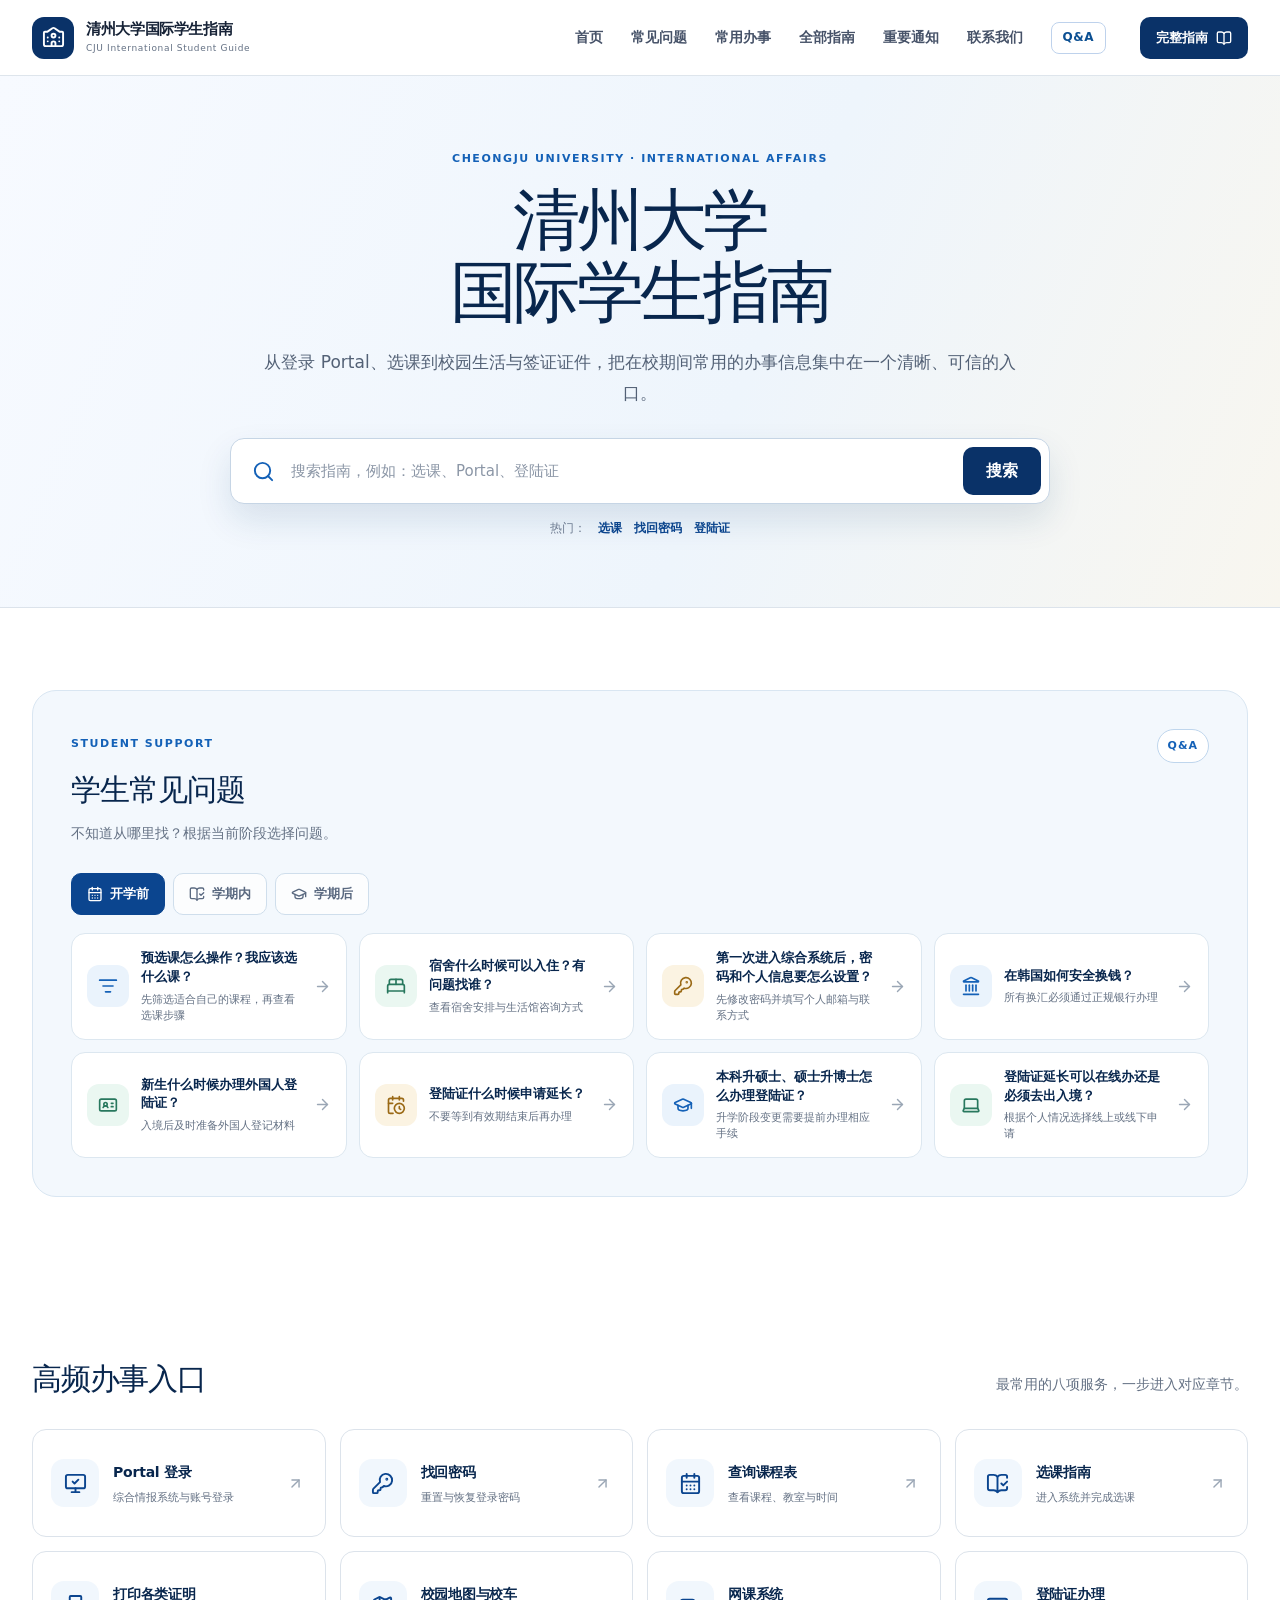
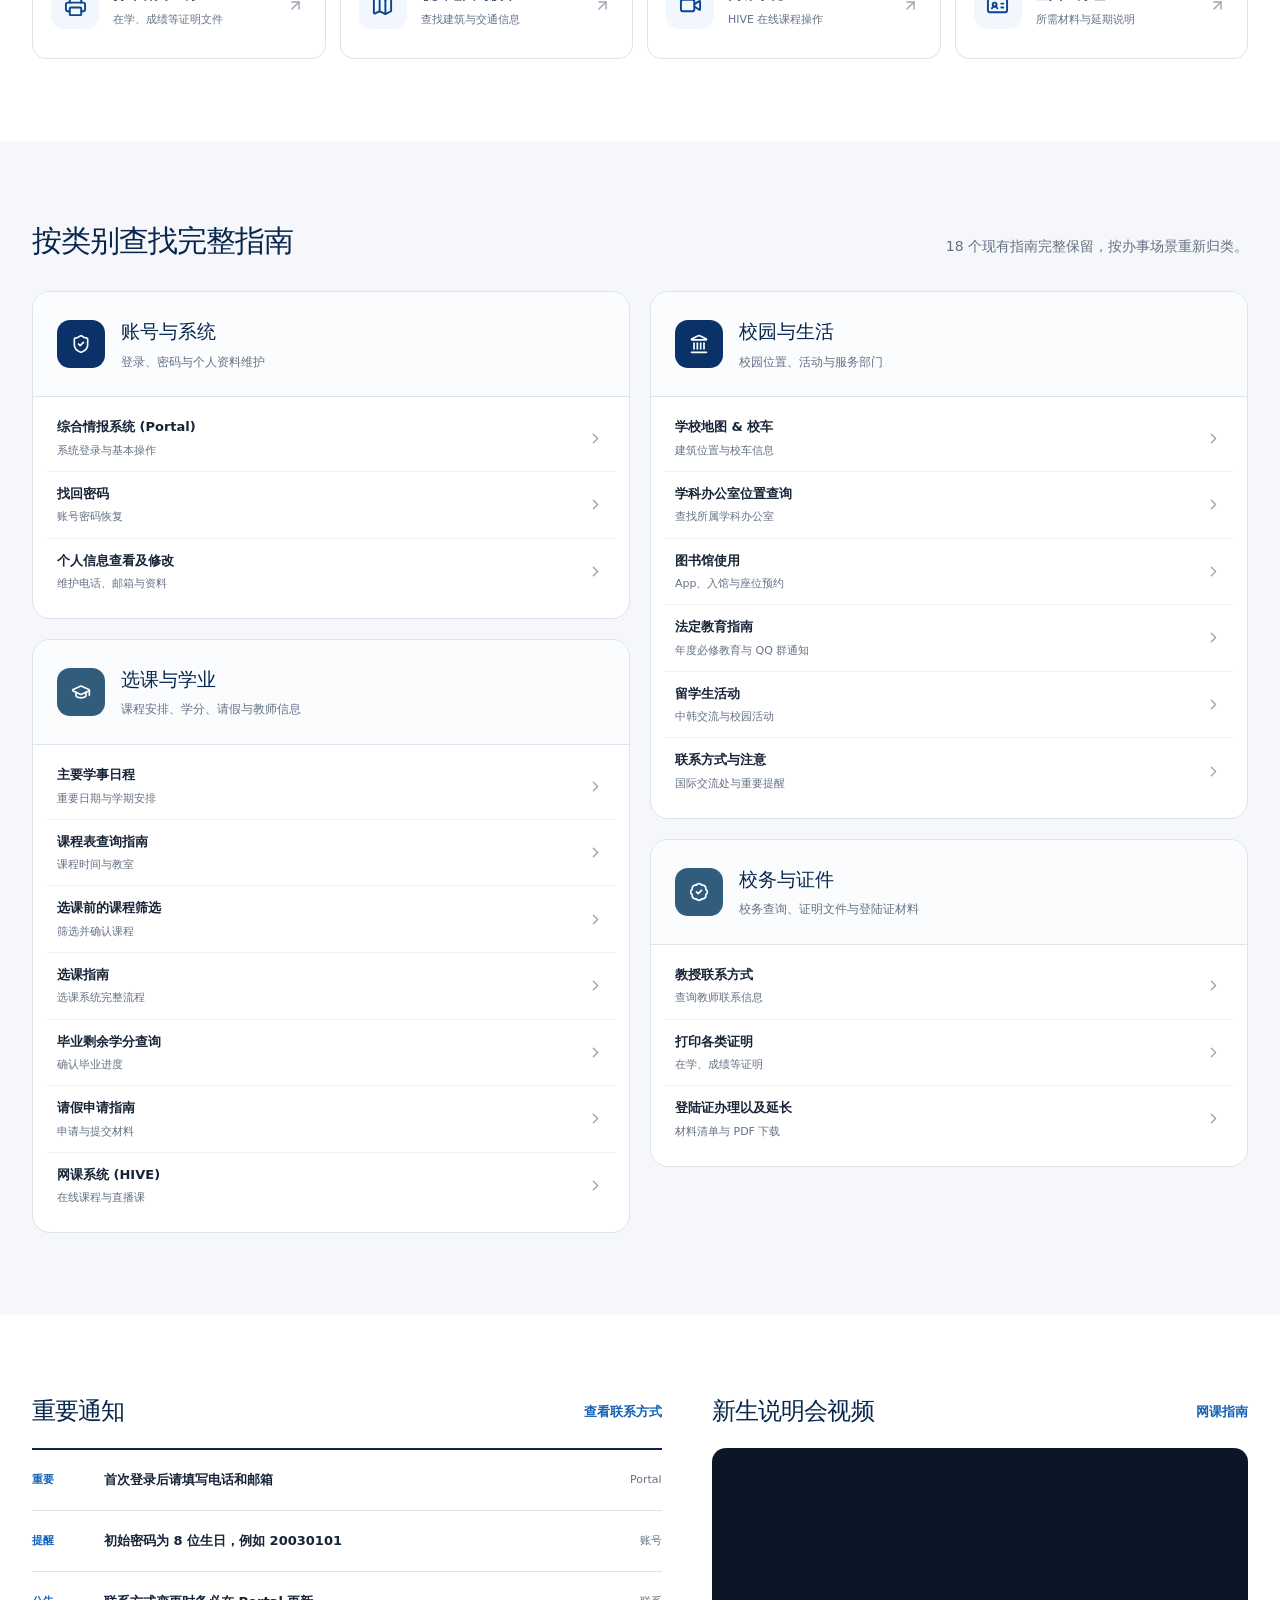
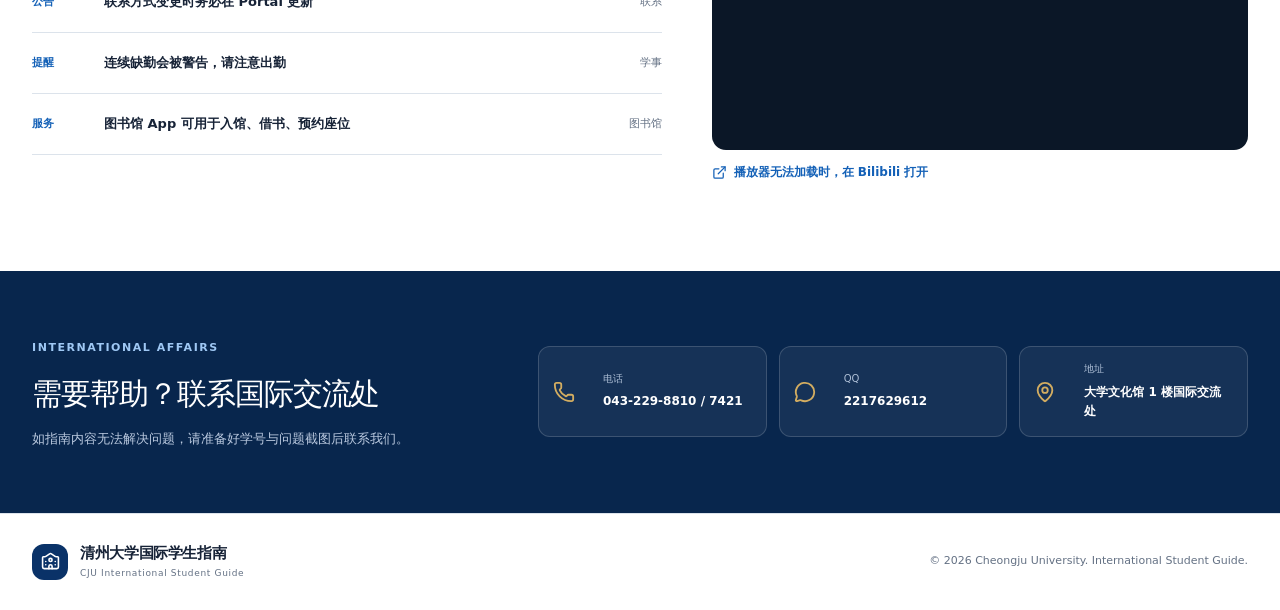
==== index.html @ e7b649b0 "Add Q&A shortcut to the navigation (#19) Co-authored-by: cheongju-university-intl <209574855+cheongj" ====
<!doctype html>
<html lang="zh-CN">
  <head>
    <meta charset="UTF-8" />
    <meta name="viewport" content="width=device-width, initial-scale=1.0" />
    <meta name="theme-color" content="#073b7a" />
    <title>清州大学国际学生指南</title>
    <meta
      name="description"
      content="清州大学国际学生常用系统、选课学业、校园生活及签证证件办事指南。"
    />
    <link href="assets/css/site.css?v=20260805-3" rel="stylesheet" />
    <link href="assets/css/portal-fixes.css?v=20260805-2" rel="stylesheet" />
  </head>
  <body class="portal-page">
    <header class="portal-header">
      <div class="portal-container portal-nav">
        <a
          class="portal-brand"
          href="index.html"
          aria-label="清州大学国际学生指南首页"
        >
          <span class="portal-brand-mark" aria-hidden="true">
            <svg><use href="assets/icons/lucide.svg#university"></use></svg>
          </span>
          <span
            ><strong>清州大学国际学生指南</strong
            ><small>CJU International Student Guide</small></span
          >
        </a>
        <nav class="portal-nav-links" aria-label="主导航">
          <a href="index.html" aria-current="page">首页</a>
          <a href="faq.html">常见问题</a>
          <a href="#popular">常用办事</a>
          <a href="#all-guides">全部指南</a>
          <a href="#notices">重要通知</a>
          <a href="guide.html#contact">联系我们</a>
          <a class="portal-nav-qa" href="faq.html">Q&amp;A</a>
        </nav>
        <a class="portal-nav-action" href="guide.html">
          完整指南
          <svg aria-hidden="true">
            <use href="assets/icons/lucide.svg#book-open"></use>
          </svg>
        </a>
        <button
          class="portal-menu-button"
          type="button"
          aria-label="打开导航菜单"
          aria-expanded="false"
          aria-controls="portal-mobile-nav"
        >
          <svg aria-hidden="true">
            <use href="assets/icons/lucide.svg#menu"></use>
          </svg>
        </button>
      </div>
      <nav
        id="portal-mobile-nav"
        class="portal-mobile-nav"
        aria-label="手机端主导航"
        hidden
      >
        <a href="index.html">首页</a><a href="faq.html">常见问题</a
        ><a href="#popular">高频办事</a><a href="#all-guides">全部指南</a
        ><a href="#notices">重要通知</a><a href="guide.html#contact">联系我们</a
        ><a href="faq.html">Q&amp;A</a><a href="guide.html">完整指南</a>
      </nav>
    </header>

    <main>
      <section class="portal-hero" aria-labelledby="home-title">
        <div class="portal-container portal-hero-layout">
          <div class="portal-hero-copy">
            <span class="portal-eyebrow"
              >CHEONGJU UNIVERSITY · INTERNATIONAL AFFAIRS</span
            >
            <h1 id="home-title">清州大学<br />国际学生指南</h1>
            <p>
              从登录
              Portal、选课到校园生活与签证证件，把在校期间常用的办事信息集中在一个清晰、可信的入口。
            </p>
            <form
              class="portal-search"
              action="guide.html"
              role="search"
              aria-controls="home-search-results"
            >
              <svg aria-hidden="true">
                <use href="assets/icons/lucide.svg#search"></use>
              </svg>
              <label class="sr-only" for="home-search">搜索指南</label>
              <input
                id="home-search"
                name="q"
                type="search"
                placeholder="搜索指南，例如：选课、Portal、登陆证"
                autocomplete="off"
              />
              <button type="submit">搜索</button>
              <section
                id="home-search-results"
                class="portal-search-results"
                aria-label="指南搜索结果"
                aria-live="polite"
              ></section>
            </form>
            <nav class="portal-search-suggestions" aria-label="热门搜索">
              <span>热门：</span>
              <a href="guide.html#sugang">选课</a>
              <a href="guide.html#password-recovery">找回密码</a>
              <a href="guide.html#arc">登陆证</a>
            </nav>
          </div>
        </div>
      </section>

      <section
        class="portal-section portal-faq-section"
        id="faq"
        aria-labelledby="faq-title"
      >
        <div class="portal-container portal-faq-shell">
          <div class="portal-faq-heading">
            <div>
              <span class="portal-eyebrow">STUDENT SUPPORT</span>
              <h2 id="faq-title">学生常见问题</h2>
              <p>不知道从哪里找？根据当前阶段选择问题。</p>
            </div>
            <span class="portal-faq-badge" aria-hidden="true">Q&amp;A</span>
          </div>
          <div class="portal-faq-tabs" role="tablist" aria-label="学生所处阶段">
            <button
              type="button"
              id="faq-tab-before"
              role="tab"
              aria-selected="true"
              aria-controls="faq-panel-before"
              data-faq-phase="before"
            >
              <svg aria-hidden="true">
                <use href="assets/icons/lucide.svg#calendar-days"></use></svg
              >开学前
            </button>
            <button
              type="button"
              id="faq-tab-during"
              role="tab"
              aria-selected="false"
              aria-controls="faq-panel-during"
              data-faq-phase="during"
              tabindex="-1"
            >
              <svg aria-hidden="true">
                <use href="assets/icons/lucide.svg#book-open-check"></use></svg
              >学期内
            </button>
            <button
              type="button"
              id="faq-tab-after"
              role="tab"
              aria-selected="false"
              aria-controls="faq-panel-after"
              data-faq-phase="after"
              tabindex="-1"
            >
              <svg aria-hidden="true">
                <use href="assets/icons/lucide.svg#graduation-cap"></use></svg
              >学期后
            </button>
          </div>
          <div
            id="faq-panel-before"
            class="portal-faq-panel"
            role="tabpanel"
            aria-labelledby="faq-tab-before"
            data-faq-panel="before"
          ></div>
          <div
            id="faq-panel-during"
            class="portal-faq-panel"
            role="tabpanel"
            aria-labelledby="faq-tab-during"
            data-faq-panel="during"
            hidden
          ></div>
          <div
            id="faq-panel-after"
            class="portal-faq-panel"
            role="tabpanel"
            aria-labelledby="faq-tab-after"
            data-faq-panel="after"
            hidden
          ></div>
          <noscript
            ><p class="portal-faq-fallback">
              请在 <a href="faq.html">学生常见问题页面</a> 查看全部问题与说明。
            </p></noscript
          >
        </div>
      </section>

      <section
        class="portal-section portal-popular"
        id="popular"
        aria-labelledby="popular-title"
      >
        <div class="portal-container">
          <div class="portal-section-heading">
            <div><h2 id="popular-title">高频办事入口</h2></div>
            <p>最常用的八项服务，一步进入对应章节。</p>
          </div>
          <div class="portal-task-grid">
            <a href="guide.html#portal">
              <span class="portal-task-icon"
                ><svg>
                  <use href="assets/icons/lucide.svg#monitor-check"></use></svg
              ></span>
              <span
                ><strong>Portal 登录</strong
                ><small>综合情报系统与账号登录</small></span
              >
              <svg class="portal-arrow">
                <use href="assets/icons/lucide.svg#arrow-up-right"></use>
              </svg>
            </a>
            <a href="guide.html#password-recovery">
              <span class="portal-task-icon"
                ><svg><use href="assets/icons/lucide.svg#key-round"></use></svg
              ></span>
              <span
                ><strong>找回密码</strong
                ><small>重置与恢复登录密码</small></span
              >
              <svg class="portal-arrow">
                <use href="assets/icons/lucide.svg#arrow-up-right"></use>
              </svg>
            </a>
            <a href="guide.html#course-schedule">
              <span class="portal-task-icon"
                ><svg>
                  <use href="assets/icons/lucide.svg#calendar-days"></use></svg
              ></span>
              <span
                ><strong>查询课程表</strong
                ><small>查看课程、教室与时间</small></span
              >
              <svg class="portal-arrow">
                <use href="assets/icons/lucide.svg#arrow-up-right"></use>
              </svg>
            </a>
            <a href="guide.html#sugang">
              <span class="portal-task-icon"
                ><svg>
                  <use
                    href="assets/icons/lucide.svg#book-open-check"
                  ></use></svg
              ></span>
              <span
                ><strong>选课指南</strong
                ><small>进入系统并完成选课</small></span
              >
              <svg class="portal-arrow">
                <use href="assets/icons/lucide.svg#arrow-up-right"></use>
              </svg>
            </a>
            <a href="guide.html#cert-print">
              <span class="portal-task-icon"
                ><svg><use href="assets/icons/lucide.svg#printer"></use></svg
              ></span>
              <span
                ><strong>打印各类证明</strong
                ><small>在学、成绩等证明文件</small></span
              >
              <svg class="portal-arrow">
                <use href="assets/icons/lucide.svg#arrow-up-right"></use>
              </svg>
            </a>
            <a href="guide.html#campus-map">
              <span class="portal-task-icon"
                ><svg><use href="assets/icons/lucide.svg#map"></use></svg
              ></span>
              <span
                ><strong>校园地图与校车</strong
                ><small>查找建筑与交通信息</small></span
              >
              <svg class="portal-arrow">
                <use href="assets/icons/lucide.svg#arrow-up-right"></use>
              </svg>
            </a>
            <a href="guide.html#online-class">
              <span class="portal-task-icon"
                ><svg><use href="assets/icons/lucide.svg#video"></use></svg
              ></span>
              <span
                ><strong>网课系统</strong><small>HIVE 在线课程操作</small></span
              >
              <svg class="portal-arrow">
                <use href="assets/icons/lucide.svg#arrow-up-right"></use>
              </svg>
            </a>
            <a href="guide.html#arc">
              <span class="portal-task-icon"
                ><svg><use href="assets/icons/lucide.svg#id-card"></use></svg
              ></span>
              <span
                ><strong>登陆证办理</strong
                ><small>所需材料与延期说明</small></span
              >
              <svg class="portal-arrow">
                <use href="assets/icons/lucide.svg#arrow-up-right"></use>
              </svg>
            </a>
          </div>
        </div>
      </section>

      <section
        class="portal-section portal-guide-section"
        id="all-guides"
        aria-labelledby="guides-title"
      >
        <div class="portal-container">
          <div class="portal-section-heading">
            <div><h2 id="guides-title">按类别查找完整指南</h2></div>
            <p>18 个现有指南完整保留，按办事场景重新归类。</p>
          </div>
          <div class="portal-category-grid">
            <div class="portal-category-column">
              <article class="portal-category-card">
                <header>
                  <span
                    ><svg>
                      <use
                        href="assets/icons/lucide.svg#shield-check"
                      ></use></svg
                  ></span>
                  <div>
                    <h3>账号与系统</h3>
                    <p>登录、密码与个人资料维护</p>
                  </div>
                </header>
                <nav aria-label="账号与系统指南">
                  <a href="guide.html#portal"
                    ><span
                      ><strong>综合情报系统 (Portal)</strong
                      ><small>系统登录与基本操作</small></span
                    ><svg>
                      <use
                        href="assets/icons/lucide.svg#chevron-right"
                      ></use></svg
                  ></a>
                  <a href="guide.html#password-recovery"
                    ><span
                      ><strong>找回密码</strong
                      ><small>账号密码恢复</small></span
                    ><svg>
                      <use
                        href="assets/icons/lucide.svg#chevron-right"
                      ></use></svg
                  ></a>
                  <a href="guide.html#personal-info"
                    ><span
                      ><strong>个人信息查看及修改</strong
                      ><small>维护电话、邮箱与资料</small></span
                    ><svg>
                      <use
                        href="assets/icons/lucide.svg#chevron-right"
                      ></use></svg
                  ></a>
                </nav>
              </article>
              <article class="portal-category-card">
                <header>
                  <span
                    ><svg>
                      <use
                        href="assets/icons/lucide.svg#graduation-cap"
                      ></use></svg
                  ></span>
                  <div>
                    <h3>选课与学业</h3>
                    <p>课程安排、学分、请假与教师信息</p>
                  </div>
                </header>
                <nav aria-label="选课与学业指南">
                  <a href="guide.html#schedule"
                    ><span
                      ><strong>主要学事日程</strong
                      ><small>重要日期与学期安排</small></span
                    ><svg>
                      <use
                        href="assets/icons/lucide.svg#chevron-right"
                      ></use></svg
                  ></a>
                  <a href="guide.html#course-schedule"
                    ><span
                      ><strong>课程表查询指南</strong
                      ><small>课程时间与教室</small></span
                    ><svg>
                      <use
                        href="assets/icons/lucide.svg#chevron-right"
                      ></use></svg
                  ></a>
                  <a href="guide.html#course-screening"
                    ><span
                      ><strong>选课前的课程筛选</strong
                      ><small>筛选并确认课程</small></span
                    ><svg>
                      <use
                        href="assets/icons/lucide.svg#chevron-right"
                      ></use></svg
                  ></a>
                  <a href="guide.html#sugang"
                    ><span
                      ><strong>选课指南</strong
                      ><small>选课系统完整流程</small></span
                    ><svg>
                      <use
                        href="assets/icons/lucide.svg#chevron-right"
                      ></use></svg
                  ></a>
                  <a href="guide.html#grad-credit"
                    ><span
                      ><strong>毕业剩余学分查询</strong
                      ><small>确认毕业进度</small></span
                    ><svg>
                      <use
                        href="assets/icons/lucide.svg#chevron-right"
                      ></use></svg
                  ></a>
                  <a href="guide.html#leave-request"
                    ><span
                      ><strong>请假申请指南</strong
                      ><small>申请与提交材料</small></span
                    ><svg>
                      <use
                        href="assets/icons/lucide.svg#chevron-right"
                      ></use></svg
                  ></a>
                  <a href="guide.html#online-class"
                    ><span
                      ><strong>网课系统 (HIVE)</strong
                      ><small>在线课程与直播课</small></span
                    ><svg>
                      <use
                        href="assets/icons/lucide.svg#chevron-right"
                      ></use></svg
                  ></a>
                </nav>
              </article>
            </div>
            <div class="portal-category-column">
              <article class="portal-category-card">
                <header>
                  <span
                    ><svg>
                      <use href="assets/icons/lucide.svg#landmark"></use></svg
                  ></span>
                  <div>
                    <h3>校园与生活</h3>
                    <p>校园位置、活动与服务部门</p>
                  </div>
                </header>
                <nav aria-label="校园与生活指南">
                  <a href="guide.html#campus-map"
                    ><span
                      ><strong>学校地图 &amp; 校车</strong
                      ><small>建筑位置与校车信息</small></span
                    ><svg>
                      <use
                        href="assets/icons/lucide.svg#chevron-right"
                      ></use></svg
                  ></a>
                  <a href="guide.html#department-office"
                    ><span
                      ><strong>学科办公室位置查询</strong
                      ><small>查找所属学科办公室</small></span
                    ><svg>
                      <use
                        href="assets/icons/lucide.svg#chevron-right"
                      ></use></svg
                  ></a>
                  <a href="guide.html#library"
                    ><span
                      ><strong>图书馆使用</strong
                      ><small>App、入馆与座位预约</small></span
                    ><svg>
                      <use
                        href="assets/icons/lucide.svg#chevron-right"
                      ></use></svg
                  ></a>
                  <a href="guide.html#legal-education"
                    ><span
                      ><strong>法定教育指南</strong
                      ><small>年度必修教育与 QQ 群通知</small></span
                    ><svg>
                      <use
                        href="assets/icons/lucide.svg#chevron-right"
                      ></use></svg
                  ></a>
                  <a href="guide.html#activity"
                    ><span
                      ><strong>留学生活动</strong
                      ><small>中韩交流与校园活动</small></span
                    ><svg>
                      <use
                        href="assets/icons/lucide.svg#chevron-right"
                      ></use></svg
                  ></a>
                  <a href="guide.html#contact"
                    ><span
                      ><strong>联系方式与注意</strong
                      ><small>国际交流处与重要提醒</small></span
                    ><svg>
                      <use
                        href="assets/icons/lucide.svg#chevron-right"
                      ></use></svg
                  ></a>
                </nav>
              </article>
              <article class="portal-category-card">
                <header>
                  <span
                    ><svg>
                      <use
                        href="assets/icons/lucide.svg#badge-check"
                      ></use></svg
                  ></span>
                  <div>
                    <h3>校务与证件</h3>
                    <p>校务查询、证明文件与登陆证材料</p>
                  </div>
                </header>
                <nav aria-label="校务与证件指南">
                  <a href="guide.html#professor"
                    ><span
                      ><strong>教授联系方式</strong
                      ><small>查询教师联系信息</small></span
                    ><svg>
                      <use
                        href="assets/icons/lucide.svg#chevron-right"
                      ></use></svg
                  ></a>
                  <a href="guide.html#cert-print"
                    ><span
                      ><strong>打印各类证明</strong
                      ><small>在学、成绩等证明</small></span
                    ><svg>
                      <use
                        href="assets/icons/lucide.svg#chevron-right"
                      ></use></svg
                  ></a>
                  <a href="guide.html#arc"
                    ><span
                      ><strong>登陆证办理以及延长</strong
                      ><small>材料清单与 PDF 下载</small></span
                    ><svg>
                      <use
                        href="assets/icons/lucide.svg#chevron-right"
                      ></use></svg
                  ></a>
                </nav>
              </article>
            </div>
          </div>
        </div>
      </section>

      <section
        class="portal-section portal-information"
        id="notices"
        aria-labelledby="notices-title"
      >
        <div class="portal-container portal-information-grid">
          <article class="portal-notices">
            <div class="portal-section-heading compact">
              <div><h2 id="notices-title">重要通知</h2></div>
              <a href="guide.html#contact">查看联系方式</a>
            </div>
            <div class="portal-notice-list">
              <a href="guide.html#portal"
                ><time>重要</time><strong>首次登录后请填写电话和邮箱</strong
                ><span>Portal</span></a
              >
              <a href="guide.html#portal"
                ><time>提醒</time
                ><strong>初始密码为 8 位生日，例如 20030101</strong
                ><span>账号</span></a
              >
              <a href="guide.html#contact"
                ><time>公告</time
                ><strong>联系方式变更时务必在 Portal 更新</strong
                ><span>联系</span></a
              >
              <a href="guide.html#contact"
                ><time>提醒</time><strong>连续缺勤会被警告，请注意出勤</strong
                ><span>学事</span></a
              >
              <a href="guide.html#library"
                ><time>服务</time
                ><strong>图书馆 App 可用于入馆、借书、预约座位</strong
                ><span>图书馆</span></a
              >
            </div>
          </article>
          <article class="portal-video" id="orientation-video">
            <div class="portal-section-heading compact">
              <div><h2>新生说明会视频</h2></div>
              <a href="guide.html#online-class">网课指南</a>
            </div>
            <div class="portal-video-frame">
              <iframe
                src="https://player.bilibili.com/player.html?bvid=BV1eVcwzLEtt&page=1&high_quality=1&danmaku=0&as_wide=1"
                title="清州大学新生说明会视频"
                allowfullscreen
              ></iframe>
            </div>
            <a
              class="portal-video-link"
              href="https://www.bilibili.com/video/BV1eVcwzLEtt/"
              target="_blank"
              rel="noopener noreferrer"
              ><svg>
                <use href="assets/icons/lucide.svg#external-link"></use></svg
              >播放器无法加载时，在 Bilibili 打开</a
            >
          </article>
        </div>
      </section>

      <section class="portal-contact" aria-labelledby="contact-title">
        <div class="portal-container portal-contact-layout">
          <div>
            <span class="portal-eyebrow">INTERNATIONAL AFFAIRS</span>
            <h2 id="contact-title">需要帮助？联系国际交流处</h2>
            <p>如指南内容无法解决问题，请准备好学号与问题截图后联系我们。</p>
          </div>
          <div class="portal-contact-items">
            <a href="tel:+82432298810"
              ><svg><use href="assets/icons/lucide.svg#phone"></use></svg
              ><span
                ><small>电话</small
                ><strong
                  >043&#8209;229&#8209;8810&nbsp;/&nbsp;7421</strong
                ></span
              ></a
            >
            <div>
              <svg>
                <use href="assets/icons/lucide.svg#message-circle"></use></svg
              ><span><small>QQ</small><strong>2217629612</strong></span>
            </div>
            <a href="guide.html#contact"
              ><svg><use href="assets/icons/lucide.svg#map-pin"></use></svg
              ><span
                ><small>地址</small
                ><strong>大学文化馆 1 楼国际交流处</strong></span
              ></a
            >
          </div>
        </div>
      </section>
    </main>

    <footer class="portal-footer">
      <div class="portal-container">
        <a class="portal-brand footer-brand" href="index.html"
          ><span class="portal-brand-mark"
            ><svg>
              <use href="assets/icons/lucide.svg#university"></use></svg></span
          ><span
            ><strong>清州大学国际学生指南</strong
            ><small>CJU International Student Guide</small></span
          ></a
        >
        <p>
          © <span id="current-year">2026</span> Cheongju University.
          International Student Guide.
        </p>
      </div>
    </footer>
    <script src="assets/js/faq-data.js?v=20260805-1" defer></script>
    <script src="assets/js/home.js?v=20260805-1" defer></script>
  </body>
</html>
---- assets/css/site.css ----
*,:after,:before{--tw-border-spacing-x:0;--tw-border-spacing-y:0;--tw-translate-x:0;--tw-translate-y:0;--tw-rotate:0;--tw-skew-x:0;--tw-skew-y:0;--tw-scale-x:1;--tw-scale-y:1;--tw-pan-x: ;--tw-pan-y: ;--tw-pinch-zoom: ;--tw-scroll-snap-strictness:proximity;--tw-gradient-from-position: ;--tw-gradient-via-position: ;--tw-gradient-to-position: ;--tw-ordinal: ;--tw-slashed-zero: ;--tw-numeric-figure: ;--tw-numeric-spacing: ;--tw-numeric-fraction: ;--tw-ring-inset: ;--tw-ring-offset-width:0px;--tw-ring-offset-color:#fff;--tw-ring-color:rgba(59,130,246,.5);--tw-ring-offset-shadow:0 0 #0000;--tw-ring-shadow:0 0 #0000;--tw-shadow:0 0 #0000;--tw-shadow-colored:0 0 #0000;--tw-blur: ;--tw-brightness: ;--tw-contrast: ;--tw-grayscale: ;--tw-hue-rotate: ;--tw-invert: ;--tw-saturate: ;--tw-sepia: ;--tw-drop-shadow: ;--tw-backdrop-blur: ;--tw-backdrop-brightness: ;--tw-backdrop-contrast: ;--tw-backdrop-grayscale: ;--tw-backdrop-hue-rotate: ;--tw-backdrop-invert: ;--tw-backdrop-opacity: ;--tw-backdrop-saturate: ;--tw-backdrop-sepia: ;--tw-contain-size: ;--tw-contain-layout: ;--tw-contain-paint: ;--tw-contain-style: }::backdrop{--tw-border-spacing-x:0;--tw-border-spacing-y:0;--tw-translate-x:0;--tw-translate-y:0;--tw-rotate:0;--tw-skew-x:0;--tw-skew-y:0;--tw-scale-x:1;--tw-scale-y:1;--tw-pan-x: ;--tw-pan-y: ;--tw-pinch-zoom: ;--tw-scroll-snap-strictness:proximity;--tw-gradient-from-position: ;--tw-gradient-via-position: ;--tw-gradient-to-position: ;--tw-ordinal: ;--tw-slashed-zero: ;--tw-numeric-figure: ;--tw-numeric-spacing: ;--tw-numeric-fraction: ;--tw-ring-inset: ;--tw-ring-offset-width:0px;--tw-ring-offset-color:#fff;--tw-ring-color:rgba(59,130,246,.5);--tw-ring-offset-shadow:0 0 #0000;--tw-ring-shadow:0 0 #0000;--tw-shadow:0 0 #0000;--tw-shadow-colored:0 0 #0000;--tw-blur: ;--tw-brightness: ;--tw-contrast: ;--tw-grayscale: ;--tw-hue-rotate: ;--tw-invert: ;--tw-saturate: ;--tw-sepia: ;--tw-drop-shadow: ;--tw-backdrop-blur: ;--tw-backdrop-brightness: ;--tw-backdrop-contrast: ;--tw-backdrop-grayscale: ;--tw-backdrop-hue-rotate: ;--tw-backdrop-invert: ;--tw-backdrop-opacity: ;--tw-backdrop-saturate: ;--tw-backdrop-sepia: ;--tw-contain-size: ;--tw-contain-layout: ;--tw-contain-paint: ;--tw-contain-style: }/*! tailwindcss v3.4.17 | MIT License | https://tailwindcss.com*/*,:after,:before{box-sizing:border-box;border:0 solid #e5e7eb}:after,:before{--tw-content:""}:host,html{line-height:1.5;-webkit-text-size-adjust:100%;-moz-tab-size:4;-o-tab-size:4;tab-size:4;font-family:ui-sans-serif,system-ui,sans-serif,Apple Color Emoji,Segoe UI Emoji,Segoe UI Symbol,Noto Color Emoji;font-feature-settings:normal;font-variation-settings:normal;-webkit-tap-highlight-color:transparent}body{line-height:inherit}hr{height:0;color:inherit;border-top-width:1px}abbr:where([title]){-webkit-text-decoration:underline dotted;text-decoration:underline dotted}h1,h2,h3,h4,h5,h6{font-size:inherit;font-weight:inherit}a{text-decoration:inherit}b,strong{font-weight:bolder}code,kbd,pre,samp{font-family:ui-monospace,SFMono-Regular,Menlo,Monaco,Consolas,Liberation Mono,Courier New,monospace;font-feature-settings:normal;font-variation-settings:normal;font-size:1em}small{font-size:80%}sub,sup{font-size:75%;line-height:0;position:relative;vertical-align:baseline}sub{bottom:-.25em}sup{top:-.5em}table{text-indent:0;border-color:inherit;border-collapse:collapse}button,input,optgroup,select,textarea{font-family:inherit;font-feature-settings:inherit;font-variation-settings:inherit;font-size:100%;font-weight:inherit;line-height:inherit;letter-spacing:inherit;color:inherit;margin:0;padding:0}button,select{text-transform:none}button,input:where([type=button]),input:where([type=reset]),input:where([type=submit]){-webkit-appearance:button;background-color:transparent;background-image:none}:-moz-focusring{outline:auto}:-moz-ui-invalid{box-shadow:none}progress{vertical-align:baseline}::-webkit-inner-spin-button,::-webkit-outer-spin-button{height:auto}[type=search]{-webkit-appearance:textfield;outline-offset:-2px}::-webkit-search-decoration{-webkit-appearance:none}::-webkit-file-upload-button{-webkit-appearance:button;font:inherit}summary{display:list-item}blockquote,dd,dl,figure,h1,h2,h3,h4,h5,h6,hr,p,pre{margin:0}fieldset{margin:0}fieldset,legend{padding:0}menu,ol,ul{list-style:none;margin:0;padding:0}dialog{padding:0}textarea{resize:vertical}input::-moz-placeholder,textarea::-moz-placeholder{opacity:1;color:#9ca3af}input::placeholder,textarea::placeholder{opacity:1;color:#9ca3af}[role=button],button{cursor:pointer}:disabled{cursor:default}audio,canvas,embed,iframe,img,object,svg,video{display:block;vertical-align:middle}img,video{max-width:100%;height:auto}[hidden]:where(:not([hidden=until-found])){display:none}:root{--brand-950:#071a33;--brand-900:#0a274b;--brand-800:#0d3a6c;--brand-700:#0f4f8a;--accent-600:#087ea4;--accent-500:#0b9bc2;--gold-500:#c89b3c;--gold-200:#ead9aa;--surface-page:#f3f6f9;--surface-card:#fff;--surface-soft:#edf3f8;--text-strong:#10243e;--text-body:#334b63;--text-muted:#66798d;--border:#d8e2eb;--success:#13795b;--warning:#9a6700;--danger:#b42318;--notice:#0f6c8d;--radius-sm:8px;--radius-md:14px;--radius-lg:22px;--shadow-sm:0 1px 2px rgba(7,26,51,.05),0 6px 18px rgba(7,26,51,.05);--shadow-md:0 14px 40px rgba(7,26,51,.11);--page-max:1540px;--content-max:900px;--nav-height:72px;--ease:180ms ease}*{box-sizing:border-box}html{scroll-behavior:smooth;scroll-padding-top:calc(var(--nav-height) + 18px)}html.guide-scroll-controlled{scroll-behavior:auto}body{margin:0;color:var(--text-body);background:var(--surface-page);font-family:Inter,Pretendard,Noto Sans SC,Microsoft YaHei,system-ui,-apple-system,sans-serif;line-height:1.65;text-rendering:optimizeLegibility}a{color:inherit;text-decoration:none}button,input{font:inherit}button{cursor:pointer}iframe,img,video{max-width:100%}:focus-visible{outline:3px solid rgba(11,155,194,.45);outline-offset:3px}[hidden]{display:none}.sr-only{position:absolute;width:1px;height:1px;padding:0;margin:-1px;overflow:hidden;clip:rect(0,0,0,0);white-space:nowrap;border-width:0}.fixed{position:fixed}.sticky{position:sticky}.inset-0{inset:0}.bottom-8{bottom:2rem}.right-0{right:0}.right-8{right:2rem}.top-0{top:0}.z-10{z-index:10}.z-30{z-index:30}.z-40{z-index:40}.z-50{z-index:50}.mx-auto{margin-left:auto;margin-right:auto}.my-3{margin-top:.75rem;margin-bottom:.75rem}.my-6{margin-top:1.5rem;margin-bottom:1.5rem}.mb-1{margin-bottom:.25rem}.mb-10{margin-bottom:2.5rem}.mb-16{margin-bottom:4rem}.mb-2{margin-bottom:.5rem}.mb-20{margin-bottom:5rem}.mb-3{margin-bottom:.75rem}.mb-4{margin-bottom:1rem}.mb-6{margin-bottom:1.5rem}.mb-8{margin-bottom:2rem}.ml-2{margin-left:.5rem}.ml-3{margin-left:.75rem}.ml-6{margin-left:1.5rem}.mr-1{margin-right:.25rem}.mr-2{margin-right:.5rem}.mr-3{margin-right:.75rem}.mr-4{margin-right:1rem}.mt-1{margin-top:.25rem}.mt-10{margin-top:2.5rem}.mt-12{margin-top:3rem}.mt-2{margin-top:.5rem}.mt-3{margin-top:.75rem}.mt-4{margin-top:1rem}.mt-6{margin-top:1.5rem}.mt-8{margin-top:2rem}.mt-auto{margin-top:auto}.block{display:block}.inline-block{display:inline-block}.flex{display:flex}.inline-flex{display:inline-flex}.table{display:table}.grid{display:grid}.hidden{display:none}.aspect-video{aspect-ratio:16/9}.h-10{height:2.5rem}.h-2{height:.5rem}.h-6{height:1.5rem}.h-full{height:100%}.min-h-screen{min-height:100vh}.w-1\/2{width:50%}.w-10{width:2.5rem}.w-2{width:.5rem}.w-5{width:1.25rem}.w-6{width:1.5rem}.w-64{width:16rem}.w-72{width:18rem}.w-full{width:100%}.min-w-0{min-width:0}.min-w-full{min-width:100%}.max-w-2xl{max-width:42rem}.max-w-6xl{max-width:72rem}.max-w-md{max-width:28rem}.max-w-xl{max-width:36rem}.flex-1{flex:1 1 0%}.flex-shrink-0{flex-shrink:0}.flex-grow{flex-grow:1}.translate-x-full{--tw-translate-x:100%}.transform,.translate-x-full{transform:translate(var(--tw-translate-x),var(--tw-translate-y)) rotate(var(--tw-rotate)) skewX(var(--tw-skew-x)) skewY(var(--tw-skew-y)) scaleX(var(--tw-scale-x)) scaleY(var(--tw-scale-y))}.cursor-zoom-in{cursor:zoom-in}.scroll-mt-24{scroll-margin-top:6rem}.list-inside{list-style-position:inside}.list-decimal{list-style-type:decimal}.list-disc{list-style-type:disc}.grid-cols-1{grid-template-columns:repeat(1,minmax(0,1fr))}.grid-cols-2{grid-template-columns:repeat(2,minmax(0,1fr))}.flex-col{flex-direction:column}.items-start{align-items:flex-start}.items-center{align-items:center}.justify-center{justify-content:center}.justify-between{justify-content:space-between}.gap-10{gap:2.5rem}.gap-2{gap:.5rem}.gap-3{gap:.75rem}.gap-4{gap:1rem}.gap-6{gap:1.5rem}.gap-8{gap:2rem}.space-y-1>:not([hidden])~:not([hidden]){--tw-space-y-reverse:0;margin-top:calc(.25rem*(1 - var(--tw-space-y-reverse)));margin-bottom:calc(.25rem*var(--tw-space-y-reverse))}.space-y-10>:not([hidden])~:not([hidden]){--tw-space-y-reverse:0;margin-top:calc(2.5rem*(1 - var(--tw-space-y-reverse)));margin-bottom:calc(2.5rem*var(--tw-space-y-reverse))}.space-y-12>:not([hidden])~:not([hidden]){--tw-space-y-reverse:0;margin-top:calc(3rem*(1 - var(--tw-space-y-reverse)));margin-bottom:calc(3rem*var(--tw-space-y-reverse))}.space-y-2>:not([hidden])~:not([hidden]){--tw-space-y-reverse:0;margin-top:calc(.5rem*(1 - var(--tw-space-y-reverse)));margin-bottom:calc(.5rem*var(--tw-space-y-reverse))}.space-y-3>:not([hidden])~:not([hidden]){--tw-space-y-reverse:0;margin-top:calc(.75rem*(1 - var(--tw-space-y-reverse)));margin-bottom:calc(.75rem*var(--tw-space-y-reverse))}.space-y-4>:not([hidden])~:not([hidden]){--tw-space-y-reverse:0;margin-top:calc(1rem*(1 - var(--tw-space-y-reverse)));margin-bottom:calc(1rem*var(--tw-space-y-reverse))}.divide-y>:not([hidden])~:not([hidden]){--tw-divide-y-reverse:0;border-top-width:calc(1px*(1 - var(--tw-divide-y-reverse)));border-bottom-width:calc(1px*var(--tw-divide-y-reverse))}.divide-gray-100>:not([hidden])~:not([hidden]){--tw-divide-opacity:1;border-color:rgb(243 244 246/var(--tw-divide-opacity,1))}.overflow-hidden{overflow:hidden}.overflow-x-auto{overflow-x:auto}.overflow-y-auto{overflow-y:auto}.rounded{border-radius:.25rem}.rounded-full{border-radius:9999px}.rounded-lg{border-radius:.5rem}.rounded-md{border-radius:.375rem}.rounded-xl{border-radius:.75rem}.rounded-b-lg{border-bottom-left-radius:.5rem}.rounded-b-lg,.rounded-r-lg{border-bottom-right-radius:.5rem}.rounded-r-lg{border-top-right-radius:.5rem}.border{border-width:1px}.border-2{border-width:2px}.border-b{border-bottom-width:1px}.border-l-4{border-left-width:4px}.border-t{border-top-width:1px}.border-t-2{border-top-width:2px}.border-t-4{border-top-width:4px}.border-dashed{border-style:dashed}.border-blue-100{--tw-border-opacity:1;border-color:rgb(219 234 254/var(--tw-border-opacity,1))}.border-blue-200{--tw-border-opacity:1;border-color:rgb(191 219 254/var(--tw-border-opacity,1))}.border-blue-400{--tw-border-opacity:1;border-color:rgb(96 165 250/var(--tw-border-opacity,1))}.border-blue-500{--tw-border-opacity:1;border-color:rgb(59 130 246/var(--tw-border-opacity,1))}.border-blue-800{--tw-border-opacity:1;border-color:rgb(30 64 175/var(--tw-border-opacity,1))}.border-gray-100{--tw-border-opacity:1;border-color:rgb(243 244 246/var(--tw-border-opacity,1))}.border-gray-200{--tw-border-opacity:1;border-color:rgb(229 231 235/var(--tw-border-opacity,1))}.border-gray-300{--tw-border-opacity:1;border-color:rgb(209 213 219/var(--tw-border-opacity,1))}.border-green-100{--tw-border-opacity:1;border-color:rgb(220 252 231/var(--tw-border-opacity,1))}.border-green-200{--tw-border-opacity:1;border-color:rgb(187 247 208/var(--tw-border-opacity,1))}.border-green-500{--tw-border-opacity:1;border-color:rgb(34 197 94/var(--tw-border-opacity,1))}.border-indigo-400{--tw-border-opacity:1;border-color:rgb(129 140 248/var(--tw-border-opacity,1))}.border-red-100{--tw-border-opacity:1;border-color:rgb(254 226 226/var(--tw-border-opacity,1))}.border-red-200{--tw-border-opacity:1;border-color:rgb(254 202 202/var(--tw-border-opacity,1))}.border-red-300{--tw-border-opacity:1;border-color:rgb(252 165 165/var(--tw-border-opacity,1))}.border-red-500{--tw-border-opacity:1;border-color:rgb(239 68 68/var(--tw-border-opacity,1))}.border-transparent{border-color:transparent}.border-yellow-100{--tw-border-opacity:1;border-color:rgb(254 249 195/var(--tw-border-opacity,1))}.border-yellow-200{--tw-border-opacity:1;border-color:rgb(254 240 138/var(--tw-border-opacity,1))}.border-yellow-400{--tw-border-opacity:1;border-color:rgb(250 204 21/var(--tw-border-opacity,1))}.bg-black{--tw-bg-opacity:1;background-color:rgb(0 0 0/var(--tw-bg-opacity,1))}.bg-blue-100{--tw-bg-opacity:1;background-color:rgb(219 234 254/var(--tw-bg-opacity,1))}.bg-blue-50{--tw-bg-opacity:1;background-color:rgb(239 246 255/var(--tw-bg-opacity,1))}.bg-blue-600{--tw-bg-opacity:1;background-color:rgb(37 99 235/var(--tw-bg-opacity,1))}.bg-blue-900{--tw-bg-opacity:1;background-color:rgb(30 58 138/var(--tw-bg-opacity,1))}.bg-blue-950{--tw-bg-opacity:1;background-color:rgb(23 37 84/var(--tw-bg-opacity,1))}.bg-gray-100{--tw-bg-opacity:1;background-color:rgb(243 244 246/var(--tw-bg-opacity,1))}.bg-gray-50{--tw-bg-opacity:1;background-color:rgb(249 250 251/var(--tw-bg-opacity,1))}.bg-green-100{--tw-bg-opacity:1;background-color:rgb(220 252 231/var(--tw-bg-opacity,1))}.bg-green-50{--tw-bg-opacity:1;background-color:rgb(240 253 244/var(--tw-bg-opacity,1))}.bg-green-600{--tw-bg-opacity:1;background-color:rgb(22 163 74/var(--tw-bg-opacity,1))}.bg-indigo-50{--tw-bg-opacity:1;background-color:rgb(238 242 255/var(--tw-bg-opacity,1))}.bg-red-100{--tw-bg-opacity:1;background-color:rgb(254 226 226/var(--tw-bg-opacity,1))}.bg-red-50{--tw-bg-opacity:1;background-color:rgb(254 242 242/var(--tw-bg-opacity,1))}.bg-red-500{--tw-bg-opacity:1;background-color:rgb(239 68 68/var(--tw-bg-opacity,1))}.bg-red-600{--tw-bg-opacity:1;background-color:rgb(220 38 38/var(--tw-bg-opacity,1))}.bg-white{--tw-bg-opacity:1;background-color:rgb(255 255 255/var(--tw-bg-opacity,1))}.bg-yellow-200{--tw-bg-opacity:1;background-color:rgb(254 240 138/var(--tw-bg-opacity,1))}.bg-yellow-50{--tw-bg-opacity:1;background-color:rgb(254 252 232/var(--tw-bg-opacity,1))}.bg-opacity-20{--tw-bg-opacity:0.2}.bg-opacity-50{--tw-bg-opacity:0.5}.object-contain{-o-object-fit:contain;object-fit:contain}.object-top{-o-object-position:top;object-position:top}.p-1{padding:.25rem}.p-2{padding:.5rem}.p-3{padding:.75rem}.p-4{padding:1rem}.p-5{padding:1.25rem}.p-6{padding:1.5rem}.px-1{padding-left:.25rem;padding-right:.25rem}.px-2{padding-left:.5rem;padding-right:.5rem}.px-2\.5{padding-left:.625rem;padding-right:.625rem}.px-3{padding-left:.75rem;padding-right:.75rem}.px-4{padding-left:1rem;padding-right:1rem}.px-6{padding-left:1.5rem;padding-right:1.5rem}.px-8{padding-left:2rem;padding-right:2rem}.py-0\.5{padding-top:.125rem;padding-bottom:.125rem}.py-1{padding-top:.25rem;padding-bottom:.25rem}.py-2{padding-top:.5rem;padding-bottom:.5rem}.py-3{padding-top:.75rem;padding-bottom:.75rem}.py-4{padding-top:1rem;padding-bottom:1rem}.py-8{padding-top:2rem;padding-bottom:2rem}.pb-2{padding-bottom:.5rem}.pb-20{padding-bottom:5rem}.pb-4{padding-bottom:1rem}.pb-8{padding-bottom:2rem}.pl-3{padding-left:.75rem}.pt-16{padding-top:4rem}.pt-2{padding-top:.5rem}.pt-3{padding-top:.75rem}.text-left{text-align:left}.text-center{text-align:center}.text-2xl{font-size:1.5rem;line-height:2rem}.text-3xl{font-size:1.875rem;line-height:2.25rem}.text-base{font-size:1rem;line-height:1.5rem}.text-lg{font-size:1.125rem;line-height:1.75rem}.text-sm{font-size:.875rem;line-height:1.25rem}.text-xl{font-size:1.25rem;line-height:1.75rem}.text-xs{font-size:.75rem;line-height:1rem}.font-bold{font-weight:700}.font-extrabold{font-weight:800}.font-medium{font-weight:500}.font-semibold{font-weight:600}.leading-relaxed{line-height:1.625}.leading-tight{line-height:1.25}.tracking-wide{letter-spacing:.025em}.text-blue-500{--tw-text-opacity:1;color:rgb(59 130 246/var(--tw-text-opacity,1))}.text-blue-600{--tw-text-opacity:1;color:rgb(37 99 235/var(--tw-text-opacity,1))}.text-blue-700{--tw-text-opacity:1;color:rgb(29 78 216/var(--tw-text-opacity,1))}.text-blue-800{--tw-text-opacity:1;color:rgb(30 64 175/var(--tw-text-opacity,1))}.text-blue-900{--tw-text-opacity:1;color:rgb(30 58 138/var(--tw-text-opacity,1))}.text-gray-100{--tw-text-opacity:1;color:rgb(243 244 246/var(--tw-text-opacity,1))}.text-gray-400{--tw-text-opacity:1;color:rgb(156 163 175/var(--tw-text-opacity,1))}.text-gray-500{--tw-text-opacity:1;color:rgb(107 114 128/var(--tw-text-opacity,1))}.text-gray-600{--tw-text-opacity:1;color:rgb(75 85 99/var(--tw-text-opacity,1))}.text-gray-700{--tw-text-opacity:1;color:rgb(55 65 81/var(--tw-text-opacity,1))}.text-gray-800{--tw-text-opacity:1;color:rgb(31 41 55/var(--tw-text-opacity,1))}.text-gray-900{--tw-text-opacity:1;color:rgb(17 24 39/var(--tw-text-opacity,1))}.text-green-600{--tw-text-opacity:1;color:rgb(22 163 74/var(--tw-text-opacity,1))}.text-green-700{--tw-text-opacity:1;color:rgb(21 128 61/var(--tw-text-opacity,1))}.text-green-800{--tw-text-opacity:1;color:rgb(22 101 52/var(--tw-text-opacity,1))}.text-green-900{--tw-text-opacity:1;color:rgb(20 83 45/var(--tw-text-opacity,1))}.text-indigo-700{--tw-text-opacity:1;color:rgb(67 56 202/var(--tw-text-opacity,1))}.text-indigo-800{--tw-text-opacity:1;color:rgb(55 48 163/var(--tw-text-opacity,1))}.text-indigo-900{--tw-text-opacity:1;color:rgb(49 46 129/var(--tw-text-opacity,1))}.text-orange-500{--tw-text-opacity:1;color:rgb(249 115 22/var(--tw-text-opacity,1))}.text-red-400{--tw-text-opacity:1;color:rgb(248 113 113/var(--tw-text-opacity,1))}.text-red-500{--tw-text-opacity:1;color:rgb(239 68 68/var(--tw-text-opacity,1))}.text-red-600{--tw-text-opacity:1;color:rgb(220 38 38/var(--tw-text-opacity,1))}.text-red-700{--tw-text-opacity:1;color:rgb(185 28 28/var(--tw-text-opacity,1))}.text-red-800{--tw-text-opacity:1;color:rgb(153 27 27/var(--tw-text-opacity,1))}.text-red-900{--tw-text-opacity:1;color:rgb(127 29 29/var(--tw-text-opacity,1))}.text-white{--tw-text-opacity:1;color:rgb(255 255 255/var(--tw-text-opacity,1))}.text-yellow-400{--tw-text-opacity:1;color:rgb(250 204 21/var(--tw-text-opacity,1))}.text-yellow-500{--tw-text-opacity:1;color:rgb(234 179 8/var(--tw-text-opacity,1))}.text-yellow-700{--tw-text-opacity:1;color:rgb(161 98 7/var(--tw-text-opacity,1))}.text-yellow-800{--tw-text-opacity:1;color:rgb(133 77 14/var(--tw-text-opacity,1))}.text-yellow-900{--tw-text-opacity:1;color:rgb(113 63 18/var(--tw-text-opacity,1))}.underline{text-decoration-line:underline}.opacity-90{opacity:.9}.shadow-2xl{--tw-shadow:0 25px 50px -12px rgba(0,0,0,.25);--tw-shadow-colored:0 25px 50px -12px var(--tw-shadow-color)}.shadow-2xl,.shadow-lg{box-shadow:var(--tw-ring-offset-shadow,0 0 #0000),var(--tw-ring-shadow,0 0 #0000),var(--tw-shadow)}.shadow-lg{--tw-shadow:0 10px 15px -3px rgba(0,0,0,.1),0 4px 6px -4px rgba(0,0,0,.1);--tw-shadow-colored:0 10px 15px -3px var(--tw-shadow-color),0 4px 6px -4px var(--tw-shadow-color)}.shadow-md{--tw-shadow:0 4px 6px -1px rgba(0,0,0,.1),0 2px 4px -2px rgba(0,0,0,.1);--tw-shadow-colored:0 4px 6px -1px var(--tw-shadow-color),0 2px 4px -2px var(--tw-shadow-color)}.shadow-md,.shadow-sm{box-shadow:var(--tw-ring-offset-shadow,0 0 #0000),var(--tw-ring-shadow,0 0 #0000),var(--tw-shadow)}.shadow-sm{--tw-shadow:0 1px 2px 0 rgba(0,0,0,.05);--tw-shadow-colored:0 1px 2px 0 var(--tw-shadow-color)}.backdrop-blur-sm{--tw-backdrop-blur:blur(4px);-webkit-backdrop-filter:var(--tw-backdrop-blur) var(--tw-backdrop-brightness) var(--tw-backdrop-contrast) var(--tw-backdrop-grayscale) var(--tw-backdrop-hue-rotate) var(--tw-backdrop-invert) var(--tw-backdrop-opacity) var(--tw-backdrop-saturate) var(--tw-backdrop-sepia);backdrop-filter:var(--tw-backdrop-blur) var(--tw-backdrop-brightness) var(--tw-backdrop-contrast) var(--tw-backdrop-grayscale) var(--tw-backdrop-hue-rotate) var(--tw-backdrop-invert) var(--tw-backdrop-opacity) var(--tw-backdrop-saturate) var(--tw-backdrop-sepia)}.transition{transition-property:color,background-color,border-color,text-decoration-color,fill,stroke,opacity,box-shadow,transform,filter,-webkit-backdrop-filter;transition-property:color,background-color,border-color,text-decoration-color,fill,stroke,opacity,box-shadow,transform,filter,backdrop-filter;transition-property:color,background-color,border-color,text-decoration-color,fill,stroke,opacity,box-shadow,transform,filter,backdrop-filter,-webkit-backdrop-filter;transition-timing-function:cubic-bezier(.4,0,.2,1);transition-duration:.15s}.transition-all{transition-property:all;transition-timing-function:cubic-bezier(.4,0,.2,1);transition-duration:.15s}.transition-colors{transition-property:color,background-color,border-color,text-decoration-color,fill,stroke;transition-timing-function:cubic-bezier(.4,0,.2,1);transition-duration:.15s}.transition-transform{transition-property:transform;transition-timing-function:cubic-bezier(.4,0,.2,1);transition-duration:.15s}.duration-300{transition-duration:.3s}.ease-in-out{transition-timing-function:cubic-bezier(.4,0,.2,1)}.guide-rail-logo,.service-brand-mark{display:grid;place-items:center;width:42px;height:42px;border-radius:12px;color:#fff;background:linear-gradient(145deg,var(--brand-700),var(--brand-950));box-shadow:inset 0 0 0 1px hsla(0,0%,100%,.12)}.service-home-page{min-width:320px}.service-topbar{position:sticky;top:0;z-index:50;min-height:var(--nav-height);display:grid;grid-template-columns:minmax(240px,auto) auto minmax(280px,520px) auto auto;align-items:center;gap:24px;padding:12px clamp(20px,3vw,48px);color:#fff;background:rgba(7,26,51,.97);border-bottom:1px solid hsla(0,0%,100%,.1);box-shadow:0 8px 30px rgba(7,26,51,.14);-webkit-backdrop-filter:blur(14px);backdrop-filter:blur(14px)}.service-brand{display:flex;align-items:center;gap:12px;min-width:0}.service-brand strong{display:block;font-size:1rem;letter-spacing:.01em}.service-brand small{display:block;margin-top:1px;font-size:.66rem;letter-spacing:.12em;color:#b9c9d8}.service-app-title{margin:0;font-size:.92rem;font-weight:650;color:#dce7f1;white-space:nowrap}.service-global-search{min-height:44px;display:flex;align-items:center;gap:10px;padding:0 15px;color:#9fb3c7;background:hsla(0,0%,100%,.08);border:1px solid hsla(0,0%,100%,.15);border-radius:12px}.service-global-search:focus-within{border-color:var(--accent-500);background:hsla(0,0%,100%,.12)}.service-global-search input{width:100%;border:0;outline:0;color:#fff;background:transparent}.service-global-search input::-moz-placeholder{color:#a9bbcb}.service-global-search input::placeholder{color:#a9bbcb}.service-chip,.service-help{min-height:42px;display:inline-flex;align-items:center;justify-content:center;gap:8px;padding:0 14px;border:1px solid hsla(0,0%,100%,.16);border-radius:10px;color:#eaf2f8;background:hsla(0,0%,100%,.06);white-space:nowrap}.service-chip:hover,.service-help:hover{background:hsla(0,0%,100%,.12)}.service-shell{width:min(100%,var(--page-max));margin:0 auto;display:grid;grid-template-columns:246px minmax(0,1fr) 330px;gap:28px;padding:30px clamp(20px,3vw,46px) 64px}.service-right-panel,.service-sidebar{min-width:0}.service-sidebar{position:sticky;top:calc(var(--nav-height) + 24px);align-self:start;max-height:calc(100vh - var(--nav-height) - 48px);overflow:auto;padding:18px;background:var(--surface-card);border:1px solid var(--border);border-radius:var(--radius-lg);box-shadow:var(--shadow-sm)}.service-sidebar-title{display:flex;justify-content:space-between;padding:0 7px 12px;color:var(--text-muted);font-size:.76rem;font-weight:750;letter-spacing:.08em;text-transform:uppercase}.service-side-nav{display:grid;gap:3px}.service-side-nav a{min-height:40px;display:flex;align-items:center;gap:10px;padding:8px 10px;color:#496076;border-radius:10px;font-size:.84rem;font-weight:580;transition:color var(--ease),background var(--ease),transform var(--ease)}.service-side-nav a i{width:18px;color:#7890a5;text-align:center}.service-side-nav a:hover{color:var(--brand-800);background:var(--surface-soft);transform:translateX(2px)}.service-side-nav a.active{color:#fff;background:var(--brand-900)}.service-side-nav a.active i{color:#a9e4f3}.service-favorite{display:flex;align-items:center;justify-content:center;gap:8px;min-height:42px;margin-top:14px;color:var(--brand-700);background:#f7fafc;border:1px dashed #b9cbd9;border-radius:10px;font-size:.84rem;font-weight:650}.service-main{min-width:0}.service-hero{position:relative;isolation:isolate;overflow:hidden;min-height:288px;padding:clamp(34px,5vw,64px);color:#fff;background:linear-gradient(115deg,rgba(7,26,51,.98),rgba(13,58,108,.93)),radial-gradient(circle at 78% 20%,rgba(11,155,194,.45),transparent 35%);border-radius:28px;box-shadow:var(--shadow-md)}.service-hero:after,.service-hero:before{content:"CJU";position:absolute;z-index:-1;right:clamp(18px,5vw,70px);top:10px;color:hsla(0,0%,100%,.045);font-size:clamp(7rem,13vw,12rem);font-weight:900;line-height:1;letter-spacing:-.08em}.service-hero:after{content:"";inset:0;opacity:.25;background-image:linear-gradient(hsla(0,0%,100%,.1) 1px,transparent 0),linear-gradient(90deg,hsla(0,0%,100%,.1) 1px,transparent 0);background-size:38px 38px;-webkit-mask-image:linear-gradient(90deg,transparent 20%,#000);mask-image:linear-gradient(90deg,transparent 20%,#000)}.service-hero h2{max-width:740px;margin:0;font-size:clamp(2rem,4vw,3.4rem);line-height:1.15;letter-spacing:-.035em}.service-hero p{max-width:720px;margin:18px 0 28px;color:#ccdae7;font-size:1rem}.service-search{position:relative;z-index:2;max-width:720px;display:grid;grid-template-columns:auto 1fr auto;align-items:center;gap:12px;padding:8px 8px 8px 18px;color:var(--brand-700);background:#fff;border:1px solid hsla(0,0%,100%,.7);border-radius:16px;box-shadow:0 18px 40px rgba(0,0,0,.2)}.service-search input{min-width:0;min-height:48px;border:0;outline:0;color:var(--text-strong);background:transparent}.service-search button{min-height:48px;padding:0 24px;color:#fff;background:var(--accent-600);border:0;border-radius:11px;font-weight:720;transition:background var(--ease),transform var(--ease)}.service-search button:hover{background:#056b8d;transform:translateY(-1px)}.service-index{margin-top:34px}.service-section-heading{display:flex;justify-content:space-between;align-items:end;margin-bottom:16px}.service-section-heading h3{margin:0;color:var(--text-strong);font-size:1.35rem}.service-section-heading span{color:var(--text-muted);font-size:.82rem;font-weight:650}.service-card-grid{display:grid;grid-template-columns:repeat(2,minmax(0,1fr));gap:14px}.service-guide-card{position:relative;min-height:148px;display:grid;grid-template-columns:38px 48px minmax(0,1fr) 92px;align-items:center;gap:10px;overflow:hidden;padding:14px;background:var(--surface-card);border:1px solid var(--border);border-radius:var(--radius-md);box-shadow:var(--shadow-sm);transition:transform var(--ease),border-color var(--ease),box-shadow var(--ease)}.service-guide-card:hover{transform:translateY(-3px);border-color:#9fc4d6;box-shadow:var(--shadow-md)}.service-rank{align-self:start;color:#8b9cac;font:700 .72rem/1 monospace}.service-card-icon{display:grid;place-items:center;width:44px;height:44px;color:var(--brand-700);background:#e8f3f7;border-radius:12px}.service-card-body{align-self:stretch;min-width:0;display:flex;flex-direction:column;justify-content:center}.service-card-body strong{color:var(--text-strong);font-size:.98rem;line-height:1.35}.service-card-body small{display:-webkit-box;overflow:hidden;margin-top:5px;color:var(--text-muted);font-size:.76rem;line-height:1.5;-webkit-line-clamp:2;-webkit-box-orient:vertical}.service-card-body em{align-self:flex-start;margin-top:8px;padding:2px 7px;color:var(--danger);background:#fff1f0;border-radius:999px;font-size:.65rem;font-style:normal;font-weight:720}.service-guide-card>img{width:92px;height:92px;-o-object-fit:cover;object-fit:cover;-o-object-position:top;object-position:top;border:1px solid #dbe4ec;border-radius:10px;filter:saturate(.78)}.service-guide-card.priority{border-top:3px solid var(--accent-500)}.service-guide-card.extra{display:none}.searching-guides .service-guide-card.extra,.show-all-guides .service-guide-card.extra{display:grid}.service-show-all{width:100%;min-height:48px;margin-top:16px;color:var(--brand-700);background:#eaf1f6;border:1px solid #cbd9e4;border-radius:12px;font-weight:700}.service-show-all:hover{background:#dee9f1}.home-empty{padding:34px;text-align:center;color:var(--text-muted);background:#fff;border:1px dashed var(--border);border-radius:var(--radius-md)}.service-right-panel{display:grid;align-content:start;gap:16px}.service-side-card{padding:20px;background:#fff;border:1px solid var(--border);border-radius:var(--radius-lg);box-shadow:var(--shadow-sm)}.service-side-card h3{margin:0 0 14px;color:var(--text-strong);font-size:1rem}.service-side-card-head{display:flex;align-items:center;justify-content:space-between;gap:10px}.service-side-card-head>a{color:var(--brand-700);font-size:.74rem;font-weight:680}.service-task-list{display:grid}.service-task-list a{min-height:44px;display:grid;grid-template-columns:22px 1fr auto;align-items:center;gap:8px;color:#415a70;border-bottom:1px solid #edf1f5;font-size:.84rem}.service-task-list a:last-child{border-bottom:0}.service-task-list a i:first-child{color:var(--accent-600)}.service-task-list a i:last-child{color:#a6b4c0;font-size:.65rem}.service-task-list a:hover span{color:var(--brand-700)}.service-video-frame{position:relative;overflow:hidden;aspect-ratio:16/9;background:var(--brand-950);border-radius:12px}.service-video-frame iframe{width:100%;height:100%;border:0}.service-video-guard{pointer-events:none;position:absolute;inset:0;border:1px solid hsla(0,0%,100%,.1);border-radius:inherit}.service-video-fallback{display:inline-flex;gap:7px;margin-top:10px;color:var(--brand-700);font-size:.76rem;font-weight:620}.service-notice-list{display:grid;gap:5px}.service-notice-list a{display:grid;grid-template-columns:auto 1fr;gap:4px 8px;padding:9px 0;border-bottom:1px solid #edf1f5}.service-notice-list a:last-child{border-bottom:0}.service-notice-list span{grid-row:span 2;align-self:start;padding:2px 6px;border-radius:5px;font-size:.65rem;font-weight:760}.service-notice-list strong{color:var(--text-body);font-size:.78rem;line-height:1.45}.service-notice-list small{color:#8796a4;font-size:.67rem}.service-notice-list .danger{color:var(--danger);background:#fff0ef}.service-notice-list .warn{color:var(--warning);background:#fff8df}.service-notice-list .info{color:var(--notice);background:#eaf7fb}.service-notice-list .success{color:var(--success);background:#eaf8f2}.service-help-card{color:#fff;background:linear-gradient(145deg,var(--brand-900),var(--brand-950));border-color:transparent}.service-help-card h3,.service-help-card strong{color:#fff}.service-help-card p{margin:8px 0;color:#cbd9e5;font-size:.78rem}.service-help-card p i{width:18px;color:#8fd5e8}.service-help-card>a{min-height:42px;display:flex;align-items:center;justify-content:center;gap:8px;margin-top:14px;color:var(--brand-950);background:#fff;border-radius:10px;font-size:.82rem;font-weight:720}.guide-page{color:var(--text-body);background:var(--surface-page)}.guide-page>nav{background:rgba(7,26,51,.98);-webkit-backdrop-filter:blur(12px);backdrop-filter:blur(12px)}.guide-doc-sidebar{grid-template-columns:62px minmax(0,1fr);width:322px;color:#e7eff6;background:var(--brand-950);box-shadow:12px 0 34px rgba(7,26,51,.12)}.guide-doc-sidebar,.guide-rail{border-right:1px solid hsla(0,0%,100%,.08)}.guide-rail{display:flex;flex-direction:column;align-items:center;gap:18px;padding:18px 8px;background:#061426}.guide-rail-logo{flex:0 0 auto;color:#fff}.guide-rail-stack{display:grid;gap:4px;margin:8px 0 auto;color:#7f9ab3;font-size:.57rem;font-weight:800;letter-spacing:.16em;writing-mode:vertical-rl}.guide-rail-metric{text-align:center;color:#8ca4bb}.guide-rail-metric strong{display:block;color:#fff;font-size:.83rem}.guide-rail-metric span{font-size:.56rem}.guide-nav-pane{min-width:0;overflow-y:auto}.guide-nav-head{background:var(--brand-950);border-bottom:1px solid hsla(0,0%,100%,.08);box-shadow:none}.guide-nav-label{color:#7bd3e8;font-size:.63rem;font-weight:760;letter-spacing:.14em;text-transform:uppercase}.guide-nav-head h1{margin:8px 0 6px;color:#fff;font-size:1.04rem}.guide-nav-head p{margin:0;color:#95a9bc;font-size:.68rem;line-height:1.55}#desktop-nav{padding:10px 9px 36px}#desktop-nav .nav-link{min-height:42px;margin:2px 0;padding:8px 10px;color:#aebfd0;border:0;border-radius:9px;font-size:.76rem}#desktop-nav .nav-link:hover{color:#fff;background:hsla(0,0%,100%,.07)}#desktop-nav .nav-link.active{color:#fff;background:var(--brand-700);box-shadow:inset 3px 0 0 var(--gold-500)}#desktop-nav .nav-link i{color:#6ea6c4}#desktop-nav .nav-link.active i{color:#a8e6f3}.guide-content-grid{width:100%;min-width:0;display:grid;grid-template-columns:minmax(0,1fr) 238px;gap:30px;padding:34px max(26px,calc(50vw - 751px));margin-left:322px}.guide-content-grid>main{width:min(100%,var(--content-max));max-width:none;margin:0 auto;padding:0}.guide-intro{position:relative;overflow:visible;display:grid;grid-template-columns:minmax(0,1fr) auto;gap:22px;margin-bottom:18px;padding:clamp(26px,4vw,46px);color:#fff;background:linear-gradient(125deg,var(--brand-950),var(--brand-800));border-radius:var(--radius-lg);box-shadow:var(--shadow-md)}.guide-intro:after{content:"18";position:absolute;right:26px;top:-20px;color:hsla(0,0%,100%,.045);font-size:9rem;font-weight:900;line-height:1}.guide-breadcrumb{position:relative;z-index:1;display:inline-flex;gap:7px;align-items:center;color:#a9ddea;font-size:.75rem}.guide-eyebrow{position:relative;z-index:1;margin:18px 0 7px;color:var(--gold-200);font-size:.67rem;font-weight:760;letter-spacing:.12em;text-transform:uppercase}.guide-intro h2{position:relative;z-index:1;margin:0;color:#fff;font-size:clamp(1.8rem,3vw,2.7rem);line-height:1.2;letter-spacing:-.03em}.guide-intro-copy{position:relative;z-index:1;max-width:680px;margin:14px 0 0;color:#c5d5e3;font-size:.9rem}.guide-search-card{position:relative;z-index:3;max-width:650px;display:flex;align-items:center;gap:10px;margin-top:24px;padding:0 16px;color:var(--brand-700);background:#fff;border-radius:12px}.guide-search-card input{width:100%;min-height:50px;color:var(--text-strong);background:transparent;border:0;outline:0}.guide-search-results{position:absolute;top:calc(100% + 8px);left:0;right:0;display:none;overflow:hidden;padding:6px;color:var(--text-body);background:#fff;border:1px solid var(--border);border-radius:12px;box-shadow:var(--shadow-md)}.guide-search-results.show{display:grid}.guide-search-results a{display:flex;align-items:center;gap:10px;padding:10px 12px;border-radius:8px;font-size:.82rem;font-weight:650}.guide-search-results a:hover{color:var(--brand-700);background:var(--surface-soft)}.guide-search-results p{margin:0;padding:10px;color:var(--text-muted);font-size:.8rem}.guide-shortcuts{position:relative;z-index:1;align-self:center;display:grid;gap:8px;min-width:134px}.guide-shortcuts a{min-height:38px;display:flex;align-items:center;gap:8px;padding:0 11px;color:#d5e4ef;background:hsla(0,0%,100%,.08);border:1px solid hsla(0,0%,100%,.12);border-radius:9px;font-size:.72rem}.guide-shortcuts a:hover{color:#fff;background:hsla(0,0%,100%,.14)}.guide-command-strip{display:grid;grid-template-columns:repeat(3,1fr);gap:10px;margin-bottom:26px}.guide-command-strip>div{padding:14px 16px;background:#fff;border:1px solid var(--border);border-radius:12px;box-shadow:var(--shadow-sm)}.guide-command-strip span{color:var(--text-muted);font-size:.65rem;font-weight:680}.guide-command-strip strong{display:block;margin:2px 0;color:var(--brand-800);font-size:1.15rem}.guide-command-strip p{margin:0;color:#7b8b99;font-size:.65rem;line-height:1.45}.guide-page main>section[id]{margin-bottom:34px;scroll-margin-top:26px}.guide-page .section-card{padding:clamp(22px,4vw,38px);background:#fff;border:1px solid var(--border);border-radius:var(--radius-lg);box-shadow:var(--shadow-sm);transition:border-color var(--ease),box-shadow var(--ease)}.guide-page .section-card:hover{transform:none;border-color:#c3d4e1;box-shadow:var(--shadow-md)}.guide-page .section-card>div:first-child{position:relative;margin-bottom:24px;padding-bottom:18px;border-bottom:1px solid var(--border)}.guide-page .section-card h3{color:var(--text-strong);font-size:clamp(1.28rem,2.4vw,1.75rem)}.guide-page .section-card h4{color:var(--text-strong)}.guide-page .section-card a[download],.guide-page .section-card a[target=_blank]{text-decoration-thickness:1px;text-underline-offset:3px}.guide-page .content-img{display:block;width:auto;max-width:100%;height:auto;margin:0 auto;cursor:zoom-in;background:#eef2f5;border:1px solid var(--border);border-radius:10px;transition:opacity var(--ease),transform var(--ease)}.guide-page .content-img:hover{opacity:.96;transform:scale(1.006)}.guide-page table{width:100%;border-collapse:collapse}.guide-page td,.guide-page th{padding:10px 12px;border:1px solid var(--border);overflow-wrap:anywhere}.guide-page a,.guide-page code,.guide-page pre{overflow-wrap:anywhere}.section-tools{display:flex;justify-content:flex-end;margin:-4px 0 14px}.copy-section-link{min-height:36px;display:inline-flex;align-items:center;gap:7px;padding:0 11px;color:var(--brand-700);background:var(--surface-soft);border:1px solid var(--border);border-radius:9px;font-size:.72rem;font-weight:680}.copy-section-link:hover{background:#e1edf4}.guide-pager{display:grid;grid-template-columns:1fr auto 1fr;gap:10px;margin-top:-8px;margin-bottom:54px}.guide-pager a{min-height:48px;display:flex;align-items:center;gap:9px;padding:0 14px;color:var(--brand-700);background:#fff;border:1px solid var(--border);border-radius:11px;font-size:.78rem;font-weight:700}.guide-pager a:last-child{justify-content:flex-end;text-align:right}.guide-pager .guide-home-link{justify-content:center;color:#fff;background:var(--brand-900);border-color:var(--brand-900)}.guide-context-panel{position:sticky;top:26px;align-self:start;display:grid;gap:14px}.guide-context-card{padding:18px;background:#fff;border:1px solid var(--border);border-radius:var(--radius-md);box-shadow:var(--shadow-sm)}.guide-context-card h3{margin:0 0 10px;color:var(--text-strong);font-size:.84rem}.guide-context-card p{margin:0;color:var(--text-muted);font-size:.72rem;line-height:1.6}.guide-context-tags{display:flex;flex-wrap:wrap;gap:6px}.guide-context-tags span{padding:4px 8px;color:var(--brand-700);background:var(--surface-soft);border-radius:999px;font-size:.62rem;font-weight:650}#back-to-top{width:48px;height:48px;display:grid;place-items:center;padding:0;color:#fff;background:var(--brand-800);border:0;border-radius:14px;box-shadow:var(--shadow-md);opacity:0;visibility:hidden;transform:translateY(8px);transition:opacity var(--ease),transform var(--ease),visibility var(--ease)}#back-to-top.show{opacity:1;visibility:visible;transform:translateY(0)}#image-modal{display:none;position:fixed;z-index:2000;inset:0;align-items:center;justify-content:center;flex-direction:column;padding:26px;color:#fff;background:rgba(3,12,24,.94);-webkit-backdrop-filter:blur(8px);backdrop-filter:blur(8px)}#image-modal.is-open{display:flex}#modal-img{display:block;width:auto;max-width:94vw;height:auto;max-height:82vh;-o-object-fit:contain;object-fit:contain;border-radius:10px;box-shadow:0 24px 70px rgba(0,0,0,.45)}#modal-caption{max-width:860px;margin-top:14px;color:#d7e2eb;text-align:center;font-size:.86rem}.close-modal{position:absolute;top:18px;right:22px;width:48px;height:48px;display:grid;place-items:center;color:#fff;background:hsla(0,0%,100%,.1);border:1px solid hsla(0,0%,100%,.18);border-radius:50%;font-size:1.8rem;line-height:1}.close-modal:hover{background:hsla(0,0%,100%,.18)}.site-toast{position:fixed;z-index:2200;left:50%;bottom:28px;max-width:calc(100vw - 32px);padding:10px 15px;color:#fff;background:var(--brand-950);border:1px solid hsla(0,0%,100%,.14);border-radius:10px;box-shadow:var(--shadow-md);font-size:.8rem;font-weight:650;opacity:0;transform:translate(-50%,12px);pointer-events:none;transition:opacity var(--ease),transform var(--ease)}.site-toast.show{opacity:1;transform:translate(-50%)}@media (max-width:1280px){.service-shell{grid-template-columns:220px minmax(0,1fr)}.service-right-panel{grid-column:2;grid-template-columns:repeat(2,minmax(0,1fr))}.service-video-card{grid-column:span 2}.guide-content-grid{grid-template-columns:minmax(0,1fr);padding-right:30px}.guide-context-panel{display:none}}@media (max-width:1023px){:root{--nav-height:64px}.service-topbar{grid-template-columns:1fr auto;gap:10px;padding:9px 18px}.service-app-title,.service-chip,.service-global-search{display:none}.service-help{padding:0 12px}.service-shell{display:block;padding:20px 18px 52px}.service-sidebar{display:none}.service-right-panel{grid-template-columns:repeat(2,minmax(0,1fr));margin-top:24px}.guide-doc-sidebar{display:none}.guide-content-grid{display:block;margin-left:0;padding:22px 18px 54px}.guide-content-grid>main{width:min(100%,860px)}.guide-page main>section[id]{scroll-margin-top:82px}#mobile-menu{width:min(86vw,340px);background:var(--brand-950)}#mobile-menu-overlay{background:rgba(3,12,24,.58);-webkit-backdrop-filter:blur(3px);backdrop-filter:blur(3px)}}@media (max-width:767px){.service-brand-mark{width:38px;height:38px}.service-brand strong{font-size:.9rem}.service-brand small{font-size:.56rem}.service-help{min-height:40px;font-size:.78rem}.service-hero{min-height:0;padding:30px 20px 24px;border-radius:20px}.service-hero h2{font-size:1.75rem}.service-hero p{margin:12px 0 20px;font-size:.86rem}.service-search{grid-template-columns:auto 1fr;padding:5px 12px;border-radius:12px}.service-search input{min-height:46px;font-size:.84rem}.service-search button{grid-column:span 2;min-height:44px;margin:0 -7px 1px}.service-index{margin-top:26px}.service-card-grid{grid-template-columns:repeat(2,minmax(0,1fr));gap:10px}.searching-guides .service-guide-card.extra,.service-guide-card,.show-all-guides .service-guide-card.extra{min-height:132px;grid-template-columns:1fr;gap:7px;align-content:start;padding:12px}.service-guide-card>img{display:none}.service-rank{position:absolute;right:10px;top:10px}.service-card-icon{width:38px;height:38px}.service-card-body strong{padding-right:14px;font-size:.85rem}.service-card-body small{font-size:.7rem;-webkit-line-clamp:2}.service-card-body em{display:none}.service-right-panel{grid-template-columns:1fr}.service-video-card{grid-column:auto}.guide-intro{grid-template-columns:1fr;padding:26px 20px}.guide-intro h2{font-size:1.65rem}.guide-intro-copy{font-size:.8rem}.guide-shortcuts{grid-template-columns:repeat(2,minmax(0,1fr))}.guide-command-strip{grid-template-columns:1fr}.guide-command-strip>div{display:grid;grid-template-columns:1fr auto;gap:2px 10px}.guide-command-strip p{grid-column:1/-1}.guide-page .section-card{padding:20px 16px;border-radius:16px}.guide-page .section-card h3{font-size:1.25rem}.guide-pager{grid-template-columns:1fr 1fr}.guide-pager .guide-home-link{grid-column:1/-1;grid-row:2}#back-to-top{right:16px;bottom:16px}#image-modal{padding:18px 10px}.close-modal{top:10px;right:10px}}@media (max-width:390px){.service-shell,.service-topbar{padding-inline:12px}.service-card-grid{gap:8px}.searching-guides .service-guide-card.extra,.service-guide-card,.show-all-guides .service-guide-card.extra{min-height:126px;padding:10px}.guide-content-grid{padding-inline:12px}}@media (prefers-reduced-motion:reduce){*,:after,:before,html{scroll-behavior:auto}*,:after,:before{transition-duration:.01ms;animation-duration:.01ms;animation-iteration-count:1}}:root{--portal-blue-950:#08264d;--portal-blue-900:#0a3268;--portal-blue-800:#0b458f;--portal-blue-700:#1461b7;--portal-blue-100:#e5f0fb;--portal-blue-50:#f1f7fd;--portal-gold:#c89c43;--portal-ink:#172337;--portal-muted:#647184;--portal-line:#dce3eb;--portal-soft:#f5f7fa;--portal-white:#fff;--portal-radius:18px;--portal-shadow:0 14px 38px rgba(12,45,83,.09)}.sr-only{position:absolute;width:1px;height:1px;padding:0;margin:-1px;overflow:hidden;clip:rect(0,0,0,0);white-space:nowrap;border:0}.portal-page{margin:0;color:var(--portal-ink);background:var(--portal-white);font-family:Inter,Noto Sans SC,Microsoft YaHei,system-ui,sans-serif;-webkit-font-smoothing:antialiased}.portal-page *,.portal-page :after,.portal-page :before{box-sizing:border-box}.portal-page a{color:inherit;text-decoration:none}.portal-page svg{width:1.25rem;height:1.25rem;fill:none;stroke:currentColor;stroke-width:2;stroke-linecap:round;stroke-linejoin:round}.portal-container{width:min(1280px,calc(100% - 64px));margin-inline:auto}.portal-header{position:sticky;top:0;z-index:60;height:76px;border-bottom:1px solid rgba(220,227,235,.92);background:hsla(0,0%,100%,.94);-webkit-backdrop-filter:blur(14px);backdrop-filter:blur(14px)}.portal-nav{height:100%;display:flex;align-items:center;gap:34px}.portal-brand{display:inline-flex;align-items:center;gap:12px;flex:0 0 auto}.portal-brand-mark{display:grid;width:42px;height:42px;place-items:center;color:#fff;border-radius:12px;background:var(--portal-blue-900)}.portal-brand-mark svg{width:23px;height:23px}.portal-brand>span:last-child{display:grid;line-height:1.15}.portal-brand strong{font-size:15px;letter-spacing:-.025em}.portal-brand small{margin-top:5px;color:var(--portal-muted);font-size:9px;letter-spacing:.075em}.portal-nav-links{display:flex;align-items:center;gap:28px;margin-left:auto}.portal-nav-links a{color:#465268;font-size:14px;font-weight:650}.portal-nav-links a:hover{color:var(--portal-blue-700)}.portal-nav-action{display:inline-flex;min-height:42px;align-items:center;gap:8px;padding:0 16px;color:#fff!important;border-radius:10px;background:var(--portal-blue-900);font-size:13px;font-weight:750}.portal-nav-action svg{width:16px;height:16px}.portal-hero{position:relative;z-index:10;overflow:visible;border-bottom:1px solid var(--portal-line);background:linear-gradient(112deg,#f7faff,#eef5fc 58%,#f8f6ef)}.portal-hero-layout{min-height:470px;display:grid;grid-template-columns:minmax(0,900px);align-items:center;justify-content:center;padding-block:68px}.portal-hero-copy{width:100%;text-align:center}.portal-eyebrow,.portal-section-heading>div>span{color:var(--portal-blue-700);font-size:11px;font-weight:800;letter-spacing:.14em}.portal-hero h1{max-width:760px;margin:15px auto 18px;color:var(--portal-blue-950);font-size:clamp(46px,5.2vw,70px);line-height:1.08;letter-spacing:-.055em}.portal-hero-copy>p{max-width:760px;margin:0 auto;color:#536176;font-size:17px;line-height:1.8}.portal-search{position:relative;z-index:20;display:grid;grid-template-columns:26px 1fr auto;align-items:center;gap:13px;max-width:820px;min-height:66px;margin:30px auto 0;padding:8px 8px 8px 21px;border:1px solid #c6d5e5;border-radius:14px;background:#fff;box-shadow:0 16px 34px rgba(19,63,111,.12)}.portal-search>svg{width:23px;height:23px;color:var(--portal-blue-700)}.portal-search input{min-width:0;border:0;outline:0;background:transparent;color:var(--portal-ink);font:inherit;font-size:15px}.portal-search input::-moz-placeholder{color:#8b96a6}.portal-search input::placeholder{color:#8b96a6}.portal-search button{min-height:48px;padding:0 23px;border:0;border-radius:10px;background:var(--portal-blue-900);color:#fff;font-weight:800;cursor:pointer}.portal-search button:hover{background:var(--portal-blue-800)}.portal-search-results{position:absolute;top:calc(100% + 9px);left:0;right:0;display:none;overflow:hidden;max-height:440px;overflow-y:auto;border:1px solid #cbd8e6;border-radius:13px;background:#fff;box-shadow:0 20px 44px rgba(12,45,83,.16);text-align:left}.portal-search-results.show{display:block}.portal-search-results a{display:grid;grid-template-columns:38px minmax(0,1fr) 18px;align-items:center;gap:12px;min-height:62px;padding:10px 15px;border-bottom:1px solid #edf1f5}.portal-search-results a:last-child{border-bottom:0}.portal-search-results a.active,.portal-search-results a:hover{background:var(--portal-blue-50)}.portal-search-results a>svg:first-child{width:19px;height:19px;color:var(--portal-blue-700)}.portal-search-results a>span{display:grid;min-width:0}.portal-search-results strong{color:var(--portal-blue-950);font-size:13px}.portal-search-results small{margin-top:4px;color:var(--portal-muted);font-size:11px}.portal-search-results .result-arrow{width:15px;height:15px;color:#96a3b2}.portal-search-empty{margin:0;padding:18px;color:var(--portal-muted);font-size:12px;text-align:center}.portal-search-suggestions{display:flex;justify-content:center;flex-wrap:wrap;gap:12px;margin-top:15px;color:#748095;font-size:12px}.portal-search-suggestions a{color:var(--portal-blue-800);font-weight:700}.portal-section{padding-block:82px}.portal-section-heading{display:flex;align-items:end;justify-content:space-between;gap:36px;margin-bottom:32px}.portal-section-heading h2{margin:0;color:var(--portal-blue-950);font-size:30px;line-height:1.2;letter-spacing:-.035em}.portal-section-heading>p{max-width:440px;margin:0;color:var(--portal-muted);font-size:14px;line-height:1.7;text-align:right}.portal-section-heading.compact{align-items:center;margin-bottom:22px}.portal-section-heading.compact h2{font-size:24px}.portal-section-heading.compact>a{color:var(--portal-blue-700);font-size:13px;font-weight:750}.portal-task-grid{display:grid;grid-template-columns:repeat(4,minmax(0,1fr));gap:14px}.portal-task-grid>a{position:relative;display:grid;grid-template-columns:48px 1fr 20px;align-items:center;gap:14px;min-width:0;min-height:108px;padding:18px;border:1px solid var(--portal-line);border-radius:14px;background:#fff;transition:border-color .18s,transform .18s,box-shadow .18s}.portal-task-grid>a.is-search-match,.portal-task-grid>a:hover{border-color:#91b4da;box-shadow:0 12px 26px rgba(18,65,116,.09);transform:translateY(-2px)}.portal-task-icon{display:grid;width:48px;height:48px;place-items:center;color:var(--portal-blue-800);border-radius:13px;background:var(--portal-blue-50)}.portal-task-icon svg{width:23px;height:23px}.portal-task-grid a>span:nth-child(2){display:grid;min-width:0}.portal-task-grid strong{color:var(--portal-blue-950);font-size:14px;letter-spacing:-.015em}.portal-task-grid small{margin-top:6px;overflow:hidden;color:var(--portal-muted);font-size:11px;line-height:1.45;text-overflow:ellipsis;white-space:nowrap}.portal-menu-button,.portal-mobile-nav{display:none}.portal-faq-section{background:#fff}.portal-faq-shell{padding:38px;border:1px solid #d9e6f2;border-radius:24px;background:#f3f8fd}.portal-faq-heading{display:flex;align-items:start;justify-content:space-between;gap:24px}.portal-faq-heading h2{margin:9px 0 8px;color:var(--portal-blue-950);font-size:30px;letter-spacing:-.035em}.portal-faq-heading p{margin:0;color:var(--portal-muted);font-size:14px}.portal-faq-badge{padding:7px 10px;color:var(--portal-blue-700);border:1px solid #bfd6ed;border-radius:999px;background:#fff;font-size:11px;font-weight:850;letter-spacing:.09em}.portal-faq-tabs{display:flex;flex-wrap:wrap;gap:8px;margin:28px 0 18px}.portal-faq-tabs button{display:inline-flex;min-height:42px;align-items:center;gap:7px;padding:0 15px;color:#5a6980;border:1px solid #cfdeec;border-radius:10px;background:hsla(0,0%,100%,.75);font:inherit;font-size:13px;font-weight:750;cursor:pointer}.portal-faq-tabs button svg{width:16px;height:16px}.portal-faq-tabs button[aria-selected=true]{color:#fff;border-color:var(--portal-blue-800);background:var(--portal-blue-800)}.portal-faq-panel{display:grid;grid-template-columns:repeat(2,minmax(0,1fr));gap:12px}.portal-faq-panel[hidden]{display:none!important}.portal-faq-card{display:grid;grid-template-columns:42px minmax(0,1fr) 17px;align-items:center;gap:12px;min-width:0;min-height:103px;padding:15px;border:1px solid #dce7f0;border-radius:14px;background:#fff;transition:transform .18s,box-shadow .18s,border-color .18s}.portal-faq-card:focus-visible,.portal-faq-card:hover{border-color:#96b9dc;box-shadow:0 12px 24px rgba(18,65,116,.11);transform:translateY(-2px);outline:0}.portal-faq-icon{display:grid;width:42px;height:42px;place-items:center;color:var(--portal-blue-700);border-radius:12px;background:#eaf3fc}.portal-faq-card:nth-child(3n+2) .portal-faq-icon{color:#28785e;background:#eaf7f1}.portal-faq-card:nth-child(3n) .portal-faq-icon{color:#9a6915;background:#fbf3e2}.portal-faq-card>span:nth-child(2){display:grid;min-width:0}.portal-faq-card strong{color:var(--portal-blue-950);font-size:13px;line-height:1.45}.portal-faq-card small{margin-top:5px;color:var(--portal-muted);font-size:11px;line-height:1.45}.portal-faq-fallback{margin:14px 0 0;font-size:13px}.portal-faq-fallback a{color:var(--portal-blue-700);font-weight:750;text-decoration:underline}.portal-result-type{width:-moz-max-content;width:max-content;margin-top:5px;padding:2px 5px;color:var(--portal-blue-700);border-radius:4px;background:#eaf3fc;font-size:9px;font-style:normal;font-weight:800}.portal-result-type.faq{color:#2d735c;background:#eaf7f1}.faq-page{background:var(--portal-soft)}.faq-page .portal-header{background:hsla(0,0%,100%,.98)}.faq-hero{padding:68px 0 34px;background:#fff;border-bottom:1px solid var(--portal-line)}.faq-hero h1{margin:12px 0 10px;color:var(--portal-blue-950);font-size:clamp(34px,5vw,54px);letter-spacing:-.045em}.faq-hero p{margin:0;color:var(--portal-muted);font-size:15px}.faq-quick-nav{display:flex;flex-wrap:wrap;gap:9px;margin-top:27px}.faq-quick-nav a{padding:8px 12px;color:var(--portal-blue-800);border:1px solid #cbdcec;border-radius:8px;background:#fff;font-size:12px;font-weight:750}.faq-layout{display:grid;grid-template-columns:250px minmax(0,1fr);gap:34px;padding-block:42px 76px}.faq-directory{position:sticky;top:100px;align-self:start;padding:18px;border:1px solid var(--portal-line);border-radius:14px;background:#fff}.faq-directory strong{color:var(--portal-blue-950);font-size:13px}.faq-directory a{display:block;margin-top:11px;color:var(--portal-muted);font-size:12px;line-height:1.4}.faq-directory nav{margin-top:17px}.faq-directory nav:first-of-type{margin-top:14px}.faq-directory nav span{display:block;color:var(--portal-blue-950);font-size:12px;font-weight:800}.faq-directory nav a{margin-top:8px}.faq-directory a:hover{color:var(--portal-blue-700)}@media (min-width:1280px){.portal-faq-panel{grid-template-columns:repeat(4,minmax(0,1fr))}}.faq-phase{scroll-margin-top:108px;margin-bottom:50px}.faq-phase-title{display:flex;align-items:center;gap:10px;margin:0 0 17px;color:var(--portal-blue-950);font-size:24px}.faq-phase-title svg{color:var(--portal-blue-700)}.faq-article{scroll-margin-top:104px;margin-bottom:16px;padding:27px;border:1px solid var(--portal-line);border-radius:16px;background:#fff}.faq-article h3{margin:0;color:var(--portal-blue-950);font-size:20px;line-height:1.45}.faq-article li,.faq-article p{color:#43546a;font-size:14px;line-height:1.8}.faq-article ul{margin:14px 0;padding-left:20px}.faq-article li+li{margin-top:6px}.faq-callout{display:grid;grid-template-columns:21px minmax(0,1fr);gap:11px;margin:18px 0;padding:14px 15px;border:1px solid #f0d7d8;border-left:4px solid #c35c62;border-radius:9px;background:#fff7f7}.faq-callout.info{border-color:#d5e3ef;border-left-color:var(--portal-blue-700);background:#f4f8fc}.faq-callout svg{color:#b94c52;margin-top:3px}.faq-callout.info svg{color:var(--portal-blue-700)}.faq-callout strong{color:var(--portal-blue-950);font-size:13px}.faq-callout p{margin:3px 0 0;font-size:13px}.faq-actions{display:flex;flex-wrap:wrap;gap:9px;margin-top:20px}.faq-actions a{display:inline-flex;align-items:center;gap:6px;padding:9px 11px;color:var(--portal-blue-800);border:1px solid #c9d9e8;border-radius:8px;background:#f8fbfe;font-size:12px;font-weight:750}.faq-actions a:hover{color:#fff;border-color:var(--portal-blue-800);background:var(--portal-blue-800)}.faq-actions svg{width:15px;height:15px}.faq-email{color:var(--portal-blue-700);font-weight:750;text-decoration:underline}.portal-arrow{width:17px!important;height:17px!important;color:#9aa6b5}.home-empty{margin-top:20px;color:#8b3a45;font-size:14px}.portal-guide-section{background:var(--portal-soft)}.portal-category-grid{display:grid;grid-template-columns:repeat(2,minmax(0,1fr));gap:20px;align-items:start}.portal-category-column{display:grid;gap:20px}.portal-category-card{display:block;width:100%;overflow:hidden;margin:0;border:1px solid var(--portal-line);border-radius:var(--portal-radius);background:#fff}.portal-category-card header{display:flex;align-items:center;gap:16px;padding:24px;border-bottom:1px solid var(--portal-line);background:#fbfcfe}.portal-category-card header>span{display:grid;width:48px;height:48px;flex:0 0 auto;place-items:center;color:#fff;border-radius:13px;background:var(--portal-blue-900)}.portal-category-card:nth-child(2) header>span{background:#315c7c}.portal-category-card:nth-child(3) header>span{background:#567064}.portal-category-card:nth-child(4) header>span{background:#806c43}.portal-category-card h3{margin:0;color:var(--portal-blue-950);font-size:19px}.portal-category-card header p{margin:5px 0 0;color:var(--portal-muted);font-size:12px}.portal-category-card nav{padding:8px 14px 14px}.portal-category-card nav a{display:grid;grid-template-columns:1fr 18px;align-items:center;gap:16px;min-height:64px;padding:11px 10px;border-bottom:1px solid #edf1f5}.portal-category-card nav a:last-child{border-bottom:0}.portal-category-card nav a:hover{color:var(--portal-blue-700)}.portal-category-card nav span{display:grid;min-width:0}.portal-category-card nav strong{font-size:13px}.portal-category-card nav small{margin-top:4px;color:var(--portal-muted);font-size:11px}.portal-category-card nav svg{width:17px;height:17px;color:#9ba7b6}.portal-information{background:#fff}.portal-information-grid{display:grid;grid-template-columns:minmax(0,1.08fr) minmax(420px,.92fr);gap:50px;align-items:start}.portal-notice-list{border-top:2px solid var(--portal-blue-950)}.portal-notice-list a{display:grid;grid-template-columns:54px 1fr auto;align-items:center;gap:18px;min-height:61px;border-bottom:1px solid var(--portal-line);font-size:13px}.portal-notice-list time{color:var(--portal-blue-700);font-size:11px;font-weight:800}.portal-notice-list strong{font-weight:650}.portal-notice-list span{color:var(--portal-muted);font-size:11px}.portal-video-frame{position:relative;overflow:hidden;aspect-ratio:16/9;border-radius:14px;background:#0b1727}.portal-video-frame iframe{width:100%;height:100%;border:0}.portal-video-link{display:inline-flex;align-items:center;gap:7px;margin-top:13px;color:var(--portal-blue-700)!important;font-size:12px;font-weight:700}.portal-video-link svg{width:15px;height:15px}.portal-contact{padding-block:62px;color:#fff;background:var(--portal-blue-950)}.portal-contact .portal-eyebrow{color:#9fc8f4}.portal-contact-layout{display:grid;grid-template-columns:.75fr 1.25fr;gap:80px;align-items:center}.portal-contact h2{margin:10px 0;font-size:30px;letter-spacing:-.035em}.portal-contact p{margin:0;color:#bbcae0;font-size:13px;line-height:1.7}.portal-contact-items{display:grid;grid-template-columns:repeat(3,minmax(0,1fr));gap:12px}.portal-contact-items>*{display:grid;grid-template-columns:38px 1fr;align-items:center;gap:12px;min-width:0;min-height:76px;padding:14px;border:1px solid hsla(0,0%,100%,.16);border-radius:12px;background:hsla(0,0%,100%,.06)}.portal-contact-items>*>svg{width:22px;height:22px;color:#d3ad61}.portal-contact-items span{display:grid;min-width:0}.portal-contact-items small{color:#aebfd6;font-size:10px}.portal-contact-items strong{margin-top:5px;overflow-wrap:anywhere;font-size:12px}.portal-footer{padding-block:30px;border-top:1px solid var(--portal-line);background:#fff}.portal-footer .portal-container{display:flex;align-items:center;justify-content:space-between;gap:30px}.portal-footer p{color:var(--portal-muted);font-size:11px}.footer-brand .portal-brand-mark{width:36px;height:36px}.footer-brand .portal-brand-mark svg{width:19px;height:19px}@media (max-width:1080px){.portal-container{width:min(100% - 40px,1280px)}.portal-nav-links{display:none}.portal-nav-action{margin-left:auto}.portal-menu-button{display:grid;width:42px;height:42px;place-items:center;color:var(--portal-blue-900);border:1px solid var(--portal-line);border-radius:9px;background:#fff}.portal-mobile-nav:not([hidden]){position:absolute;top:calc(100% + 1px);left:0;right:0;display:grid;grid-template-columns:repeat(2,minmax(0,1fr));gap:1px;padding:12px 20px 18px;border-bottom:1px solid var(--portal-line);background:#fff;box-shadow:0 14px 25px rgba(12,45,83,.1)}.portal-mobile-nav a{padding:11px 8px;color:#4a5a71;font-size:13px;font-weight:700}.portal-faq-panel{grid-template-columns:repeat(2,minmax(0,1fr))}.faq-layout{grid-template-columns:1fr}.faq-directory{position:static;display:grid;grid-template-columns:repeat(3,minmax(0,1fr));gap:8px 14px}.faq-directory strong{grid-column:1/-1}.faq-directory a{margin:0}.portal-hero-layout{grid-template-columns:minmax(0,820px)}.portal-task-grid{grid-template-columns:repeat(2,minmax(0,1fr))}.portal-information-grid{grid-template-columns:1fr 1fr;gap:32px}.portal-contact-layout{grid-template-columns:1fr;gap:30px}}@media (max-width:760px){.portal-container{width:min(100% - 32px,1280px)}.portal-header{height:68px}.portal-brand-mark{width:38px;height:38px}.portal-brand strong{font-size:13px}.portal-brand small{font-size:7px}.portal-nav-action{min-height:38px;padding:0 12px;font-size:12px}.portal-nav-action svg{width:15px;height:15px}.portal-menu-button{width:38px;height:38px}.portal-mobile-nav:not([hidden]){grid-template-columns:1fr 1fr;padding-inline:16px}.portal-hero-layout{min-height:auto;grid-template-columns:1fr;padding-block:54px}.portal-hero h1{font-size:clamp(40px,12vw,56px)}.portal-hero-copy>p{font-size:15px}.portal-search{min-height:58px;grid-template-columns:22px 1fr auto;margin-top:24px;padding-left:16px}.portal-search button{min-height:42px;padding-inline:16px}.portal-section{padding-block:60px}.portal-section-heading{display:block;margin-bottom:24px}.portal-section-heading h2{font-size:26px}.portal-section-heading>p{margin-top:11px;text-align:left}.portal-task-grid{gap:10px}.portal-faq-shell{padding:24px 18px;border-radius:18px}.portal-faq-heading h2{font-size:26px}.portal-faq-heading p{font-size:13px;line-height:1.6}.portal-faq-badge{margin-top:4px}.portal-faq-tabs{gap:7px;margin-top:22px}.portal-faq-tabs button{flex:1 1 0;justify-content:center;padding-inline:9px;font-size:12px}.portal-faq-panel{grid-template-columns:1fr}.portal-faq-card{min-height:88px}.faq-hero{padding:45px 0 28px}.faq-hero h1{font-size:34px}.faq-layout{padding-block:28px 52px;gap:22px}.faq-directory{grid-template-columns:1fr 1fr;padding:15px}.faq-article{padding:20px 17px;border-radius:13px}.faq-article h3{font-size:18px}.faq-phase-title{font-size:22px}.portal-task-grid>a{grid-template-columns:42px 1fr;min-height:112px;padding:14px}.portal-task-icon{width:42px;height:42px}.portal-task-grid .portal-arrow{display:none}.portal-task-grid small{white-space:normal}.portal-category-grid{grid-template-columns:1fr;gap:14px}.portal-category-column{gap:14px}.portal-category-card header{padding:20px}.portal-information-grid{gap:52px}.portal-contact-items,.portal-information-grid{grid-template-columns:1fr}.portal-footer .portal-container{align-items:flex-start;flex-direction:column}}@media (max-width:400px){.portal-container{width:calc(100% - 24px)}.portal-brand>span:last-child{max-width:210px}.portal-brand small{display:none}.portal-hero h1{font-size:42px}.portal-search{gap:8px}.portal-search input{font-size:13px}.portal-search button{padding-inline:13px;font-size:12px}.portal-task-grid>a{grid-template-columns:38px 1fr;min-height:118px;gap:10px;padding:12px}.portal-task-icon{width:38px;height:38px}.portal-task-grid strong{font-size:13px}.portal-notice-list a{grid-template-columns:44px 1fr;gap:10px;padding-block:12px}.portal-notice-list span{display:none}}.guide-page{min-width:320px;color:var(--portal-ink);background:var(--portal-soft);font-family:Inter,Noto Sans SC,Microsoft YaHei,system-ui,sans-serif;-webkit-font-smoothing:antialiased}.guide-page svg{width:1.15rem;height:1.15rem;flex:0 0 auto;fill:none;stroke:currentColor;stroke-width:2;stroke-linecap:round;stroke-linejoin:round}.guide-page .guide-doc-sidebar{display:block!important;width:270px!important;color:var(--portal-ink)!important;border-right:1px solid var(--portal-line);background:#fff!important;box-shadow:none!important}.guide-page .guide-nav-pane{width:100%;min-width:0;background:#fff}.guide-page .guide-nav-head{padding:28px 24px 20px!important;color:var(--portal-blue-950);border-bottom:1px solid var(--portal-line);background:#fff!important;box-shadow:none!important}.guide-page .guide-nav-label{color:var(--portal-blue-700);font-size:9px;letter-spacing:.12em}.guide-page .guide-nav-head h1{margin-top:8px;color:var(--portal-blue-950)!important;font-size:18px;line-height:1.35}.guide-page .guide-nav-head h1 svg{display:none}.guide-page .guide-nav-head p{margin-top:9px;color:var(--portal-muted);font-size:11px;line-height:1.55}.guide-page #desktop-nav{margin-top:0!important;padding:12px 12px 42px}.guide-page #desktop-nav .nav-link{display:flex;min-height:42px;align-items:center;gap:10px;padding:9px 12px!important;color:#526074;border:0!important;border-radius:8px;font-size:12px;font-weight:620}.guide-page #desktop-nav .nav-link:hover{color:var(--portal-blue-800);background:var(--portal-blue-50)!important}.guide-page #desktop-nav .nav-link.active{color:var(--portal-blue-900);background:var(--portal-blue-100)!important;font-weight:800}.guide-page #desktop-nav .nav-link svg{width:16px;height:16px}.guide-page #desktop-nav .nav-link span{margin-left:0!important;min-width:0}.guide-page .guide-content-grid{display:block!important;flex:1 1 auto;width:calc(100% - 270px)!important;min-width:0;max-width:none!important;margin-left:270px;padding:0!important}.guide-page .guide-content-grid>main{width:100%;max-width:1440px!important;margin:0 auto!important;padding:48px clamp(28px,3vw,52px) 76px!important}.guide-page .guide-intro{display:block;min-height:0;margin-bottom:24px;padding:0 0 30px;color:var(--portal-ink);border:0;border-bottom:1px solid var(--portal-line);border-radius:0;background:transparent;box-shadow:none}.guide-page .guide-breadcrumb{display:inline-flex;align-items:center;gap:7px;color:var(--portal-blue-700);font-size:12px;font-weight:750}.guide-page .guide-eyebrow{margin-top:30px;color:var(--portal-blue-700);font-size:10px;letter-spacing:.13em}.guide-page .guide-intro h2{margin:8px 0 13px;color:var(--portal-blue-950);font-size:clamp(30px,4vw,44px);line-height:1.15;letter-spacing:-.045em}.guide-page .guide-intro-copy{max-width:720px;margin:0;color:var(--portal-muted);font-size:14px;line-height:1.8}.guide-page .guide-search-card{position:relative;display:grid;grid-template-columns:22px minmax(0,1fr);align-items:center;gap:10px;max-width:720px;min-height:54px;margin-top:25px;padding:0 16px;border:1px solid #cad6e3;border-radius:12px;background:#fff;box-shadow:0 8px 22px rgba(13,53,95,.06)}.guide-page .guide-search-card label{display:grid;place-items:center;color:var(--portal-blue-700)}.guide-page .guide-search-card input{width:100%;min-width:0;border:0;outline:0;background:transparent;font:inherit;font-size:13px}.guide-page .guide-search-results{left:0;right:0;top:calc(100% + 8px);z-index:40;overflow:hidden;border:1px solid var(--portal-line);border-radius:12px;background:#fff;box-shadow:var(--portal-shadow)}.guide-page .guide-search-results a{display:flex;align-items:center;gap:9px;padding:12px 15px;color:var(--portal-ink);border-bottom:1px solid #eef1f5;font-size:12px}.guide-page .guide-search-results a:hover{background:var(--portal-blue-50);color:var(--portal-blue-800)}.guide-chapter-nav{position:sticky;top:12px;z-index:24;display:grid;grid-template-columns:minmax(0,1fr) auto minmax(0,1fr);align-items:center;gap:16px;min-height:66px;margin-bottom:28px;padding:10px 13px;border:1px solid rgba(205,216,228,.95);border-radius:13px;background:#fff;box-shadow:0 10px 28px rgba(15,47,84,.08);grid-template-areas:"previous position next"}.guide-chapter-nav .chapter-prev{grid-area:previous}.guide-chapter-nav .chapter-position{grid-area:position}.guide-chapter-nav .chapter-next{grid-area:next}.guide-chapter-nav>a[hidden]{display:grid!important;visibility:hidden;pointer-events:none}.guide-chapter-nav a{display:grid;min-width:0;padding:5px 8px;border-radius:8px}.guide-chapter-nav a:hover{background:var(--portal-blue-50)}.guide-chapter-nav a:last-child{text-align:right}.guide-chapter-nav span{color:var(--portal-muted);font-size:9px;font-weight:750;letter-spacing:.04em}.guide-chapter-nav strong{margin-top:3px;overflow:hidden;color:var(--portal-blue-900);font-size:11px;text-overflow:ellipsis;white-space:nowrap}.guide-chapter-nav .chapter-position{padding-inline:8px;color:#8591a2;font-size:10px}.guide-page main>section[id]{margin-bottom:30px!important;scroll-margin-top:90px!important}.guide-page .section-card{overflow:hidden;padding:30px!important;color:var(--portal-ink)!important;border:1px solid var(--portal-line)!important;border-radius:16px!important;background:#fff!important;box-shadow:0 8px 24px rgba(13,48,88,.055)!important}.guide-page .section-card>div:first-child:not(.section-tools),.guide-page .section-card>h3:first-child{margin-bottom:22px!important;padding-bottom:18px!important;color:var(--portal-blue-900)!important;border-bottom:1px solid var(--portal-line)!important;background:transparent!important}.guide-page .section-card h3{color:var(--portal-blue-900)!important;letter-spacing:-.02em}.guide-page .section-card h4{color:var(--portal-ink)!important}.guide-page .section-card li,.guide-page .section-card p{color:#4f5f73;line-height:1.75}.guide-page .section-card strong{color:#1f3550}.guide-page .section-tools{display:flex;justify-content:flex-end;margin:-6px 0 15px}.guide-page .copy-section-link{display:inline-flex;align-items:center;gap:6px;padding:7px 10px;color:var(--portal-blue-700);border:1px solid #d5e0eb;border-radius:8px;background:#fff;font-size:10px;font-weight:750}.guide-page .copy-section-link:hover{border-color:#a8bfd9;background:var(--portal-blue-50)}.guide-page .copy-section-link svg{width:13px;height:13px}.guide-page .danger-callout,.guide-page .information-callout,.guide-page .warning-callout{position:relative;margin-block:16px;padding:15px 16px 15px 18px!important;color:#405269!important;border:1px solid #d9e4ef!important;border-left-width:4px!important;border-radius:9px!important;background:#f7fafc!important;box-shadow:none!important}.guide-page .information-callout{border-left-color:#3979b7!important;background:#f3f8fd!important}.guide-page .warning-callout{border-color:#eadfbf #eadfbf #eadfbf #b58a2d!important;background:#fcfaf3!important}.guide-page .danger-callout{border-color:#ead6da #ead6da #ead6da #a74f5e!important;background:#fcf7f8!important}.guide-page .danger-callout .space-y-2>li.flex{display:grid!important;grid-template-columns:8px minmax(0,1fr);-moz-column-gap:10px;column-gap:10px}.guide-page .danger-callout .space-y-2>li.flex>span:first-child{grid-column:1;grid-row:1/span 2}.guide-page .danger-callout .space-y-2>li.flex>span:not(:first-child){grid-column:2}.guide-page .step-list{counter-reset:guide-step;margin:18px 0;padding:0;list-style:none}.guide-page .step-list>li{position:relative;min-height:34px;padding:4px 0 15px 44px;counter-increment:guide-step}.guide-page .step-list>li:before{position:absolute;left:0;top:0;display:grid;width:30px;height:30px;place-items:center;content:counter(guide-step);color:#fff;border-radius:50%;background:var(--portal-blue-800);font-size:11px;font-weight:800}.guide-page .download-card,.guide-page .external-link-button{display:inline-flex!important;align-items:center;gap:8px;min-height:42px;margin-block:8px;padding:10px 14px!important;color:var(--portal-blue-800)!important;border:1px solid #b9cde1!important;border-radius:9px!important;background:#fff!important;box-shadow:none!important;font-size:12px!important;font-weight:750;transform:none!important}.guide-page .download-card:hover,.guide-page .external-link-button:hover{border-color:#7fa7ce!important;background:var(--portal-blue-50)!important}.guide-page .download-card{color:#5c4a23!important;border-color:#d9c799!important;background:#fdfbf5!important}.guide-page .screenshot-figure{overflow:hidden;padding:10px!important;border:1px solid var(--portal-line)!important;border-radius:11px!important;background:#f8fafc!important;box-shadow:none!important}.guide-page .screenshot-figure>p:first-child{margin:-2px -2px 9px!important;padding:7px 9px!important;color:var(--portal-muted)!important;border:0!important;background:transparent!important;font-size:10px!important;text-align:left!important}.guide-page img.content-img{width:100%;border:1px solid #d8e0e9;border-radius:7px!important;box-shadow:none!important;cursor:zoom-in}.guide-page img.content-img:focus{outline:3px solid rgba(20,97,183,.25);outline-offset:3px}.guide-page .screening-notice{display:grid;grid-template-columns:38px minmax(0,1fr);gap:14px;margin:6px 0 24px;padding:16px 18px;border:1px solid #eadfbf;border-left:4px solid #b58a2d;border-radius:10px;background:#fcfaf3}.guide-page .screening-notice-icon{display:grid;width:34px;height:34px;place-items:center;color:#8c691f;border-radius:8px;background:#f4ead0}.guide-page .screening-notice-icon svg{width:17px;height:17px}.guide-page .screening-block h4,.guide-page .screening-notice h4,.guide-page .screening-step h4{margin:0 0 4px;font-size:15px;font-weight:800;line-height:1.45}.guide-page .screening-block p,.guide-page .screening-notice p,.guide-page .screening-step p{margin:0;font-size:13px}.guide-page .screening-steps{display:grid;gap:18px;margin-top:24px}.guide-page .screening-block,.guide-page .screening-step{display:grid;grid-template-columns:42px minmax(0,1fr);-moz-column-gap:14px;column-gap:14px;padding:20px;border:1px solid var(--portal-line);border-radius:13px;background:#fbfcfe}.guide-page .screening-block-head,.guide-page .screening-step-head{display:contents}.guide-page .screening-block-head>span,.guide-page .screening-step-head>span{grid-column:1;grid-row:1/span 2;display:grid;width:34px;height:34px;place-items:center;color:#fff;border-radius:9px;background:var(--portal-blue-800);font-size:13px;font-weight:850}.guide-page .screening-block-head>div,.guide-page .screening-step-head>div{grid-column:2;min-width:0;padding:1px 0 14px}.guide-page .screening-block>:not(.screening-block-head),.guide-page .screening-step>.screenshot-figure{grid-column:2;min-width:0}.guide-page .screening-step>.screenshot-figure{width:100%;margin:0;padding:8px!important;background:#fff!important}.guide-page .screening-step-tall>.screenshot-figure{width:min(100%,360px)}.guide-page .screening-step>.screenshot-figure img.content-img{display:block;height:auto}.guide-page .screening-block{margin-top:20px}.guide-page .screening-block-head.success>span{background:#35725d}.guide-page .screening-block-head.success>span svg{width:16px;height:16px}.guide-page .screening-excel-grid,.guide-page .screening-result-grid{display:grid;grid-template-columns:repeat(2,minmax(0,1fr));gap:14px}.guide-page .screening-excel-grid>.screenshot-figure,.guide-page .screening-result-grid>.screenshot-figure{display:flex;min-width:0;margin:0;flex-direction:column}.guide-page .screening-excel-grid>.screenshot-figure:last-child{grid-column:1/-1;width:min(100%,420px)}.guide-page .screening-excel-grid figcaption,.guide-page .screening-result-grid figcaption{order:-1;margin:0 0 9px;color:#344b66;font-size:12px;font-weight:750;line-height:1.45}.guide-page .screening-result-grid .content-img{height:auto;max-height:520px;-o-object-fit:contain;object-fit:contain}.guide-page .screening-summary{display:grid;grid-template-columns:22px minmax(0,1fr);gap:10px;margin-top:20px;padding:14px 16px;color:#405269;border:1px solid #d9e4ef;border-left:4px solid #3979b7;border-radius:9px;background:#f3f8fd}.guide-page .screening-summary svg{width:17px;height:17px;margin-top:3px;color:#3979b7}.guide-page .screening-summary p{margin:0;font-size:13px}.guide-page .leave-types-grid{grid-template-columns:repeat(2,minmax(0,520px));align-items:start;justify-content:start}.guide-page .leave-method-heading{margin:34px 0 18px;padding-top:26px;border-top:1px solid var(--portal-line)}.guide-page .leave-method-heading>span{color:var(--portal-blue-700);font-size:10px;font-weight:800;letter-spacing:.12em}.guide-page .leave-method-heading h4{margin:5px 0 0;color:var(--portal-blue-950)!important;font-size:22px;font-weight:850;line-height:1.35}.guide-page .leave-application-steps{display:grid;gap:18px}.guide-page .leave-application-grid{display:grid;grid-template-columns:repeat(2,minmax(0,1fr));gap:18px}.guide-page .leave-application-step{min-width:0;padding:18px;border:1px solid var(--portal-line);border-radius:13px;background:#fbfcfe}.guide-page .leave-application-step>header{display:grid;grid-template-columns:34px minmax(0,1fr);align-items:start;gap:12px;margin-bottom:14px}.guide-page .leave-application-step>header>span{display:grid;width:32px;height:32px;place-items:center;color:#fff;border-radius:8px;background:var(--portal-blue-800);font-size:12px;font-weight:850}.guide-page .leave-application-step h5{margin:0;color:var(--portal-blue-950);font-size:15px;font-weight:800;line-height:1.4}.guide-page .leave-application-step header p{margin:3px 0 0;color:var(--portal-muted);font-size:12px;line-height:1.55}.guide-page .leave-application-step>.screenshot-figure{margin:0;background:#fff!important}.guide-page .leave-step-primary{display:grid;grid-template-columns:minmax(240px,.75fr) minmax(280px,390px);align-items:center;gap:24px}.guide-page .leave-step-primary>header{margin-bottom:0}.guide-page .leave-portrait-shot{width:min(100%,390px)}.guide-page .leave-submit-shot{width:min(100%,430px)}.guide-page .library-step-grid{display:grid;grid-template-columns:repeat(2,minmax(0,1fr));align-items:start;gap:18px;margin:18px 0 24px}.guide-page .library-step{min-width:0;padding:18px;border:1px solid var(--portal-line);border-radius:13px;background:#fbfcfe}.guide-page .library-step>header{display:grid;grid-template-columns:34px minmax(0,1fr);align-items:center;gap:12px;margin-bottom:16px}.guide-page .library-step>header>span{display:grid;width:32px;height:32px;place-items:center;color:#fff;border-radius:8px;background:var(--portal-blue-800);font-size:12px;font-weight:850}.guide-page .library-step h4{margin:0;color:var(--portal-blue-950);font-size:17px;font-weight:800;line-height:1.45}.guide-page .library-shot{display:flex;width:100%;min-height:0;margin:0;align-items:flex-start;justify-content:center;overflow:hidden;background:#fff!important}.guide-page .library-shot .content-img{width:auto;max-width:100%;height:auto;margin:0 auto;-o-object-fit:contain;object-fit:contain}.guide-page .library-shot-login .content-img{max-height:430px}.guide-page .library-shot-course .content-img{max-height:520px}.guide-page .library-shot-attendance .content-img{max-height:440px}.guide-page .library-shot-confirm .content-img{width:min(100%,760px)}.guide-page .contact-card{padding:18px!important;border:1px solid var(--portal-line)!important;border-radius:11px!important;background:#f8fafc!important}.guide-page .data-table{width:100%;overflow:hidden;border:1px solid var(--portal-line);border-collapse:separate;border-spacing:0;border-radius:10px;font-size:12px}.guide-page .data-table th{color:var(--portal-blue-950)!important;background:#edf3f8!important}.guide-page .data-table td,.guide-page .data-table th{padding:11px 12px!important;border-color:var(--portal-line)!important}.guide-page footer{margin-top:42px;padding:28px 0!important;color:var(--portal-muted)!important;border-top:1px solid var(--portal-line)!important;font-size:11px!important}.guide-page #back-to-top{display:grid;width:44px;height:44px;place-items:center;padding:0!important;color:#fff;border-radius:11px!important;background:var(--portal-blue-900)!important;box-shadow:0 10px 24px rgba(8,38,77,.2)!important}.guide-page #back-to-top svg{width:18px;height:18px}.guide-page .close-modal{display:grid;width:42px;height:42px;place-items:center;color:#fff;border:1px solid hsla(0,0%,100%,.35);border-radius:10px;background:rgba(7,26,51,.75);font-size:27px}@media (max-width:1023px){.guide-page .guide-doc-sidebar{display:none!important}.guide-page .guide-content-grid{width:100%!important;margin-left:0}.guide-page .guide-content-grid>main{width:min(100%,920px);padding:100px 24px 64px!important}.guide-page>nav:first-of-type{display:block!important;height:72px;color:#fff;border-bottom:1px solid hsla(0,0%,100%,.12);background:var(--portal-blue-950)!important;box-shadow:0 5px 18px rgba(7,26,51,.16)!important}.guide-page>nav:first-of-type>div:first-child{height:72px;padding:0 18px!important}.guide-page>nav:first-of-type h1{min-width:0;font-size:14px}.guide-page>nav:first-of-type h1 span{overflow:hidden;text-overflow:ellipsis;white-space:nowrap}.guide-page #mobile-menu{display:block;width:min(84vw,300px)!important;height:100dvh!important;color:var(--portal-ink);background:#fff!important}.guide-page #mobile-menu.hidden{display:none}.guide-page #mobile-menu>div:first-child{color:var(--portal-blue-950);border-color:var(--portal-line)!important}.guide-page #mobile-menu>div:first-child button{color:var(--portal-blue-900)!important}.guide-page #mobile-menu a{color:#4d5c70;border-color:#edf1f5!important;background:#fff;font-size:12px}.guide-page #mobile-menu a:hover{color:var(--portal-blue-800);background:var(--portal-blue-50)!important}.guide-page #mobile-menu-overlay{-webkit-backdrop-filter:none;backdrop-filter:none}.guide-chapter-nav{top:82px}}@media (max-width:520px){.guide-page .guide-content-grid>main{padding:92px 12px 56px!important}.guide-page .guide-intro{padding-bottom:24px}.guide-page .guide-eyebrow{margin-top:22px}.guide-page .guide-intro h2{font-size:31px}.guide-page .guide-intro-copy{font-size:13px}.guide-page .guide-search-card{min-height:50px;margin-top:20px}.guide-chapter-nav{top:78px;grid-template-columns:minmax(0,1fr) auto minmax(0,1fr);gap:6px;min-height:60px;padding:8px}.guide-chapter-nav a{padding:4px}.guide-chapter-nav strong{font-size:10px}.guide-page main>section[id]{margin-bottom:18px!important}.guide-page .section-card{padding:18px!important;border-radius:13px!important}.guide-page .section-card h3{font-size:20px!important;line-height:1.3}.guide-page .section-card .grid{grid-template-columns:minmax(0,1fr)!important}.guide-page .screenshot-figure{width:100%;min-width:0}.guide-page .screening-notice{grid-template-columns:30px minmax(0,1fr);gap:10px;padding:14px}.guide-page .screening-notice-icon{width:30px;height:30px}.guide-page .screening-block,.guide-page .screening-step{grid-template-columns:34px minmax(0,1fr);-moz-column-gap:10px;column-gap:10px;padding:14px}.guide-page .screening-block-head>span,.guide-page .screening-step-head>span{width:30px;height:30px}.guide-page .screening-excel-grid,.guide-page .screening-result-grid{grid-template-columns:minmax(0,1fr)}.guide-page .screening-excel-grid>.screenshot-figure:last-child{grid-column:auto;width:100%}.guide-page .leave-application-grid,.guide-page .leave-step-primary,.guide-page .leave-types-grid{grid-template-columns:minmax(0,1fr)}.guide-page .leave-step-primary{align-items:stretch;gap:14px}.guide-page .leave-portrait-shot,.guide-page .leave-submit-shot{width:100%}.guide-page .library-step-grid{grid-template-columns:minmax(0,1fr);gap:14px;margin:16px 0 20px}.guide-page .library-step{padding:14px}.guide-page .library-step>header{margin-bottom:12px}.guide-page .library-step h4{font-size:16px}.guide-page .library-shot-attendance .content-img,.guide-page .library-shot-course .content-img,.guide-page .library-shot-login .content-img{max-height:460px}.guide-page .download-card,.guide-page .external-link-button{width:100%;justify-content:center;text-align:center}.guide-page #back-to-top{right:14px!important;bottom:14px!important}}.hover\:-translate-y-0\.5:hover{--tw-translate-y:-0.125rem}.hover\:-translate-y-0\.5:hover,.hover\:-translate-y-1:hover{transform:translate(var(--tw-translate-x),var(--tw-translate-y)) rotate(var(--tw-rotate)) skewX(var(--tw-skew-x)) skewY(var(--tw-skew-y)) scaleX(var(--tw-scale-x)) scaleY(var(--tw-scale-y))}.hover\:-translate-y-1:hover{--tw-translate-y:-0.25rem}.hover\:scale-105:hover{--tw-scale-x:1.05;--tw-scale-y:1.05;transform:translate(var(--tw-translate-x),var(--tw-translate-y)) rotate(var(--tw-rotate)) skewX(var(--tw-skew-x)) skewY(var(--tw-skew-y)) scaleX(var(--tw-scale-x)) scaleY(var(--tw-scale-y))}.hover\:bg-blue-50:hover{--tw-bg-opacity:1;background-color:rgb(239 246 255/var(--tw-bg-opacity,1))}.hover\:bg-blue-700:hover{--tw-bg-opacity:1;background-color:rgb(29 78 216/var(--tw-bg-opacity,1))}.hover\:bg-blue-800:hover{--tw-bg-opacity:1;background-color:rgb(30 64 175/var(--tw-bg-opacity,1))}.hover\:bg-green-700:hover{--tw-bg-opacity:1;background-color:rgb(21 128 61/var(--tw-bg-opacity,1))}.hover\:bg-yellow-100:hover{--tw-bg-opacity:1;background-color:rgb(254 249 195/var(--tw-bg-opacity,1))}.hover\:text-indigo-900:hover{--tw-text-opacity:1;color:rgb(49 46 129/var(--tw-text-opacity,1))}.hover\:shadow-lg:hover{--tw-shadow:0 10px 15px -3px rgba(0,0,0,.1),0 4px 6px -4px rgba(0,0,0,.1);--tw-shadow-colored:0 10px 15px -3px var(--tw-shadow-color),0 4px 6px -4px var(--tw-shadow-color)}.hover\:shadow-lg:hover,.hover\:shadow-md:hover{box-shadow:var(--tw-ring-offset-shadow,0 0 #0000),var(--tw-ring-shadow,0 0 #0000),var(--tw-shadow)}.hover\:shadow-md:hover{--tw-shadow:0 4px 6px -1px rgba(0,0,0,.1),0 2px 4px -2px rgba(0,0,0,.1);--tw-shadow-colored:0 4px 6px -1px var(--tw-shadow-color),0 2px 4px -2px var(--tw-shadow-color)}.hover\:shadow-xl:hover{--tw-shadow:0 20px 25px -5px rgba(0,0,0,.1),0 8px 10px -6px rgba(0,0,0,.1);--tw-shadow-colored:0 20px 25px -5px var(--tw-shadow-color),0 8px 10px -6px var(--tw-shadow-color);box-shadow:var(--tw-ring-offset-shadow,0 0 #0000),var(--tw-ring-shadow,0 0 #0000),var(--tw-shadow)}.focus\:outline-none:focus{outline:2px solid transparent;outline-offset:2px}.group:hover .group-hover\:text-blue-500{--tw-text-opacity:1;color:rgb(59 130 246/var(--tw-text-opacity,1))}@media (min-width:640px){.sm\:flex-row{flex-direction:row}}@media (min-width:768px){.md\:w-1\/2{width:50%}.md\:w-1\/3{width:33.333333%}.md\:w-2\/3{width:66.666667%}.md\:grid-cols-2{grid-template-columns:repeat(2,minmax(0,1fr))}.md\:grid-cols-3{grid-template-columns:repeat(3,minmax(0,1fr))}.md\:grid-cols-4{grid-template-columns:repeat(4,minmax(0,1fr))}.md\:flex-row{flex-direction:row}.md\:p-8{padding:2rem}.md\:text-left{text-align:left}}@media (min-width:1024px){.lg\:col-span-2{grid-column:span 2/span 2}.lg\:ml-72{margin-left:18rem}.lg\:grid{display:grid}.lg\:hidden{display:none}.lg\:p-12{padding:3rem}.lg\:pt-0{padding-top:0}}
---- assets/css/portal-fixes.css ----
/* Small, isolated refinements. Kept outside the generated Tailwind bundle. */
.portal-nav-links .portal-nav-qa {
  display: inline-flex;
  align-items: center;
  justify-content: center;
  min-height: 32px;
  padding: 0 11px;
  border: 1px solid #bed2ec;
  border-radius: 8px;
  color: #0b4f92;
  font-size: 12px;
  font-weight: 800;
  letter-spacing: 0.04em;
}

.portal-nav-links .portal-nav-qa:hover {
  border-color: #0b4f92;
  background: #edf5ff;
  color: #073b7a;
}

.guide-page .activity-guide {
  border: 1px solid #dbe5f1;
  box-shadow: 0 12px 30px rgba(20, 56, 94, 0.07);
}

.guide-page .activity-guide-heading {
  display: flex;
  align-items: end;
  justify-content: space-between;
  gap: 24px;
  padding-bottom: 22px;
  border-bottom: 1px solid #dbe5f1;
}

.guide-page .activity-guide-heading .guide-eyebrow {
  margin-bottom: 6px;
}

.guide-page .activity-guide-heading h3 {
  margin: 0;
  color: #082f63;
}

.guide-page .activity-guide-heading > p {
  max-width: 290px;
  margin: 0;
  color: #63748b;
  font-size: 14px;
  line-height: 1.7;
}

.guide-page .activity-guide-grid {
  display: grid;
  grid-template-columns: repeat(2, minmax(0, 1fr));
  gap: 16px;
  margin-top: 22px;
}

.guide-page .activity-guide-card {
  display: grid;
  grid-template-columns: 46px minmax(0, 1fr);
  gap: 14px;
  min-height: 148px;
  padding: 20px;
  border: 1px solid #dbe5f1;
  border-radius: 14px;
  background: linear-gradient(135deg, #f8fbff 0%, #fff 100%);
}

.guide-page .activity-guide-icon {
  display: grid;
  width: 46px;
  height: 46px;
  place-items: center;
  border-radius: 12px;
  background: #e8f1ff;
  color: #1767b6;
}

.guide-page .activity-guide-icon svg {
  width: 22px;
  height: 22px;
}

.guide-page .activity-guide-label {
  display: block;
  margin-bottom: 7px;
  color: #69809f;
  font-size: 10px;
  font-weight: 800;
  letter-spacing: 0.11em;
}

.guide-page .activity-guide-card h4 {
  margin: 0;
  color: #082f63;
  font-size: 18px;
  line-height: 1.45;
}

.guide-page .activity-guide-card h4 small {
  color: #64748b;
  font-size: 13px;
  font-weight: 700;
}

.guide-page .activity-guide-card p {
  margin: 9px 0 0;
  color: #5d6c80;
  font-size: 14px;
  line-height: 1.7;
}

.guide-page .activity-guide-note {
  display: flex;
  align-items: flex-start;
  gap: 10px;
  margin-top: 16px;
  padding: 13px 15px;
  border: 1px solid #d9e7f8;
  border-radius: 10px;
  background: #f4f8fd;
  color: #3f5877;
}

.guide-page .activity-guide-note svg {
  flex: 0 0 auto;
  width: 18px;
  height: 18px;
  margin-top: 2px;
  color: #1767b6;
}

.guide-page .activity-guide-note p {
  margin: 0;
  font-size: 14px;
  line-height: 1.65;
}

@media (max-width: 760px) {
  .guide-page .activity-guide-heading {
    display: block;
  }

  .guide-page .activity-guide-heading > p {
    margin-top: 10px;
  }

  .guide-page .activity-guide-grid {
    grid-template-columns: minmax(0, 1fr);
  }

  .guide-page .activity-guide-card {
    min-height: 0;
  }
}
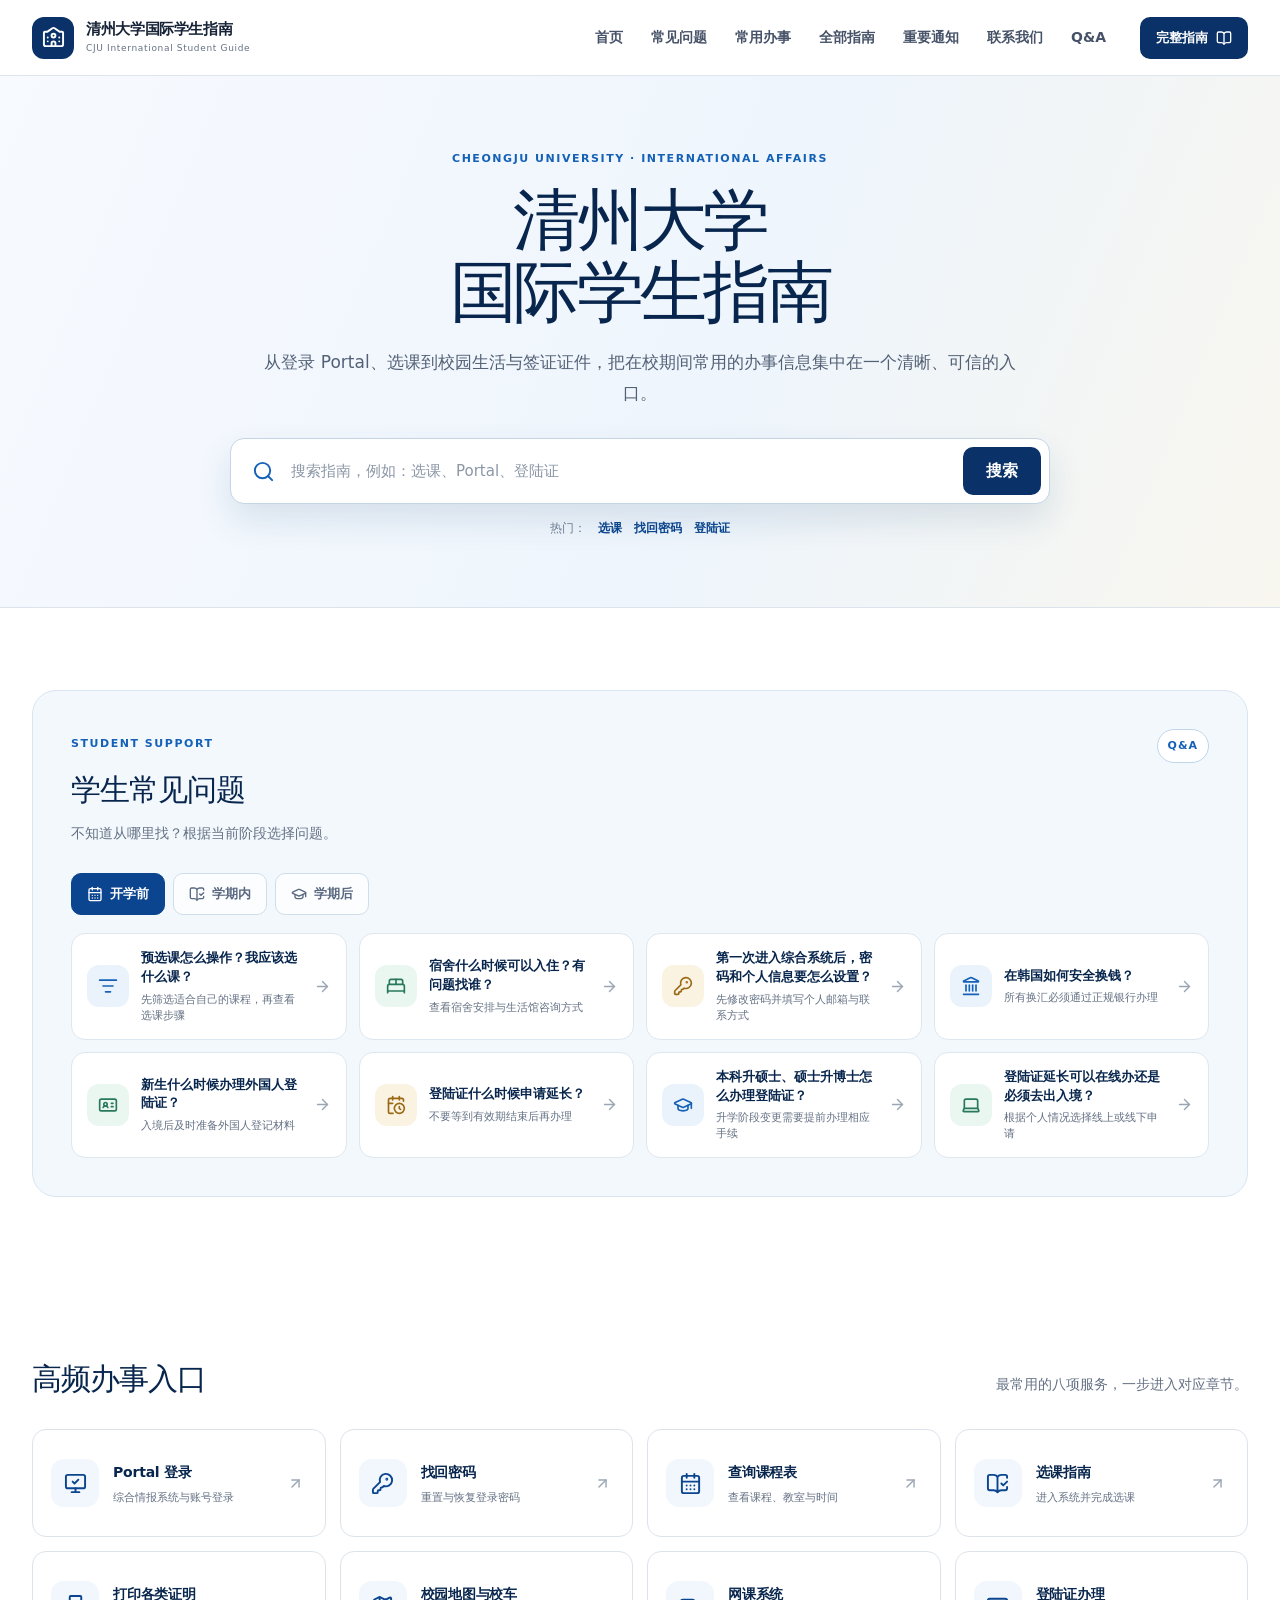
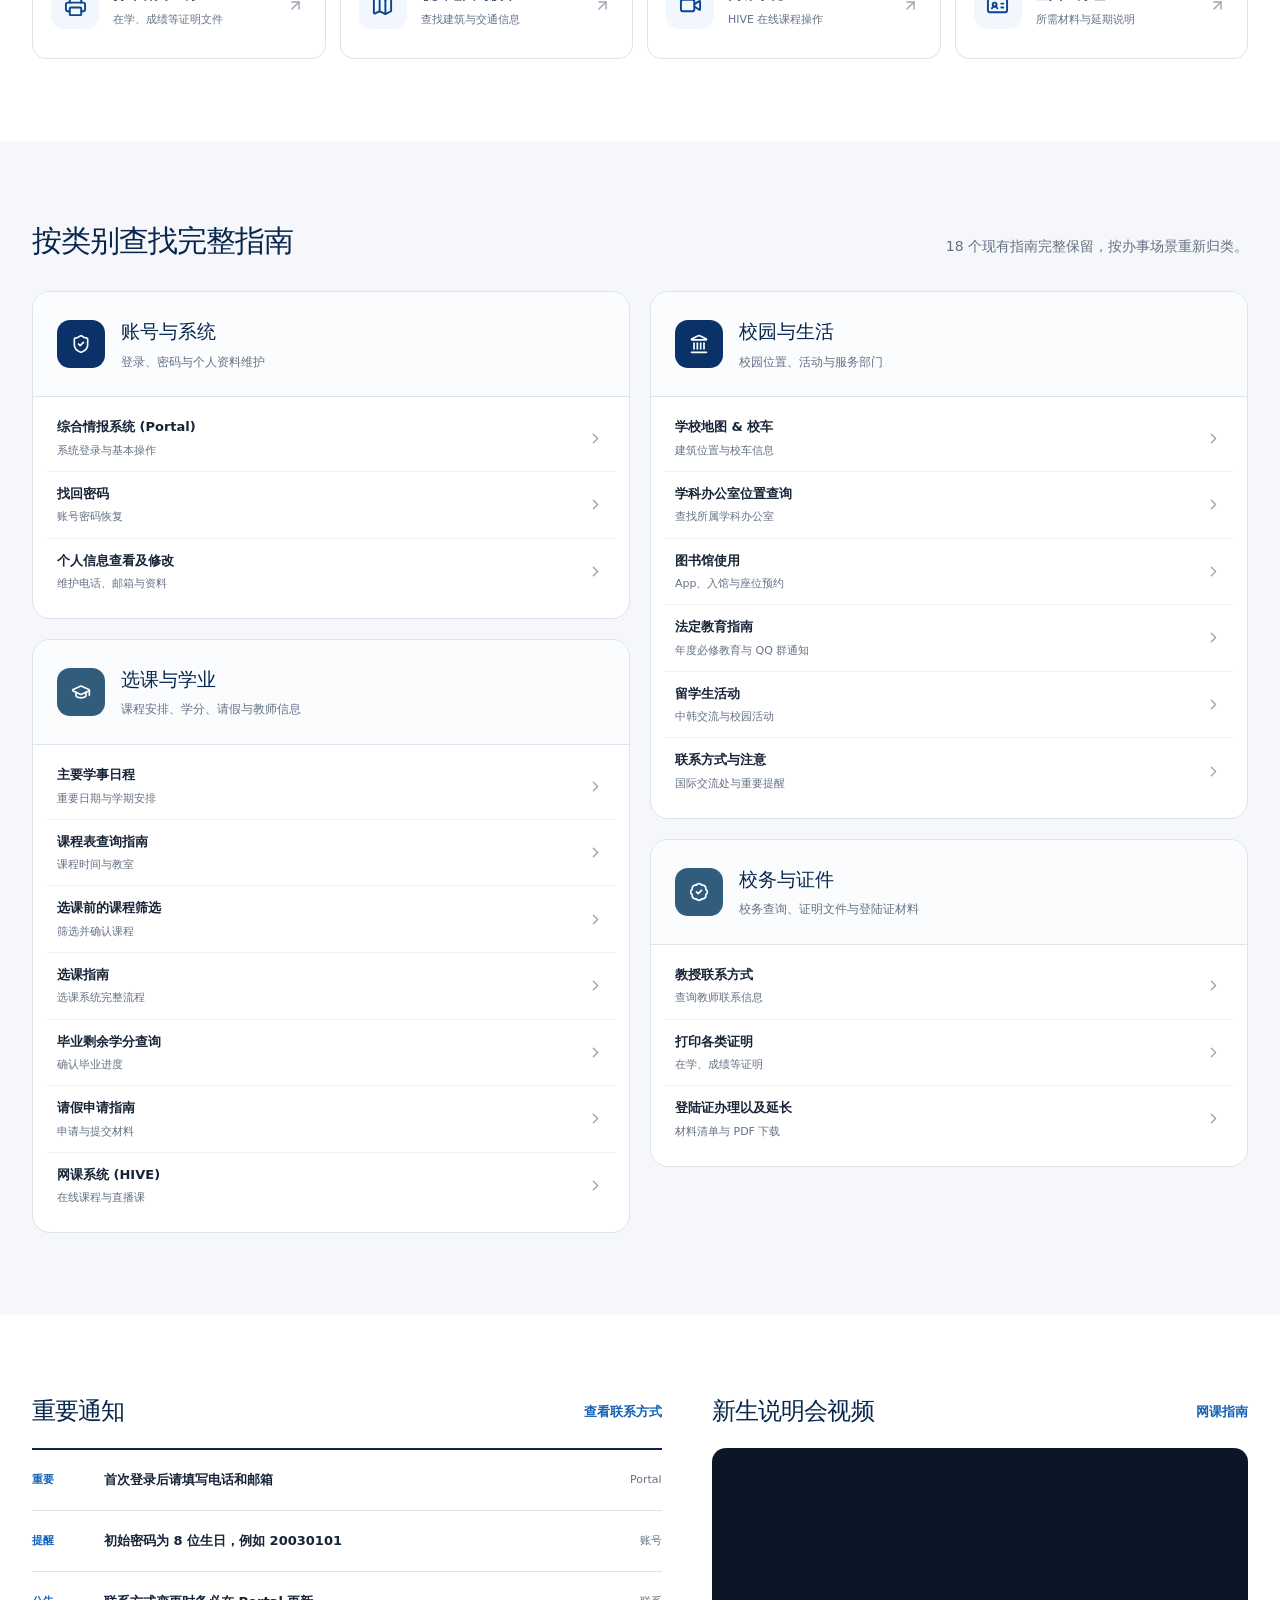
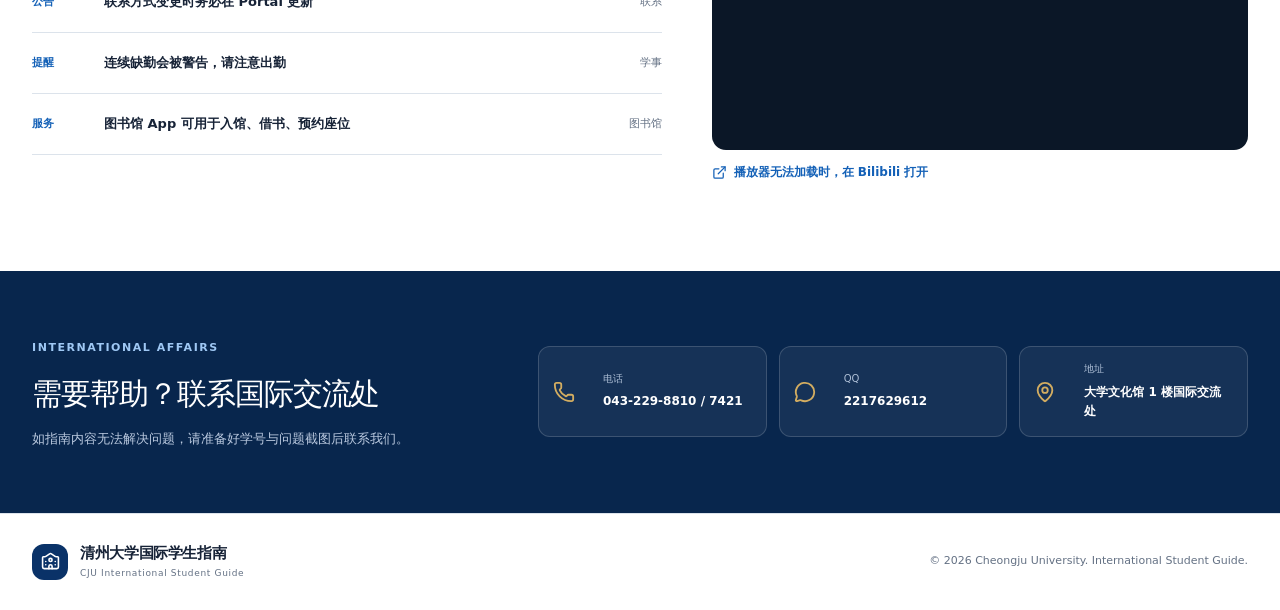
==== commit a194bbfc: "Normalize Q&A navigation links (#20) Co-authored-by: cheongju-university-intl <209574855+cheongju-un" ====
--- a/index.html
+++ b/index.html
@@ -35,7 +35,7 @@
           <a href="#all-guides">全部指南</a>
           <a href="#notices">重要通知</a>
           <a href="guide.html#contact">联系我们</a>
-          <a class="portal-nav-qa" href="faq.html">Q&amp;A</a>
+          <a href="faq.html">Q&amp;A</a>
         </nav>
         <a class="portal-nav-action" href="guide.html">
           完整指南
--- a/assets/css/portal-fixes.css
+++ b/assets/css/portal-fixes.css
@@ -1,23 +1,4 @@
 /* Small, isolated refinements. Kept outside the generated Tailwind bundle. */
-.portal-nav-links .portal-nav-qa {
-  display: inline-flex;
-  align-items: center;
-  justify-content: center;
-  min-height: 32px;
-  padding: 0 11px;
-  border: 1px solid #bed2ec;
-  border-radius: 8px;
-  color: #0b4f92;
-  font-size: 12px;
-  font-weight: 800;
-  letter-spacing: 0.04em;
-}
-
-.portal-nav-links .portal-nav-qa:hover {
-  border-color: #0b4f92;
-  background: #edf5ff;
-  color: #073b7a;
-}
 
 .guide-page .activity-guide {
   border: 1px solid #dbe5f1;
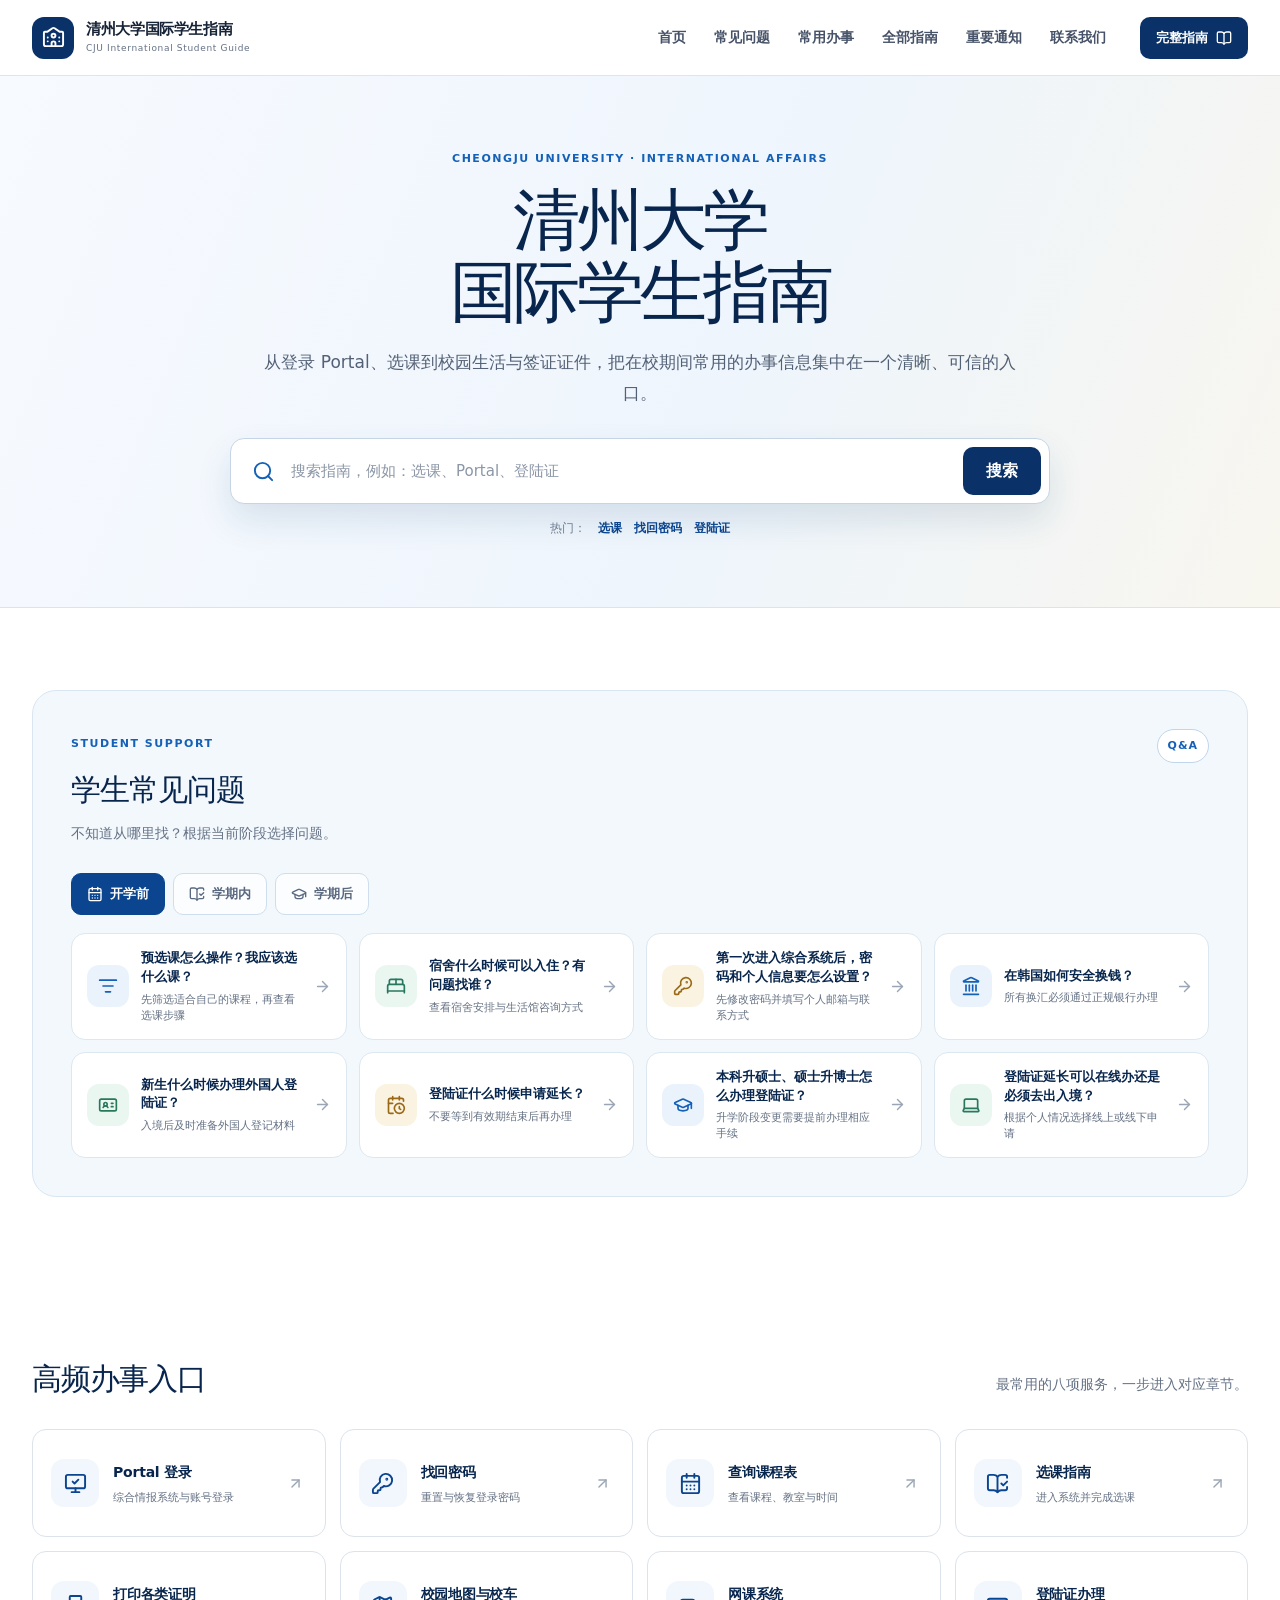
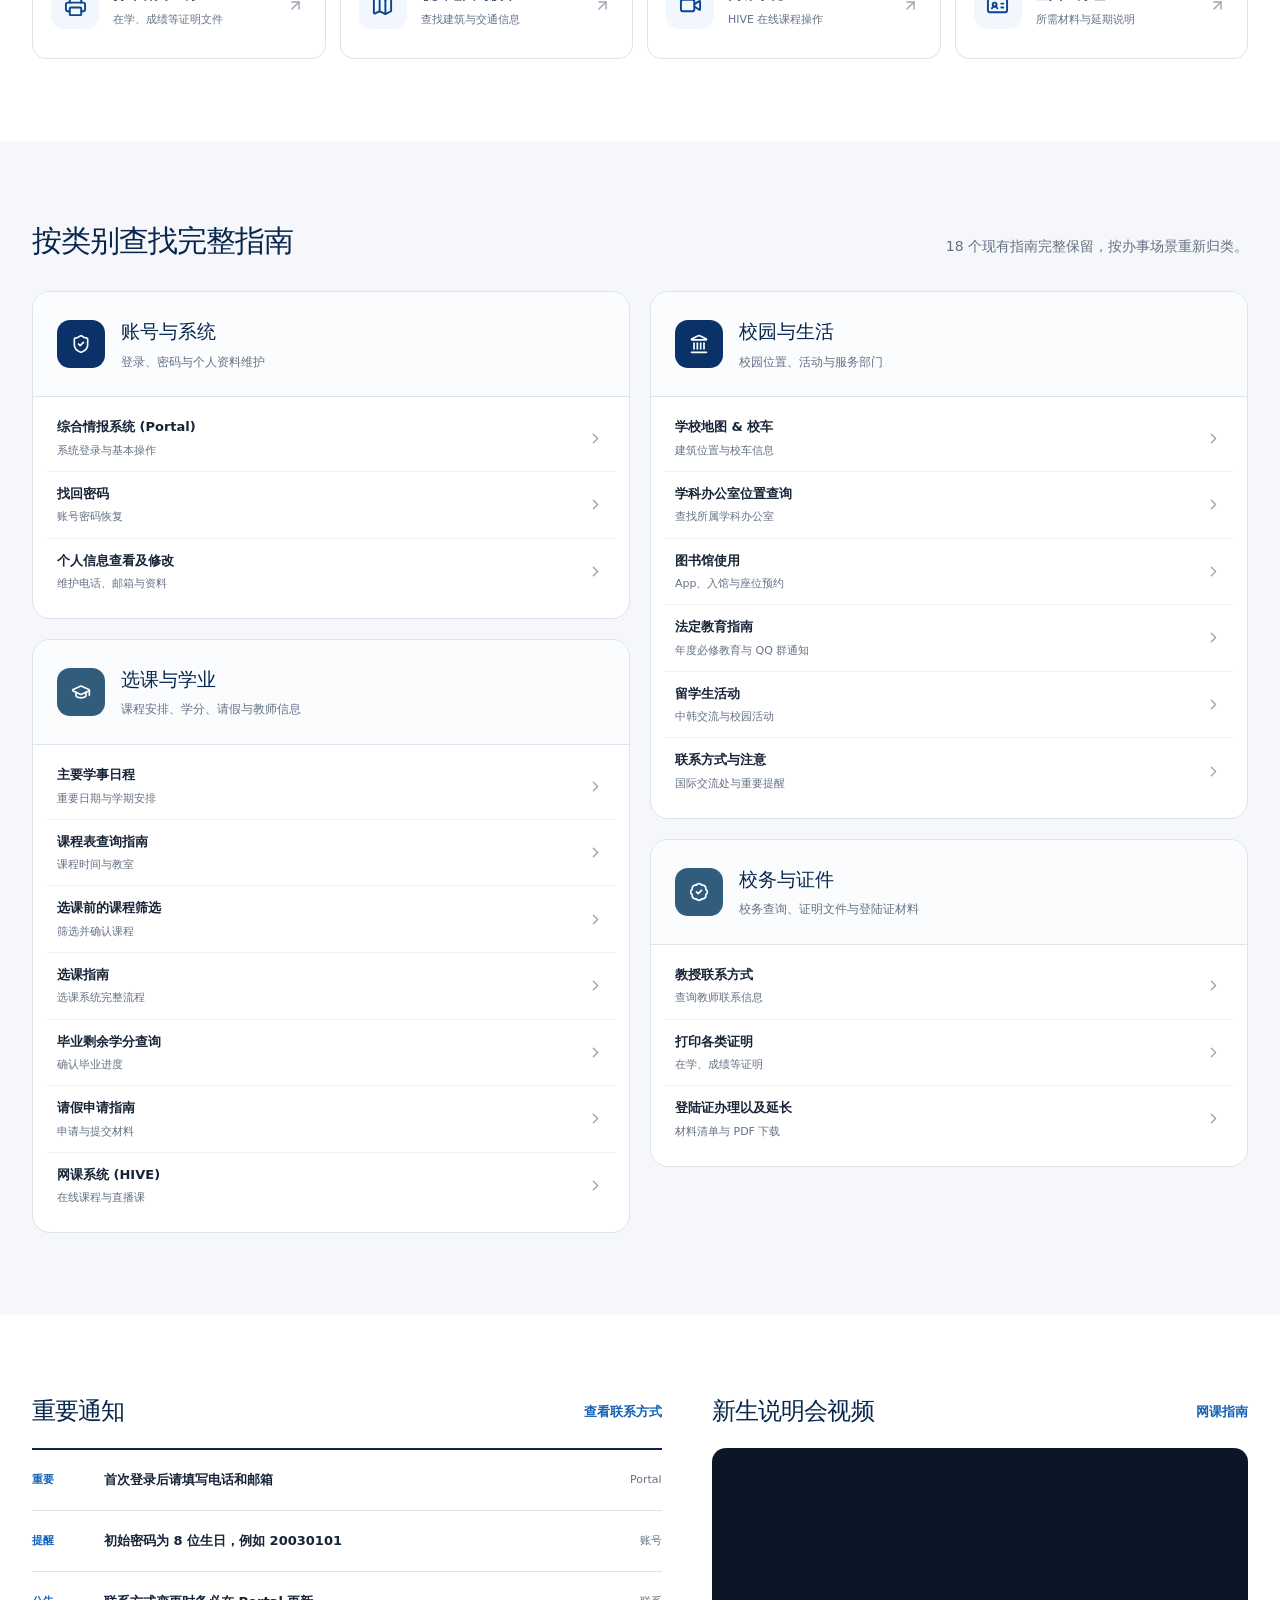
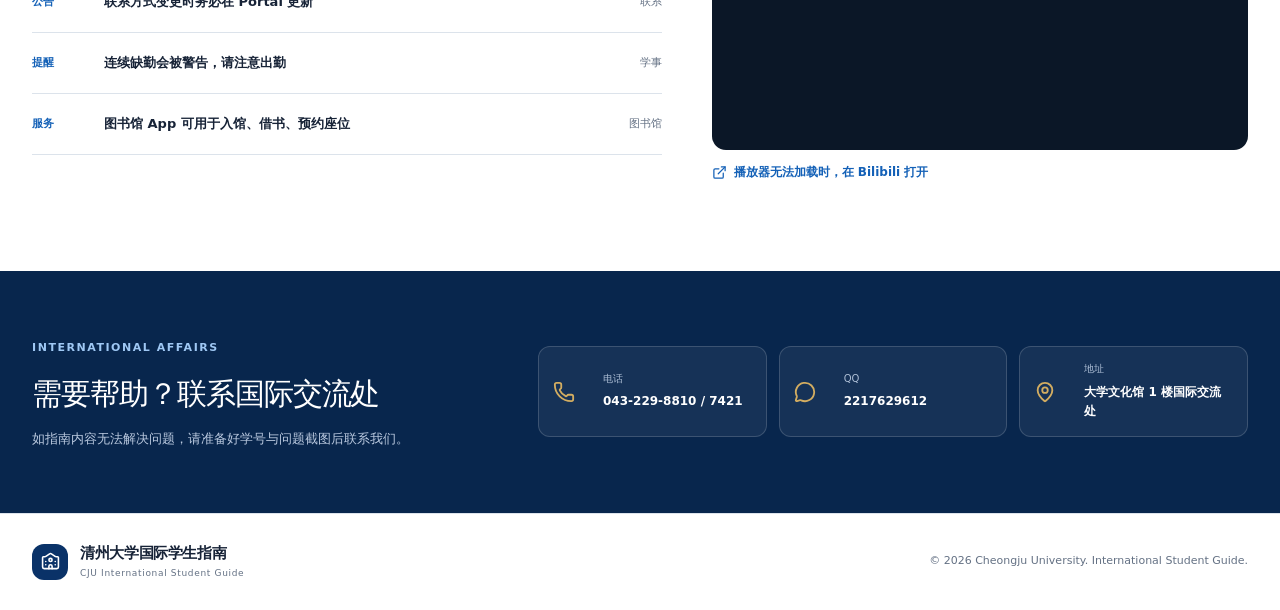
==== commit b3e37c2a: "Update FAQ and improve guide navigation" ====
--- a/index.html
+++ b/index.html
@@ -35,7 +35,6 @@
           <a href="#all-guides">全部指南</a>
           <a href="#notices">重要通知</a>
           <a href="guide.html#contact">联系我们</a>
-          <a href="faq.html">Q&amp;A</a>
         </nav>
         <a class="portal-nav-action" href="guide.html">
           完整指南
@@ -64,7 +63,7 @@
         <a href="index.html">首页</a><a href="faq.html">常见问题</a
         ><a href="#popular">高频办事</a><a href="#all-guides">全部指南</a
         ><a href="#notices">重要通知</a><a href="guide.html#contact">联系我们</a
-        ><a href="faq.html">Q&amp;A</a><a href="guide.html">完整指南</a>
+        ><a href="guide.html">完整指南</a>
       </nav>
     </header>
 
@@ -680,7 +679,7 @@
         </p>
       </div>
     </footer>
-    <script src="assets/js/faq-data.js?v=20260805-1" defer></script>
+    <script src="assets/js/faq-data.js?v=20260810-1" defer></script>
     <script src="assets/js/home.js?v=20260805-1" defer></script>
   </body>
 </html>
--- a/assets/css/portal-fixes.css
+++ b/assets/css/portal-fixes.css
@@ -1,4 +1,98 @@
 /* Small, isolated refinements. Kept outside the generated Tailwind bundle. */
+
+.guide-page .guide-sidebar-home {
+  display: flex;
+  align-items: center;
+  gap: 9px;
+  min-height: 44px;
+  margin-top: 17px;
+  padding: 10px 12px;
+  color: #082f63;
+  border: 1px solid rgba(255, 255, 255, 0.72);
+  border-radius: 10px;
+  background: #fff;
+  box-shadow: 0 8px 20px rgba(3, 22, 48, 0.18);
+  font-size: 13px;
+  font-weight: 850;
+  transition:
+    background 160ms ease,
+    transform 160ms ease;
+}
+
+.guide-page .guide-sidebar-home:hover {
+  background: #eef6ff;
+  transform: translateY(-1px);
+}
+
+.guide-page .guide-sidebar-home svg {
+  width: 17px;
+  height: 17px;
+  flex: 0 0 auto;
+}
+
+.guide-page .guide-sidebar-home span {
+  flex: 1;
+}
+
+.guide-page .guide-mobile-actions {
+  display: flex;
+  align-items: center;
+  gap: 5px;
+}
+
+.guide-page .guide-mobile-home {
+  display: inline-flex;
+  align-items: center;
+  gap: 6px;
+  min-height: 38px;
+  padding: 0 11px;
+  color: #fff;
+  border: 1px solid rgba(255, 255, 255, 0.48);
+  border-radius: 9px;
+  background: rgba(255, 255, 255, 0.12);
+  font-size: 12px;
+  font-weight: 800;
+}
+
+.guide-page .guide-mobile-home:hover {
+  background: rgba(255, 255, 255, 0.22);
+}
+
+.guide-page .guide-mobile-home svg {
+  width: 16px;
+  height: 16px;
+}
+
+@media (min-width: 1024px) {
+  .guide-page .guide-mobile-actions {
+    display: none;
+  }
+}
+
+@media (max-width: 520px) {
+  .guide-page .guide-mobile-home {
+    padding-inline: 9px;
+  }
+
+  .guide-page .guide-mobile-home span {
+    display: none;
+  }
+}
+
+.guide-page .course-name-highlight {
+  display: inline-block;
+  margin: 2px 3px;
+  padding: 2px 8px;
+  color: #0b4f92 !important;
+  border: 1px solid #9fc2e4;
+  border-radius: 7px;
+  background: #eef6ff;
+  font-size: 0.94em;
+  font-weight: 850;
+  letter-spacing: 0.01em;
+  line-height: 1.55;
+  white-space: nowrap;
+}
 
 .guide-page .activity-guide {
   border: 1px solid #dbe5f1;
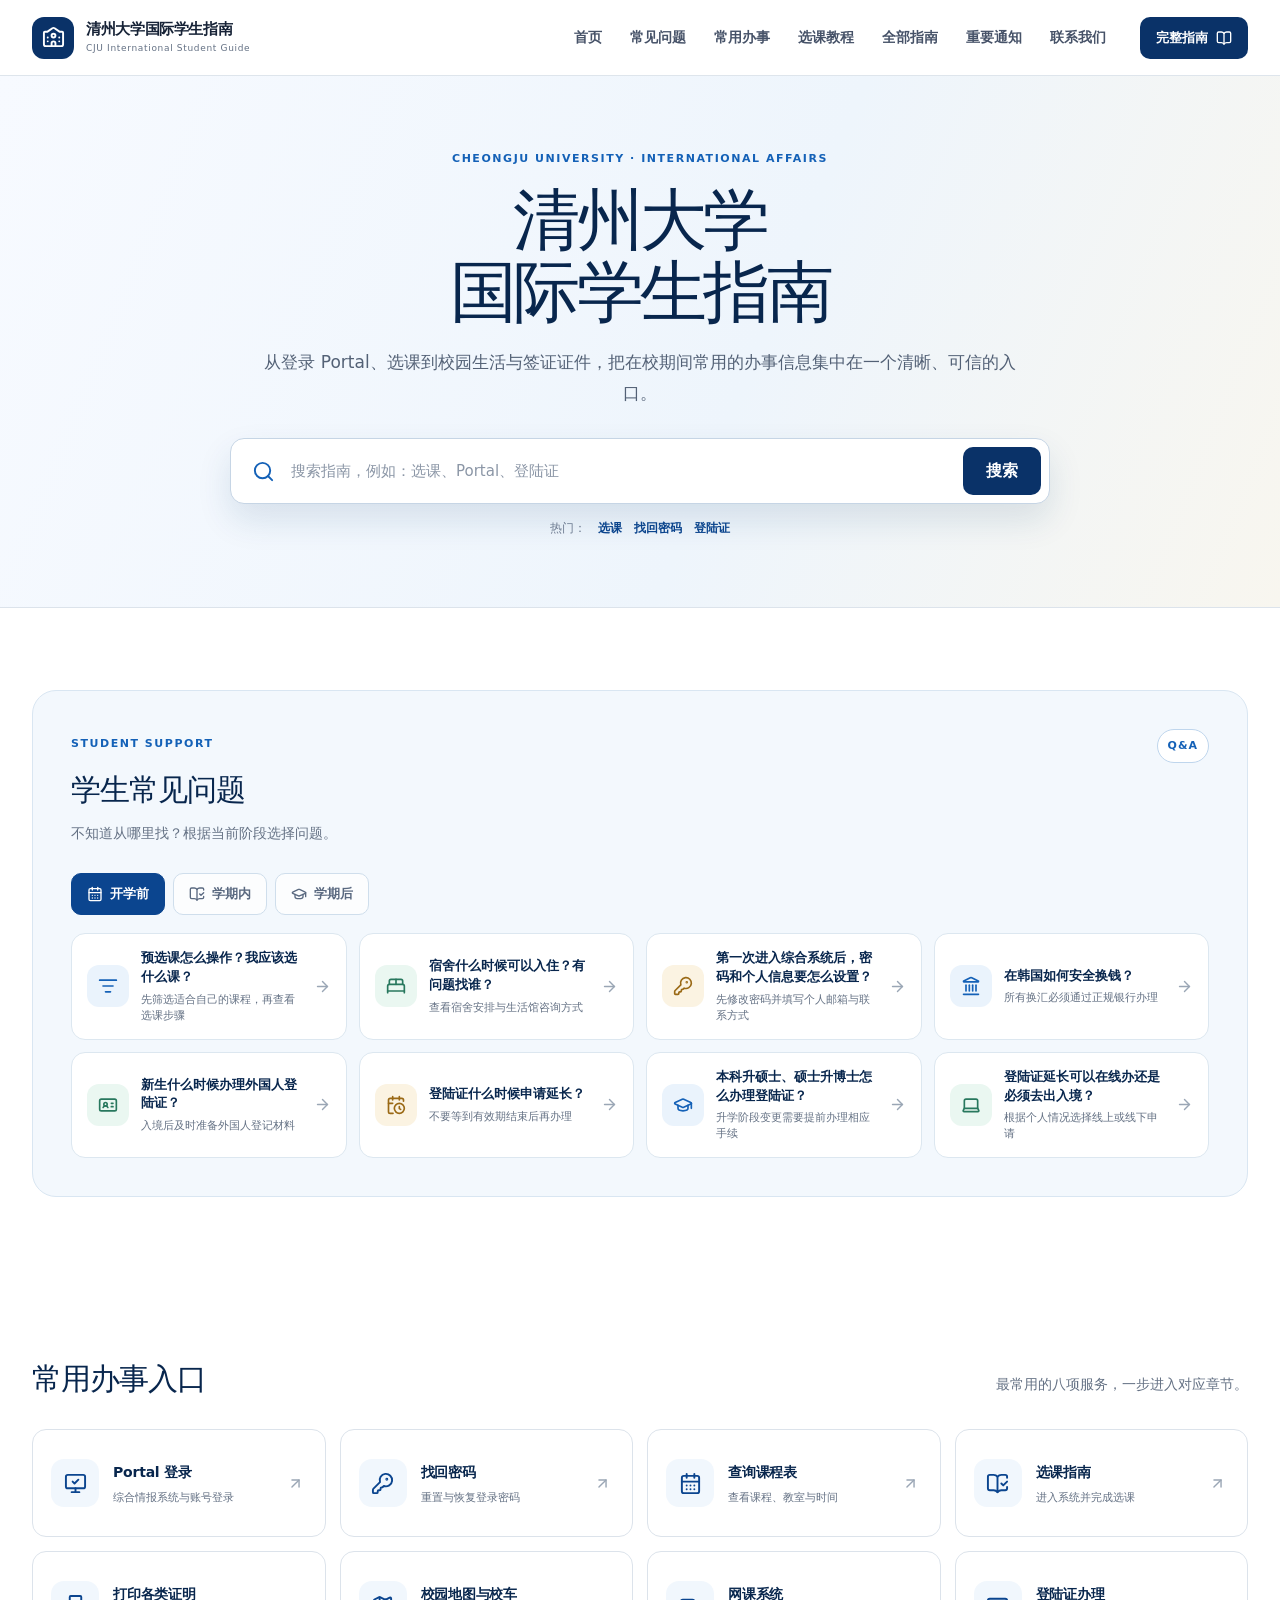
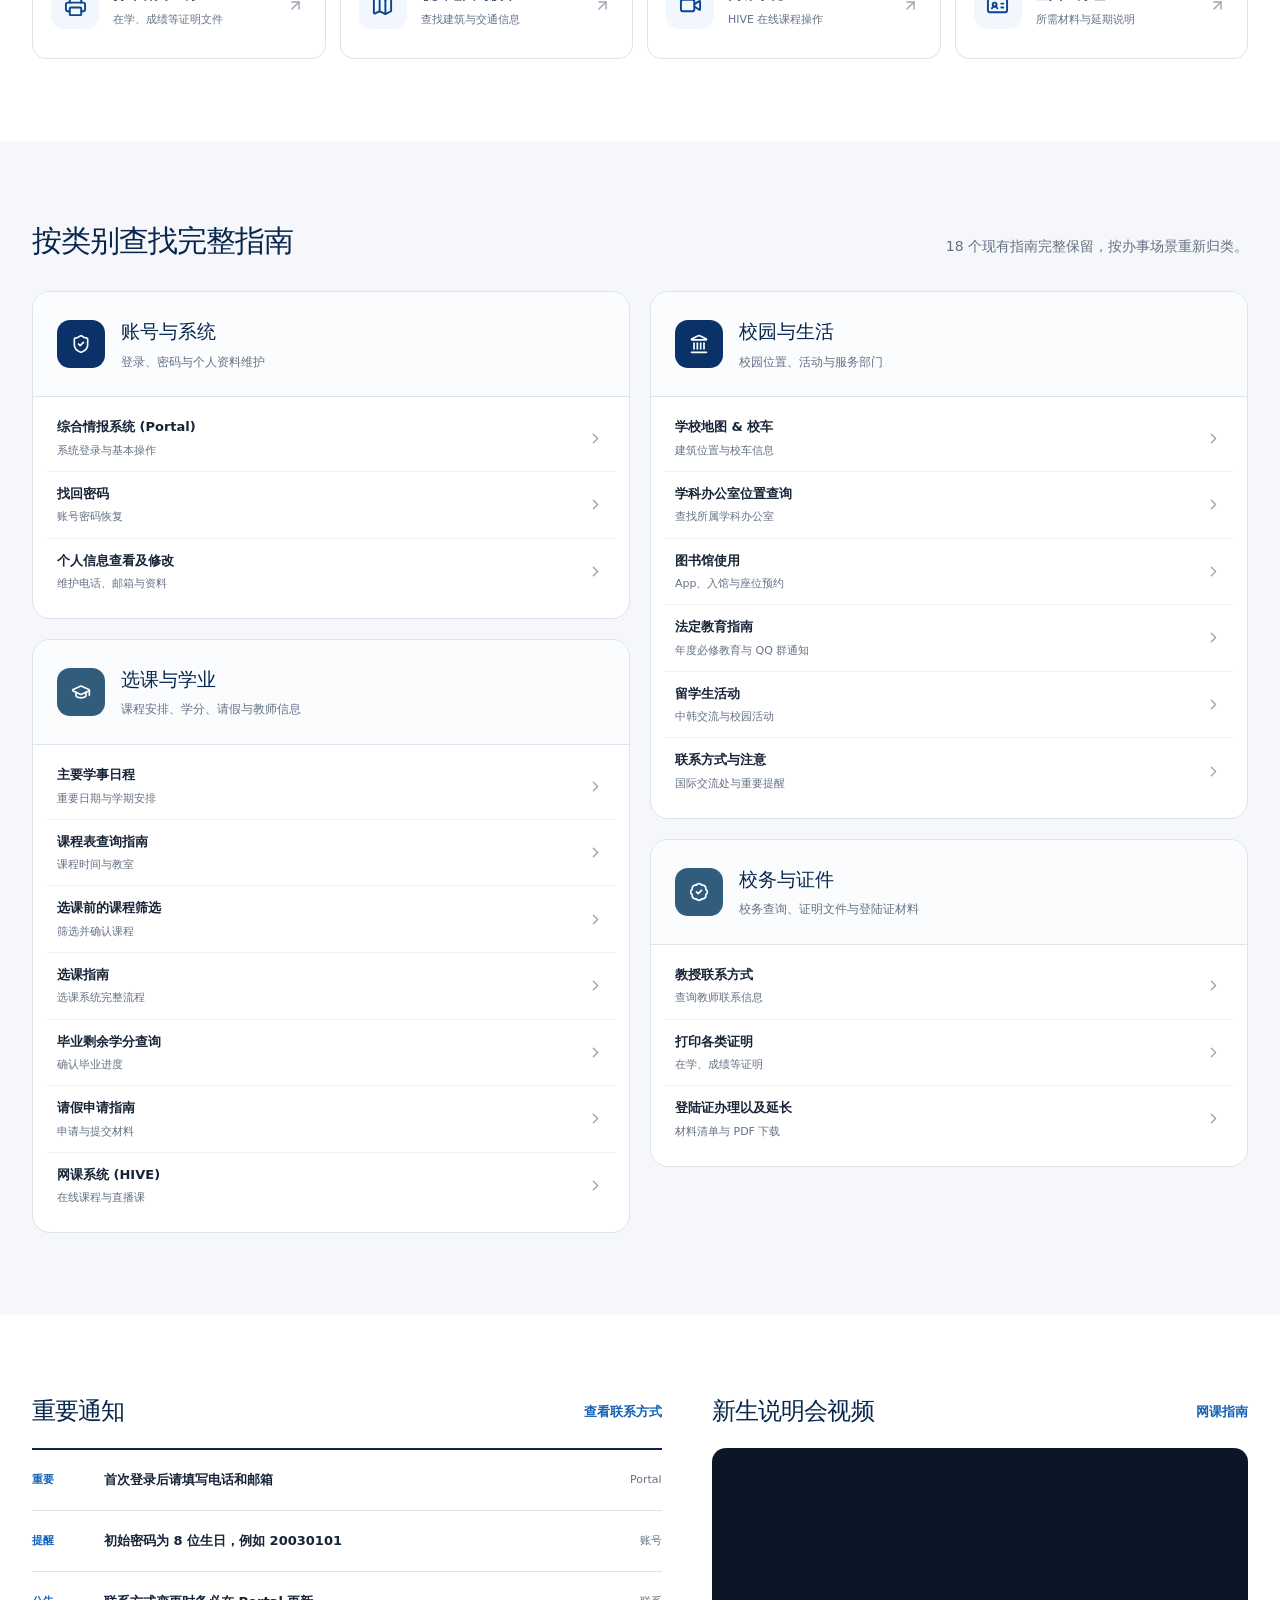
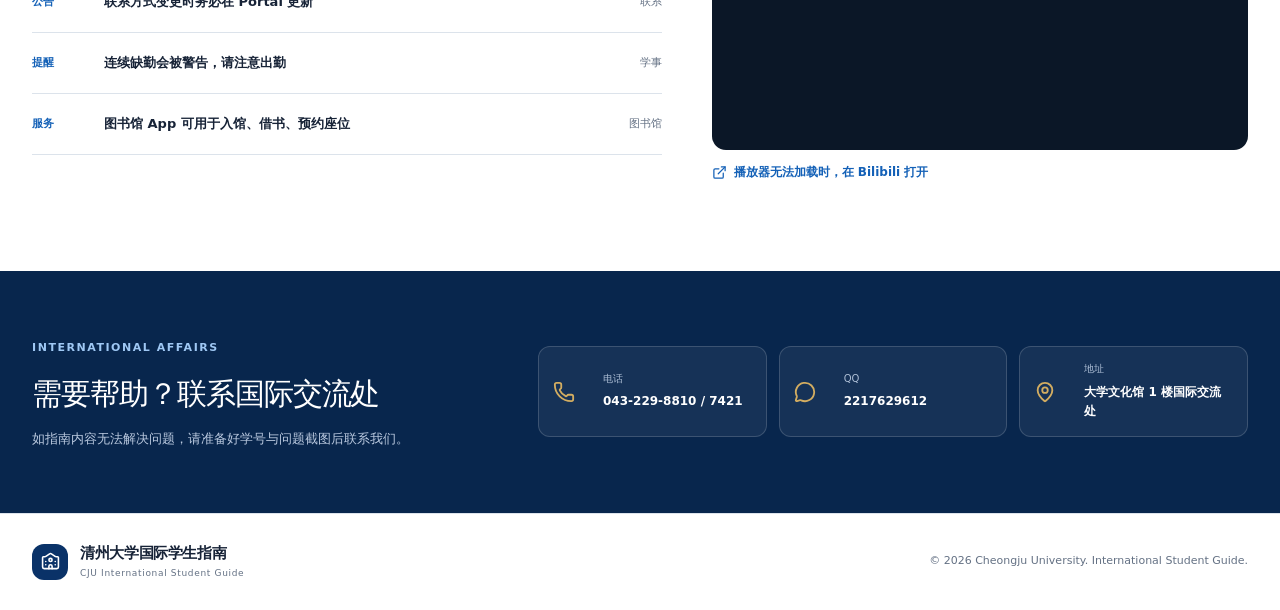
==== commit 68cf7149: "Add dedicated course registration tutorial" ====
--- a/index.html
+++ b/index.html
@@ -32,6 +32,7 @@
           <a href="index.html" aria-current="page">首页</a>
           <a href="faq.html">常见问题</a>
           <a href="#popular">常用办事</a>
+          <a href="course-registration.html">选课教程</a>
           <a href="#all-guides">全部指南</a>
           <a href="#notices">重要通知</a>
           <a href="guide.html#contact">联系我们</a>
@@ -61,7 +62,9 @@
         hidden
       >
         <a href="index.html">首页</a><a href="faq.html">常见问题</a
-        ><a href="#popular">高频办事</a><a href="#all-guides">全部指南</a
+        ><a href="#popular">常用办事</a
+        ><a href="course-registration.html">选课教程</a
+        ><a href="#all-guides">全部指南</a
         ><a href="#notices">重要通知</a><a href="guide.html#contact">联系我们</a
         ><a href="guide.html">完整指南</a>
       </nav>
@@ -206,7 +209,7 @@
       >
         <div class="portal-container">
           <div class="portal-section-heading">
-            <div><h2 id="popular-title">高频办事入口</h2></div>
+            <div><h2 id="popular-title">常用办事入口</h2></div>
             <p>最常用的八项服务，一步进入对应章节。</p>
           </div>
           <div class="portal-task-grid">
--- a/assets/css/portal-fixes.css
+++ b/assets/css/portal-fixes.css
@@ -79,6 +79,366 @@
   }
 }
 
+/* Dedicated course-registration tutorial. */
+.course-registration-page .course-registration-hero {
+  position: relative;
+  overflow: hidden;
+  background:
+    radial-gradient(circle at 84% 24%, rgba(45, 128, 202, 0.13), transparent 28%),
+    #fff;
+}
+
+.course-registration-page .course-registration-hero .portal-container {
+  position: relative;
+}
+
+.course-registration-page .course-registration-hero .portal-breadcrumb {
+  margin-right: 10px;
+}
+
+.course-registration-page .course-system-button,
+.course-registration-page .course-inline-link {
+  display: inline-flex;
+  align-items: center;
+  gap: 8px;
+  min-height: 44px;
+  padding: 10px 15px;
+  color: #fff;
+  border-radius: 9px;
+  background: #0d3a6c;
+  box-shadow: 0 8px 20px rgba(13, 58, 108, 0.17);
+  font-size: 13px;
+  font-weight: 800;
+}
+
+.course-registration-page .course-system-button {
+  margin-top: 22px;
+}
+
+.course-registration-page .course-system-button:hover,
+.course-registration-page .course-inline-link:hover {
+  background: #0f4f8a;
+}
+
+.course-registration-page .course-system-button svg,
+.course-registration-page .course-inline-link svg {
+  width: 17px;
+  height: 17px;
+}
+
+.course-registration-page .course-registration-content {
+  min-width: 0;
+}
+
+.course-registration-page .course-step-grid,
+.course-registration-page .course-image-grid,
+.course-registration-page .course-error-grid {
+  display: grid;
+  grid-template-columns: repeat(2, minmax(0, 1fr));
+  gap: 16px;
+  margin-top: 20px;
+}
+
+.course-registration-page .course-step-card,
+.course-registration-page .course-error-grid figure,
+.course-registration-page .course-image-grid figure {
+  min-width: 0;
+  margin: 0;
+  padding: 16px;
+  border: 1px solid #d8e2eb;
+  border-radius: 13px;
+  background: #f9fbfd;
+}
+
+.course-registration-page .course-step-card {
+  display: grid;
+  grid-template-columns: 34px minmax(0, 1fr);
+  align-content: start;
+  gap: 12px;
+}
+
+.course-registration-page .course-step-card > span {
+  display: grid;
+  width: 32px;
+  height: 32px;
+  place-items: center;
+  color: #fff;
+  border-radius: 8px;
+  background: #0d3a6c;
+  font-size: 12px;
+  font-weight: 850;
+}
+
+.course-registration-page .course-step-card h4,
+.course-registration-page .course-error-grid h4 {
+  margin: 0 0 4px;
+  color: #10243e;
+  font-size: 15px;
+  font-weight: 800;
+}
+
+.course-registration-page .course-step-card p {
+  margin: 0;
+  color: #66798d;
+  font-size: 12px;
+}
+
+.course-registration-page .course-step-card .course-image-button {
+  grid-column: 2;
+}
+
+.course-registration-page .course-step-wide {
+  grid-column: 1 / -1;
+}
+
+.course-registration-page .course-subtitle {
+  margin: 28px 0 0;
+  color: #10243e;
+  font-size: 17px;
+  font-weight: 850;
+}
+
+.course-registration-page .course-download-grid {
+  display: grid;
+  grid-template-columns: repeat(2, minmax(0, 1fr));
+  gap: 14px;
+  margin-top: 18px;
+}
+
+.course-registration-page .course-download-grid section {
+  display: grid;
+  grid-template-columns: 36px minmax(0, 1fr);
+  gap: 12px;
+  padding: 15px;
+  border: 1px solid #d8e2eb;
+  border-radius: 11px;
+  background: #f9fbfd;
+}
+
+.course-registration-page .course-download-grid section > svg {
+  width: 24px;
+  height: 24px;
+  color: #13795b;
+}
+
+.course-registration-page .course-download-grid strong {
+  color: #10243e;
+  font-size: 13px;
+}
+
+.course-registration-page .course-download-grid p {
+  margin: 4px 0 9px;
+  color: #66798d;
+  font-size: 11px;
+}
+
+.course-registration-page .course-download-grid a {
+  color: #0f4f8a;
+  font-size: 12px;
+  font-weight: 800;
+}
+
+.course-registration-page .course-term-table {
+  margin-top: 22px;
+  overflow: hidden;
+  border: 1px solid #d8e2eb;
+  border-radius: 11px;
+  background: #fff;
+}
+
+.course-registration-page .course-term-table summary {
+  padding: 14px 16px;
+  color: #0d3a6c;
+  background: #f3f7fb;
+  cursor: pointer;
+  font-size: 13px;
+  font-weight: 850;
+}
+
+.course-registration-page .course-term-table > div {
+  max-height: 560px;
+  overflow: auto;
+}
+
+.course-registration-page .course-term-table table {
+  width: 100%;
+  border-collapse: collapse;
+  font-size: 12px;
+}
+
+.course-registration-page .course-term-table th,
+.course-registration-page .course-term-table td {
+  padding: 9px 11px;
+  border: 1px solid #e2e9f0;
+  text-align: left;
+}
+
+.course-registration-page .course-term-table th {
+  position: sticky;
+  top: 0;
+  color: #10243e;
+  background: #edf3f8;
+}
+
+.course-registration-page .course-term-table td:first-child {
+  width: 48px;
+  text-align: center;
+}
+
+.course-registration-page .course-term-table tbody tr:first-child {
+  color: #8a4b12;
+  background: #fff9e8;
+  font-weight: 800;
+}
+
+.course-registration-page .course-image-grid-three {
+  grid-template-columns: repeat(3, minmax(0, 1fr));
+}
+
+.course-registration-page .course-image-button {
+  display: block;
+  width: 100%;
+  min-width: 0;
+  padding: 7px;
+  overflow: hidden;
+  border: 1px solid #d8e2eb;
+  border-radius: 9px;
+  background: #fff;
+  cursor: zoom-in;
+}
+
+.course-registration-page .course-image-button:hover {
+  border-color: #8cb0d2;
+  box-shadow: 0 8px 20px rgba(13, 58, 108, 0.09);
+}
+
+.course-registration-page .course-image-button img {
+  display: block;
+  width: 100%;
+  height: auto;
+  border-radius: 5px;
+}
+
+.course-registration-page .course-image-grid figcaption,
+.course-registration-page .course-error-grid figcaption {
+  margin-top: 10px;
+  color: #52677f;
+  font-size: 12px;
+  line-height: 1.55;
+}
+
+.course-registration-page .course-alert {
+  display: grid;
+  grid-template-columns: 22px minmax(0, 1fr);
+  gap: 11px;
+  margin: 16px 0;
+  padding: 14px 16px;
+  color: #405269;
+  border: 1px solid #d9e4ef;
+  border-left: 4px solid #3979b7;
+  border-radius: 9px;
+  background: #f3f8fd;
+}
+
+.course-registration-page .course-alert > svg {
+  width: 18px;
+  height: 18px;
+  margin-top: 3px;
+}
+
+.course-registration-page .course-alert p {
+  margin: 0;
+}
+
+.course-registration-page .course-alert strong {
+  color: #203a58;
+}
+
+.course-registration-page .course-alert-warning {
+  border-color: #eadfbf #eadfbf #eadfbf #b58a2d;
+  background: #fcfaf3;
+}
+
+.course-registration-page .course-alert-danger {
+  border-color: #ead6da #ead6da #ead6da #a74f5e;
+  background: #fcf7f8;
+}
+
+.course-registration-page .course-single-image {
+  width: min(100%, 520px);
+  margin: 18px 0;
+}
+
+.course-registration-page .course-success-image {
+  width: min(100%, 420px);
+  margin: 18px 0;
+}
+
+.course-registration-page .course-image-modal {
+  position: fixed;
+  inset: 0;
+  z-index: 100;
+  display: grid;
+  grid-template-rows: auto minmax(0, 1fr) auto;
+  place-items: center;
+  gap: 12px;
+  padding: 24px;
+  color: #fff;
+  background: rgba(5, 18, 35, 0.92);
+}
+
+.course-registration-page .course-image-modal[hidden] {
+  display: none;
+}
+
+.course-registration-page .course-image-modal img {
+  max-width: min(96vw, 1440px);
+  max-height: 80vh;
+  object-fit: contain;
+  border-radius: 8px;
+  background: #fff;
+}
+
+.course-registration-page .course-image-modal p {
+  margin: 0;
+  font-size: 13px;
+}
+
+.course-registration-page .course-modal-close {
+  justify-self: end;
+  display: grid;
+  width: 42px;
+  height: 42px;
+  place-items: center;
+  color: #fff;
+  border: 1px solid rgba(255, 255, 255, 0.45);
+  border-radius: 9px;
+  background: rgba(255, 255, 255, 0.1);
+  font-size: 28px;
+  line-height: 1;
+}
+
+@media (max-width: 760px) {
+  .course-registration-page .course-step-grid,
+  .course-registration-page .course-image-grid,
+  .course-registration-page .course-image-grid-three,
+  .course-registration-page .course-error-grid {
+    grid-template-columns: minmax(0, 1fr);
+  }
+
+  .course-registration-page .course-download-grid {
+    grid-template-columns: minmax(0, 1fr);
+  }
+
+  .course-registration-page .course-step-wide {
+    grid-column: auto;
+  }
+
+  .course-registration-page .course-image-modal {
+    padding: 12px;
+  }
+}
+
 .guide-page .course-name-highlight {
   display: inline-block;
   margin: 2px 3px;
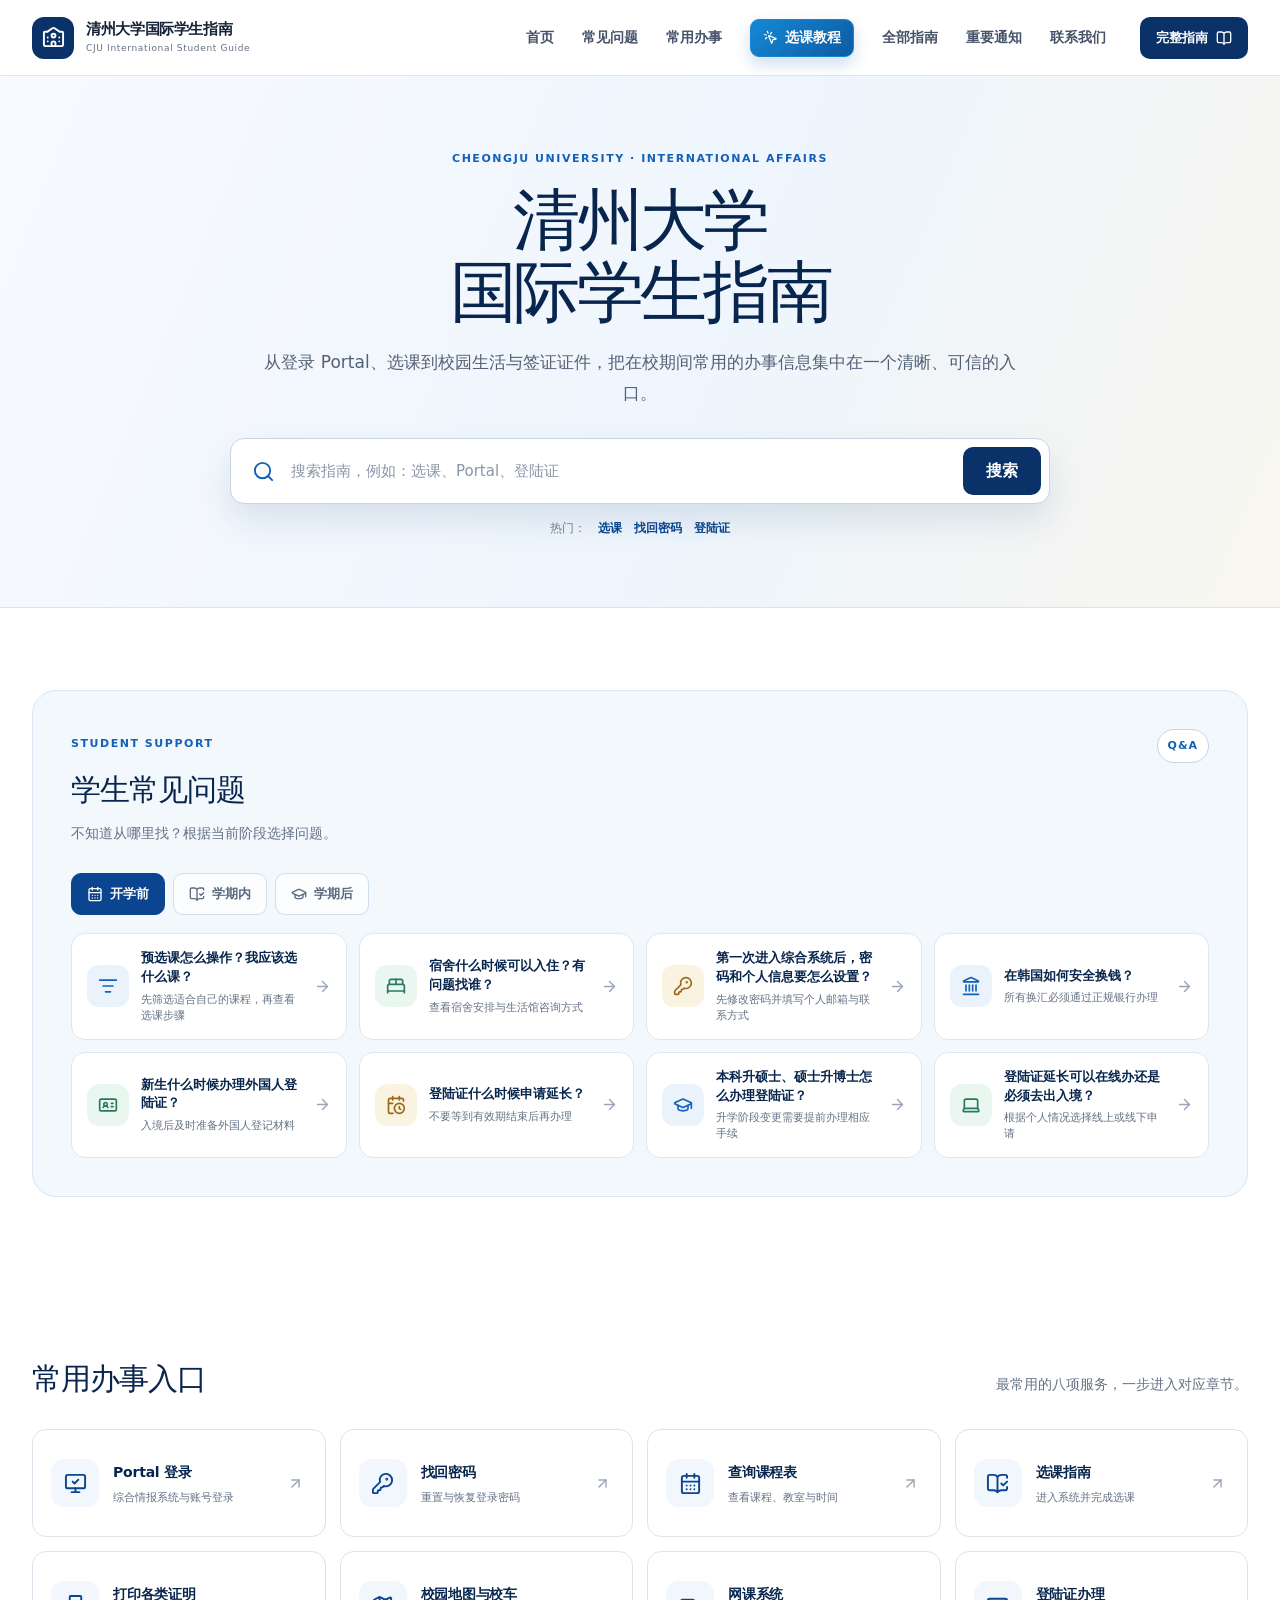
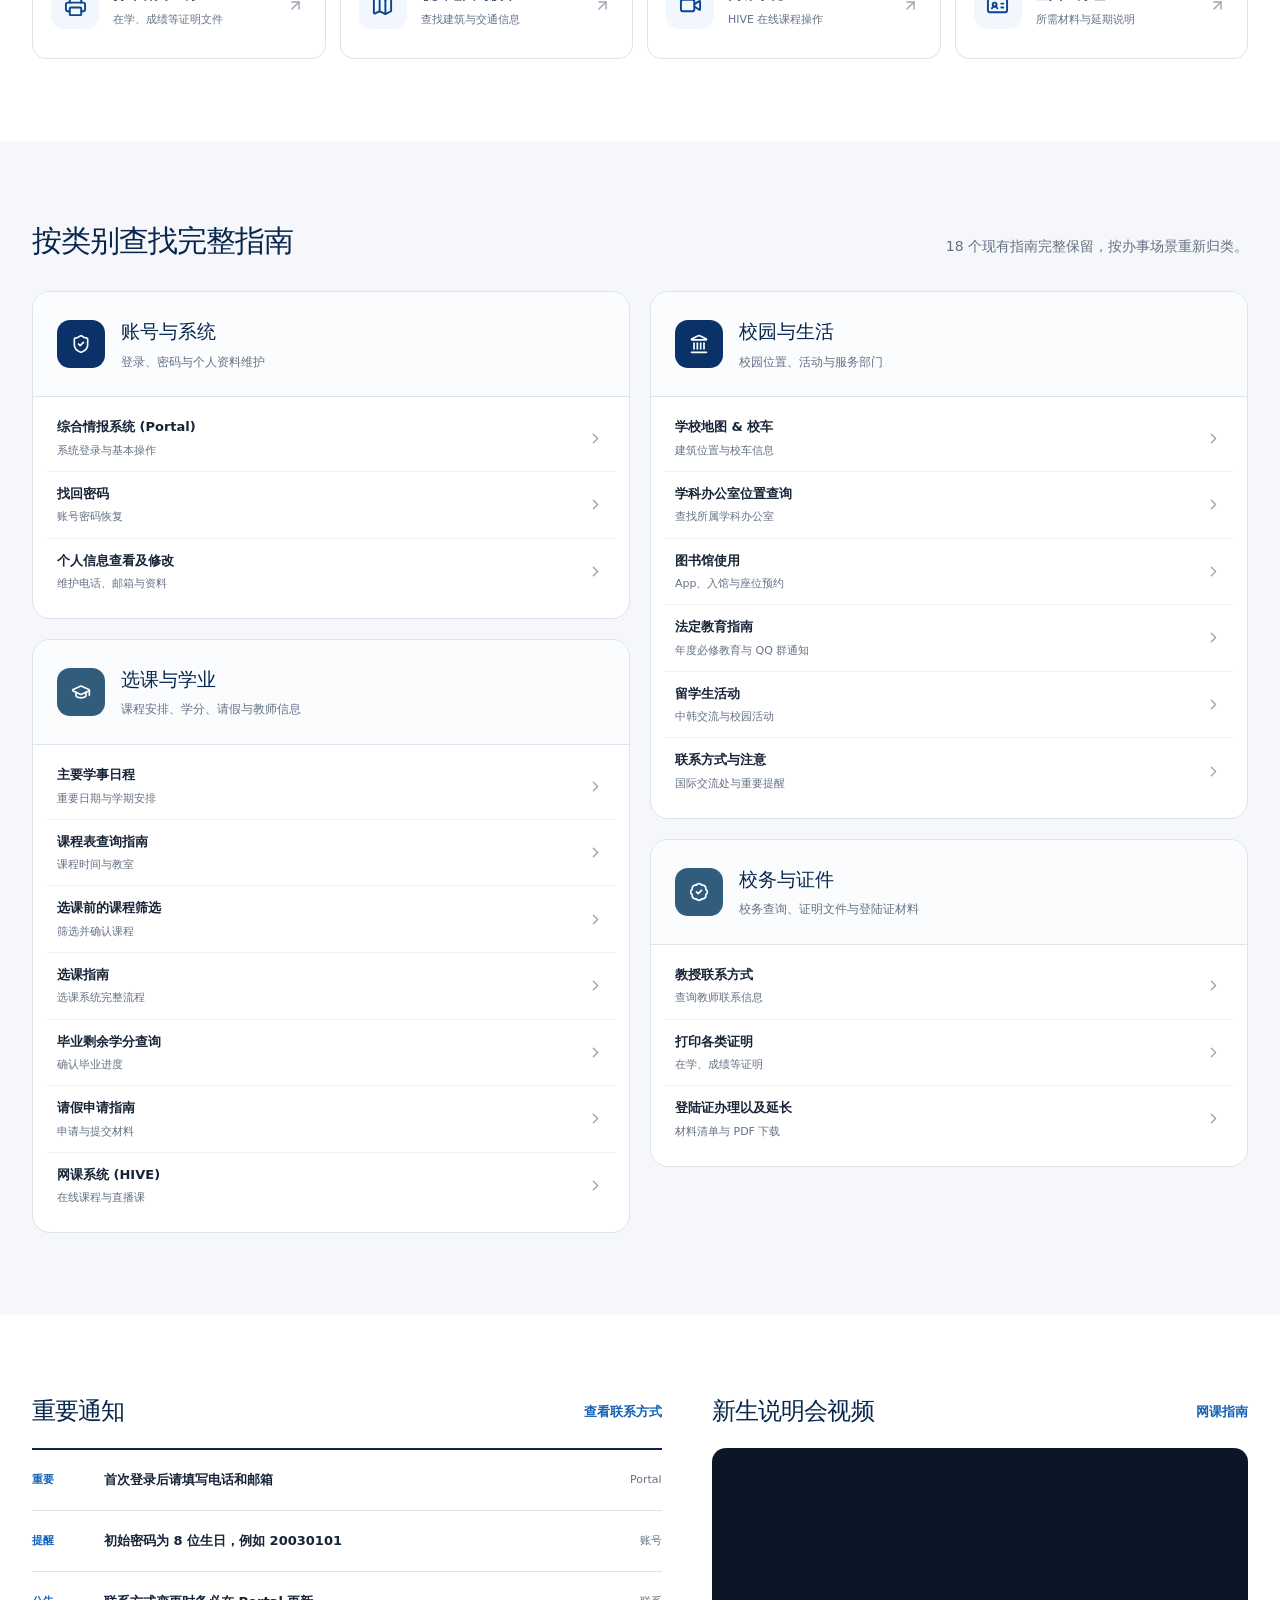
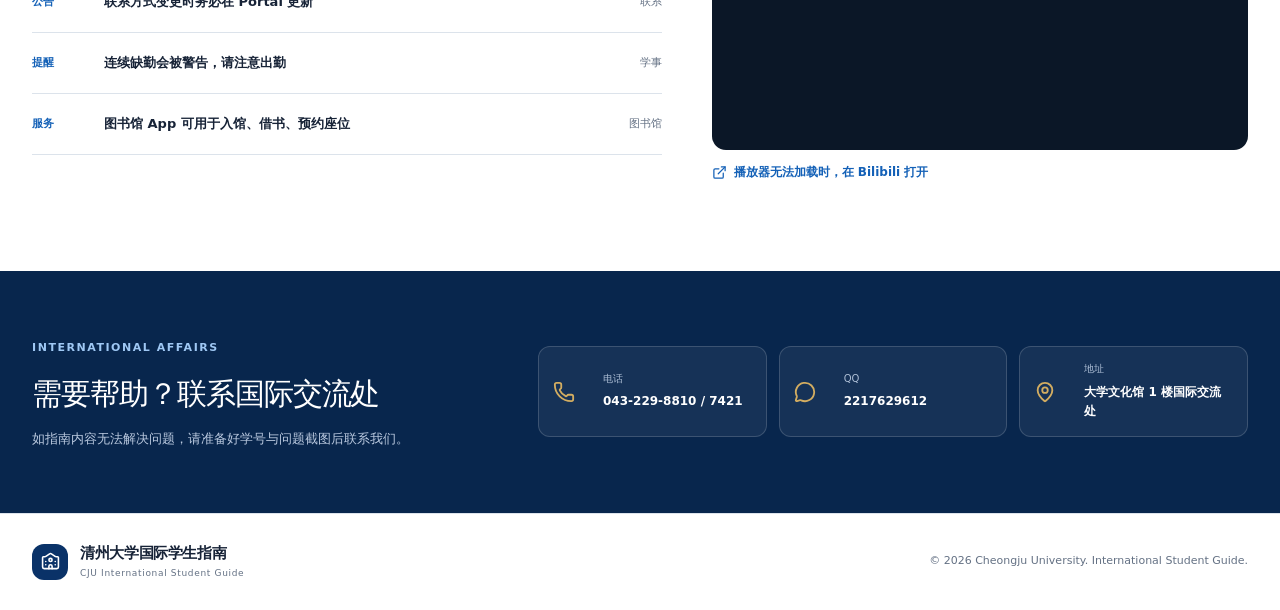
==== commit e4563bcc: "Highlight course registration navigation" ====
--- a/index.html
+++ b/index.html
@@ -10,7 +10,7 @@
       content="清州大学国际学生常用系统、选课学业、校园生活及签证证件办事指南。"
     />
     <link href="assets/css/site.css?v=20260805-3" rel="stylesheet" />
-    <link href="assets/css/portal-fixes.css?v=20260805-2" rel="stylesheet" />
+    <link href="assets/css/portal-fixes.css?v=20260811-1" rel="stylesheet" />
   </head>
   <body class="portal-page">
     <header class="portal-header">
@@ -32,7 +32,11 @@
           <a href="index.html" aria-current="page">首页</a>
           <a href="faq.html">常见问题</a>
           <a href="#popular">常用办事</a>
-          <a href="course-registration.html">选课教程</a>
+          <a class="portal-course-link" href="course-registration.html"
+            ><svg aria-hidden="true">
+              <use href="assets/icons/lucide.svg#mouse-pointer-click"></use></svg
+            >选课教程</a
+          >
           <a href="#all-guides">全部指南</a>
           <a href="#notices">重要通知</a>
           <a href="guide.html#contact">联系我们</a>
@@ -63,7 +67,10 @@
       >
         <a href="index.html">首页</a><a href="faq.html">常见问题</a
         ><a href="#popular">常用办事</a
-        ><a href="course-registration.html">选课教程</a
+        ><a class="portal-course-link" href="course-registration.html"
+          ><svg aria-hidden="true">
+            <use href="assets/icons/lucide.svg#mouse-pointer-click"></use></svg
+          >选课教程</a
         ><a href="#all-guides">全部指南</a
         ><a href="#notices">重要通知</a><a href="guide.html#contact">联系我们</a
         ><a href="guide.html">完整指南</a>
--- a/assets/css/portal-fixes.css
+++ b/assets/css/portal-fixes.css
@@ -80,6 +80,60 @@
 }
 
 /* Dedicated course-registration tutorial. */
+.portal-page .portal-nav-links .portal-course-link {
+  display: inline-flex;
+  min-height: 38px;
+  align-items: center;
+  gap: 7px;
+  padding: 0 12px;
+  color: #fff !important;
+  border: 1px solid #1883ce;
+  border-radius: 9px;
+  background: linear-gradient(135deg, #1688d4 0%, #0c5ca3 100%);
+  box-shadow: 0 7px 16px rgba(12, 92, 163, 0.2);
+  font-weight: 800;
+  transition:
+    transform 160ms ease,
+    box-shadow 160ms ease,
+    background 160ms ease;
+}
+
+.portal-page .portal-nav-links .portal-course-link:hover {
+  color: #fff !important;
+  background: linear-gradient(135deg, #087ea4 0%, #084a87 100%);
+  box-shadow: 0 10px 22px rgba(8, 74, 135, 0.26);
+  transform: translateY(-1px);
+}
+
+.portal-page .portal-nav-links .portal-course-link[aria-current="page"] {
+  border-color: #06608b;
+  background: linear-gradient(135deg, #087ea4 0%, #064a75 100%);
+  box-shadow:
+    0 0 0 3px rgba(8, 126, 164, 0.13),
+    0 8px 18px rgba(6, 74, 117, 0.22);
+}
+
+.portal-page .portal-course-link svg {
+  width: 15px;
+  height: 15px;
+  flex: 0 0 auto;
+}
+
+@media (max-width: 1023px) {
+  .portal-page .portal-mobile-nav .portal-course-link {
+    display: flex;
+    min-height: 42px;
+    align-items: center;
+    gap: 8px;
+    margin: 2px;
+    padding: 10px 12px;
+    color: #fff !important;
+    border-radius: 8px;
+    background: linear-gradient(135deg, #1688d4 0%, #0c5ca3 100%);
+    box-shadow: 0 5px 12px rgba(12, 92, 163, 0.16);
+  }
+}
+
 .course-registration-page .course-registration-hero {
   position: relative;
   overflow: hidden;
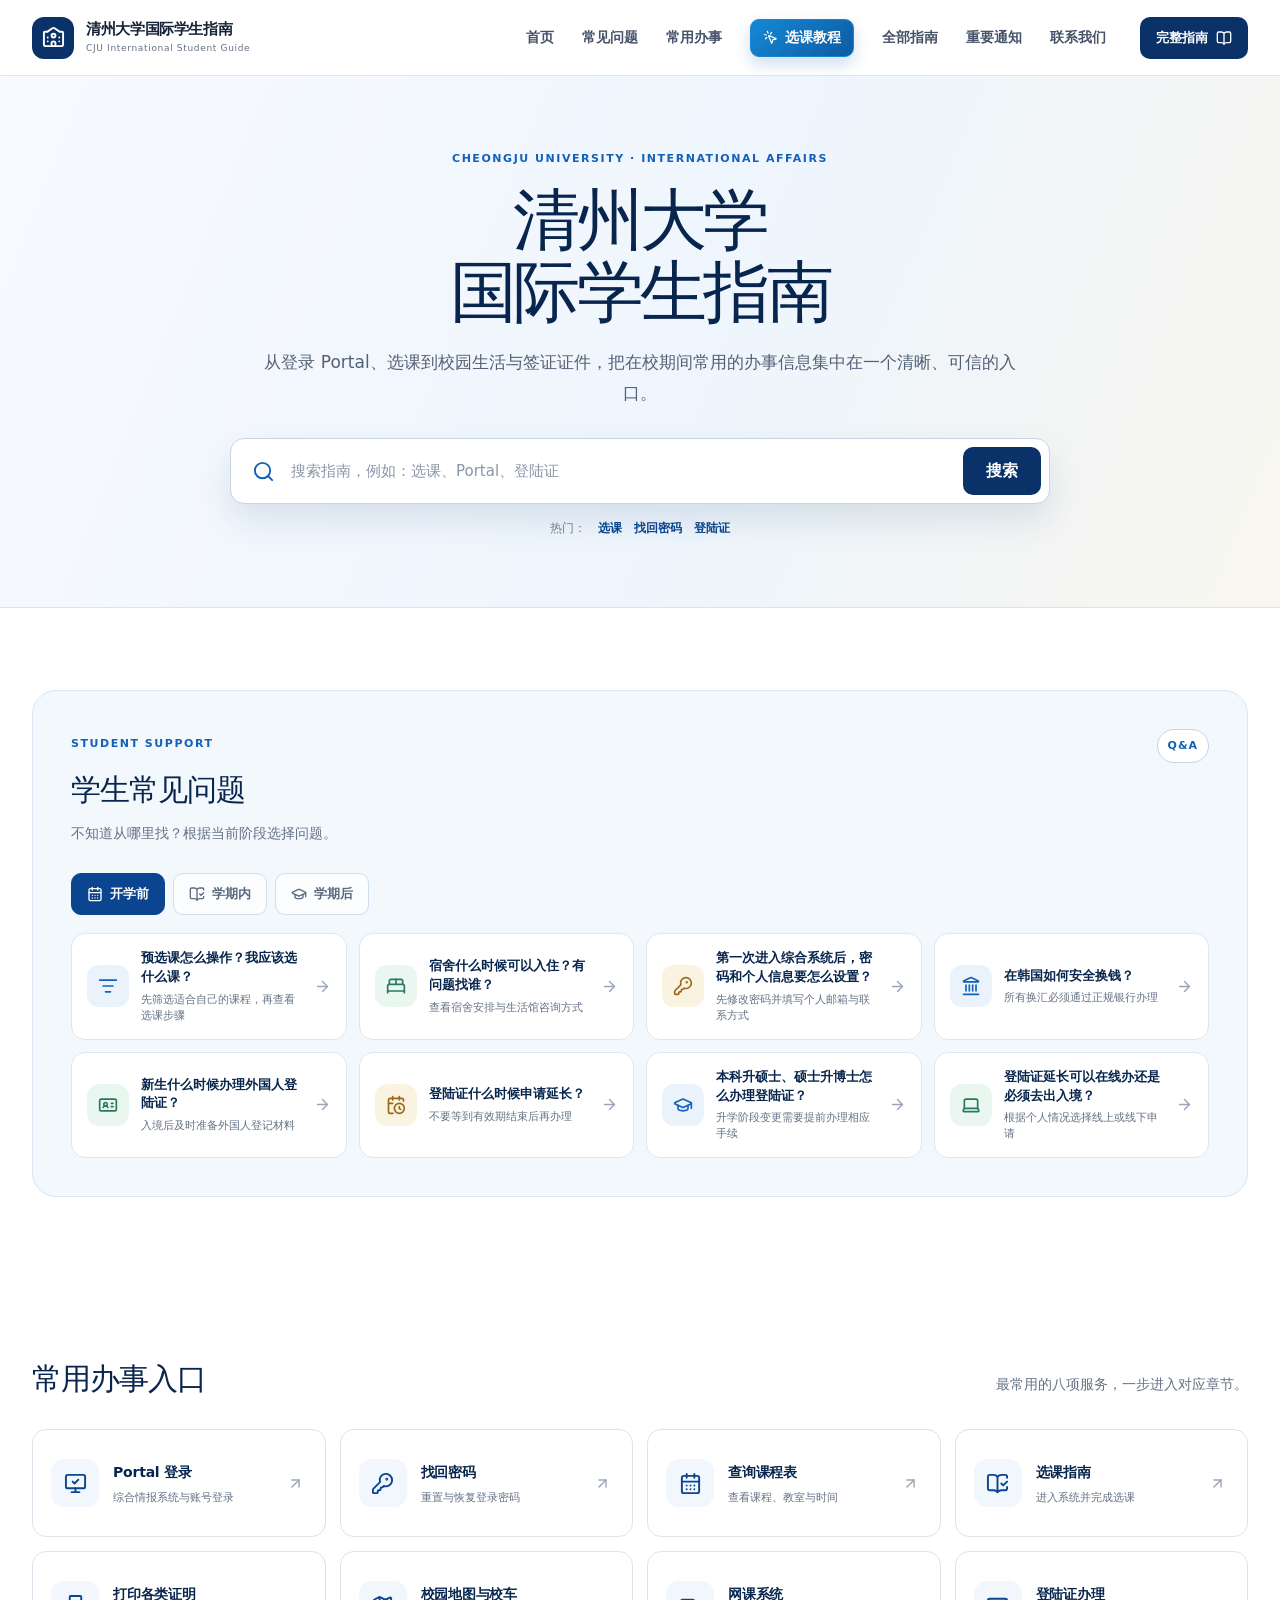
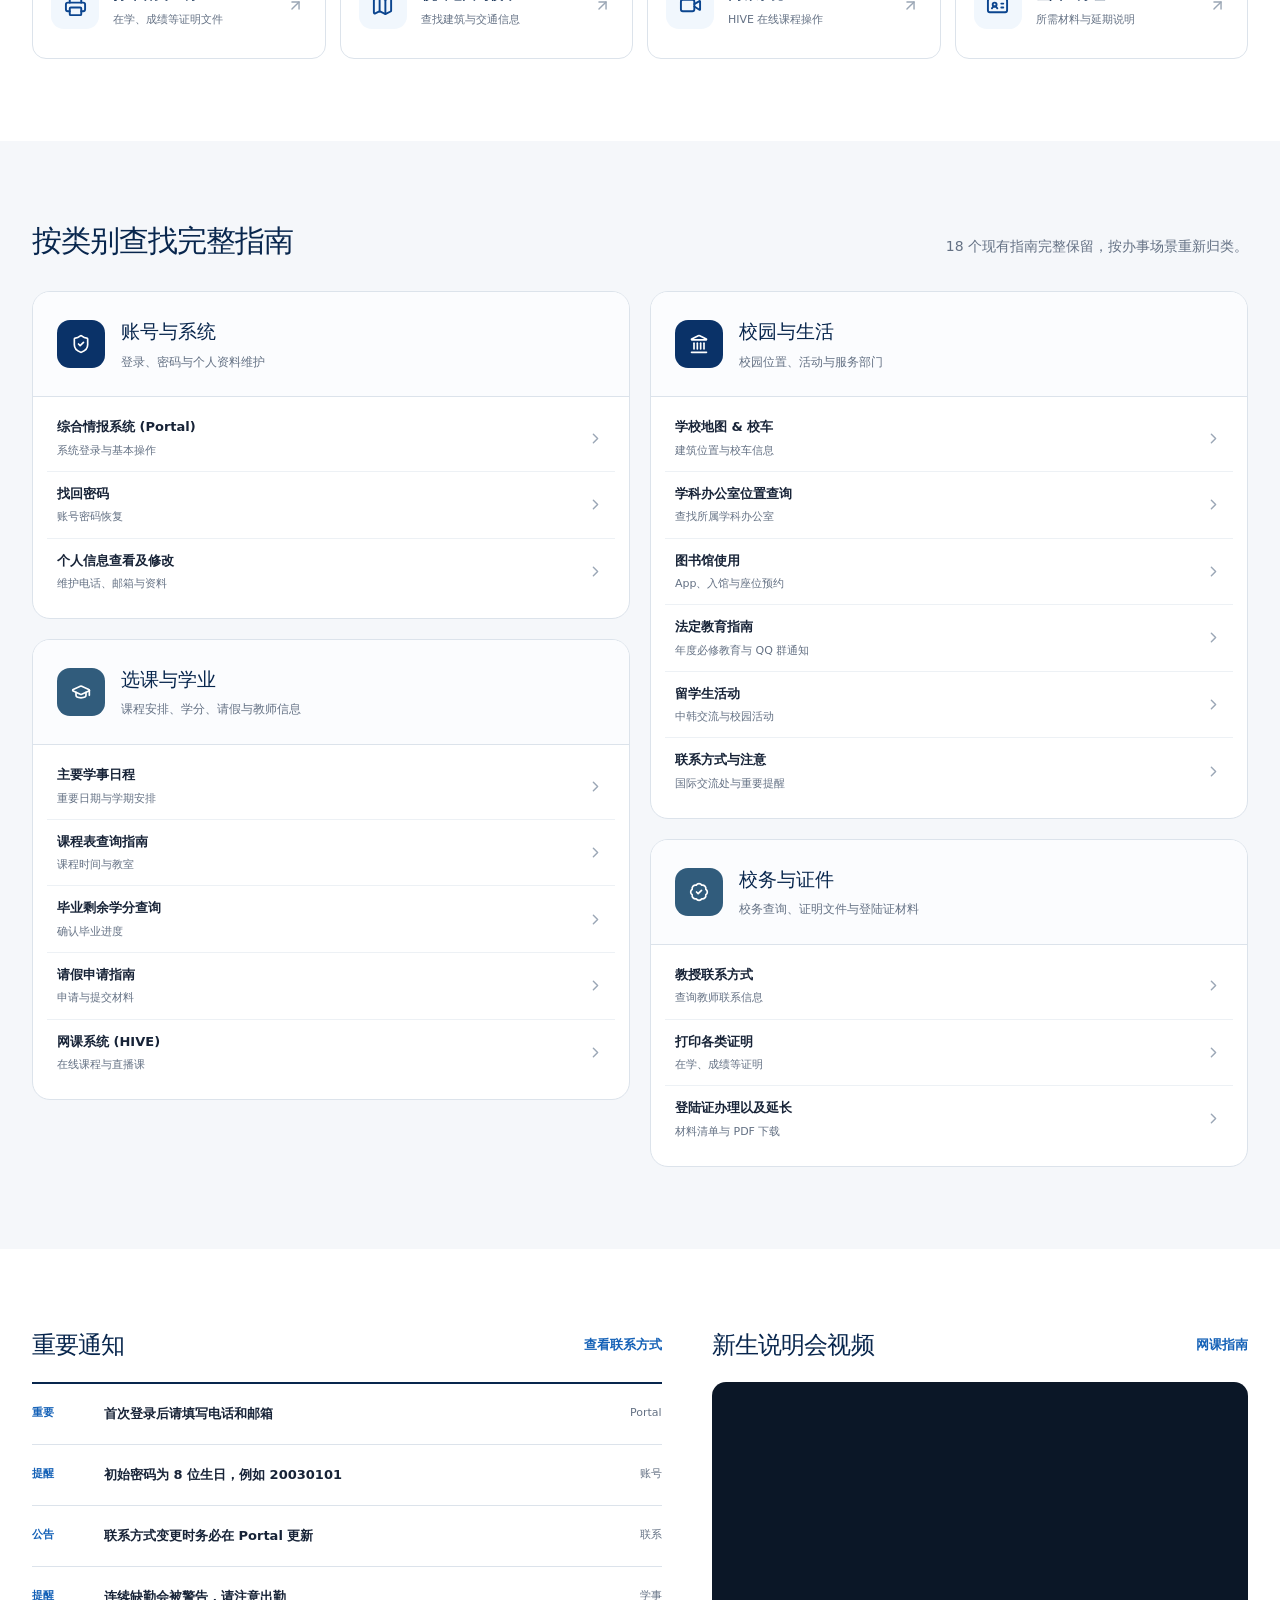
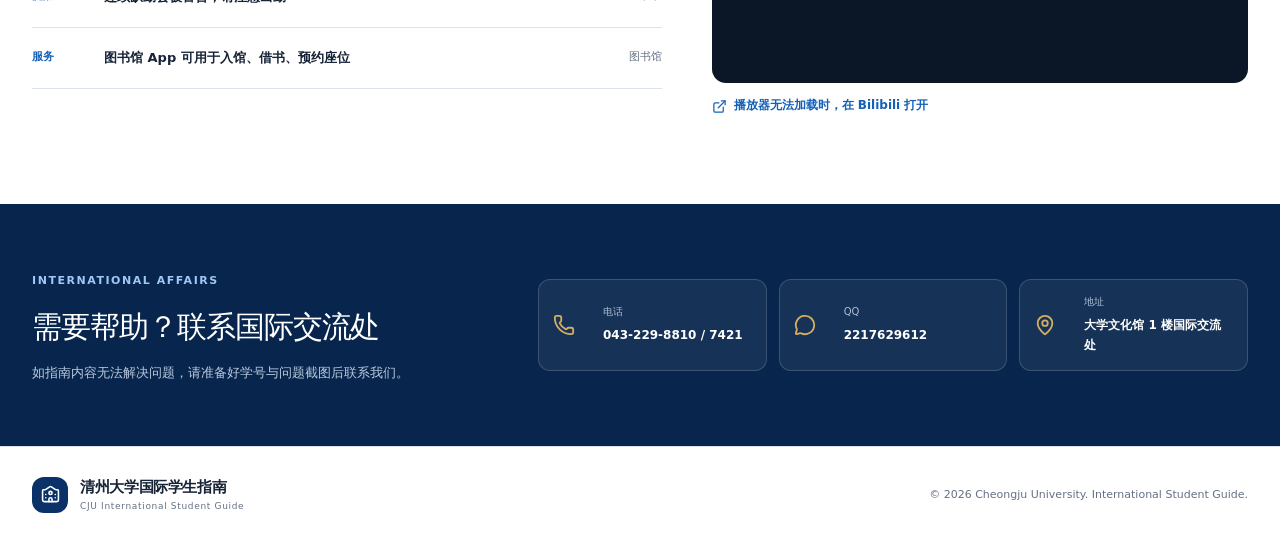
==== commit 320be582: "Move course links to dedicated tutorial" ====
--- a/index.html
+++ b/index.html
@@ -13,69 +13,7 @@
     <link href="assets/css/portal-fixes.css?v=20260811-1" rel="stylesheet" />
   </head>
   <body class="portal-page">
-    <header class="portal-header">
-      <div class="portal-container portal-nav">
-        <a
-          class="portal-brand"
-          href="index.html"
-          aria-label="清州大学国际学生指南首页"
-        >
-          <span class="portal-brand-mark" aria-hidden="true">
-            <svg><use href="assets/icons/lucide.svg#university"></use></svg>
-          </span>
-          <span
-            ><strong>清州大学国际学生指南</strong
-            ><small>CJU International Student Guide</small></span
-          >
-        </a>
-        <nav class="portal-nav-links" aria-label="主导航">
-          <a href="index.html" aria-current="page">首页</a>
-          <a href="faq.html">常见问题</a>
-          <a href="#popular">常用办事</a>
-          <a class="portal-course-link" href="course-registration.html"
-            ><svg aria-hidden="true">
-              <use href="assets/icons/lucide.svg#mouse-pointer-click"></use></svg
-            >选课教程</a
-          >
-          <a href="#all-guides">全部指南</a>
-          <a href="#notices">重要通知</a>
-          <a href="guide.html#contact">联系我们</a>
-        </nav>
-        <a class="portal-nav-action" href="guide.html">
-          完整指南
-          <svg aria-hidden="true">
-            <use href="assets/icons/lucide.svg#book-open"></use>
-          </svg>
-        </a>
-        <button
-          class="portal-menu-button"
-          type="button"
-          aria-label="打开导航菜单"
-          aria-expanded="false"
-          aria-controls="portal-mobile-nav"
-        >
-          <svg aria-hidden="true">
-            <use href="assets/icons/lucide.svg#menu"></use>
-          </svg>
-        </button>
-      </div>
-      <nav
-        id="portal-mobile-nav"
-        class="portal-mobile-nav"
-        aria-label="手机端主导航"
-        hidden
-      >
-        <a href="index.html">首页</a><a href="faq.html">常见问题</a
-        ><a href="#popular">常用办事</a
-        ><a class="portal-course-link" href="course-registration.html"
-          ><svg aria-hidden="true">
-            <use href="assets/icons/lucide.svg#mouse-pointer-click"></use></svg
-          >选课教程</a
-        ><a href="#all-guides">全部指南</a
-        ><a href="#notices">重要通知</a><a href="guide.html#contact">联系我们</a
-        ><a href="guide.html">完整指南</a>
-      </nav>
-    </header>
+    <header class="portal-header" data-portal-page="home"></header>
 
     <main>
       <section class="portal-hero" aria-labelledby="home-title">
@@ -116,7 +54,7 @@
             </form>
             <nav class="portal-search-suggestions" aria-label="热门搜索">
               <span>热门：</span>
-              <a href="guide.html#sugang">选课</a>
+              <a href="course-registration.html">选课</a>
               <a href="guide.html#password-recovery">找回密码</a>
               <a href="guide.html#arc">登陆证</a>
             </nav>
@@ -258,7 +196,7 @@
                 <use href="assets/icons/lucide.svg#arrow-up-right"></use>
               </svg>
             </a>
-            <a href="guide.html#sugang">
+            <a href="course-registration.html">
               <span class="portal-task-icon"
                 ><svg>
                   <use
@@ -411,6 +349,7 @@
                         href="assets/icons/lucide.svg#chevron-right"
                       ></use></svg
                   ></a>
+                  <!-- 选课内容已迁移至独立的 course-registration.html 页面。
                   <a href="guide.html#course-screening"
                     ><span
                       ><strong>选课前的课程筛选</strong
@@ -429,6 +368,7 @@
                         href="assets/icons/lucide.svg#chevron-right"
                       ></use></svg
                   ></a>
+                  -->
                   <a href="guide.html#grad-credit"
                     ><span
                       ><strong>毕业剩余学分查询</strong
@@ -689,7 +629,8 @@
         </p>
       </div>
     </footer>
-    <script src="assets/js/faq-data.js?v=20260810-1" defer></script>
-    <script src="assets/js/home.js?v=20260805-1" defer></script>
+    <script src="assets/js/portal-header.js?v=20260811-1" defer></script>
+    <script src="assets/js/faq-data.js?v=20260811-1" defer></script>
+    <script src="assets/js/home.js?v=20260811-1" defer></script>
   </body>
 </html>
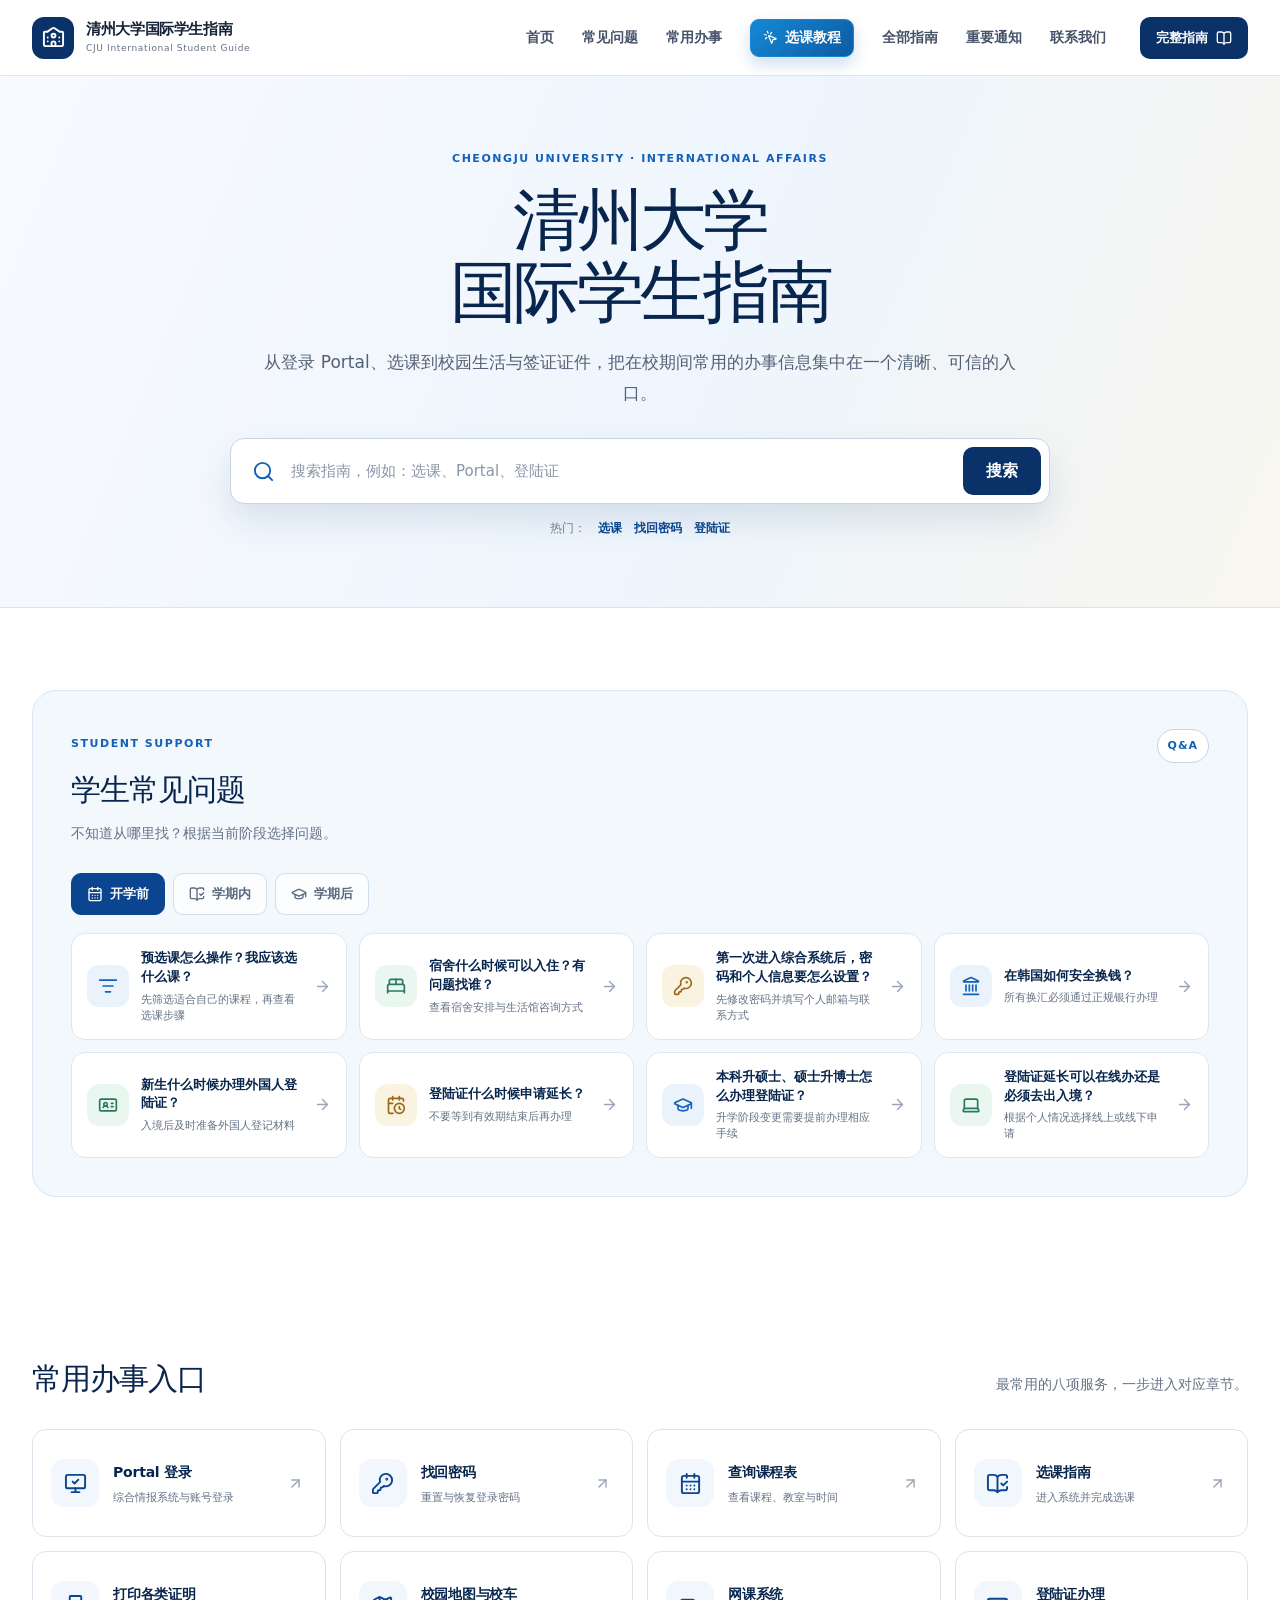
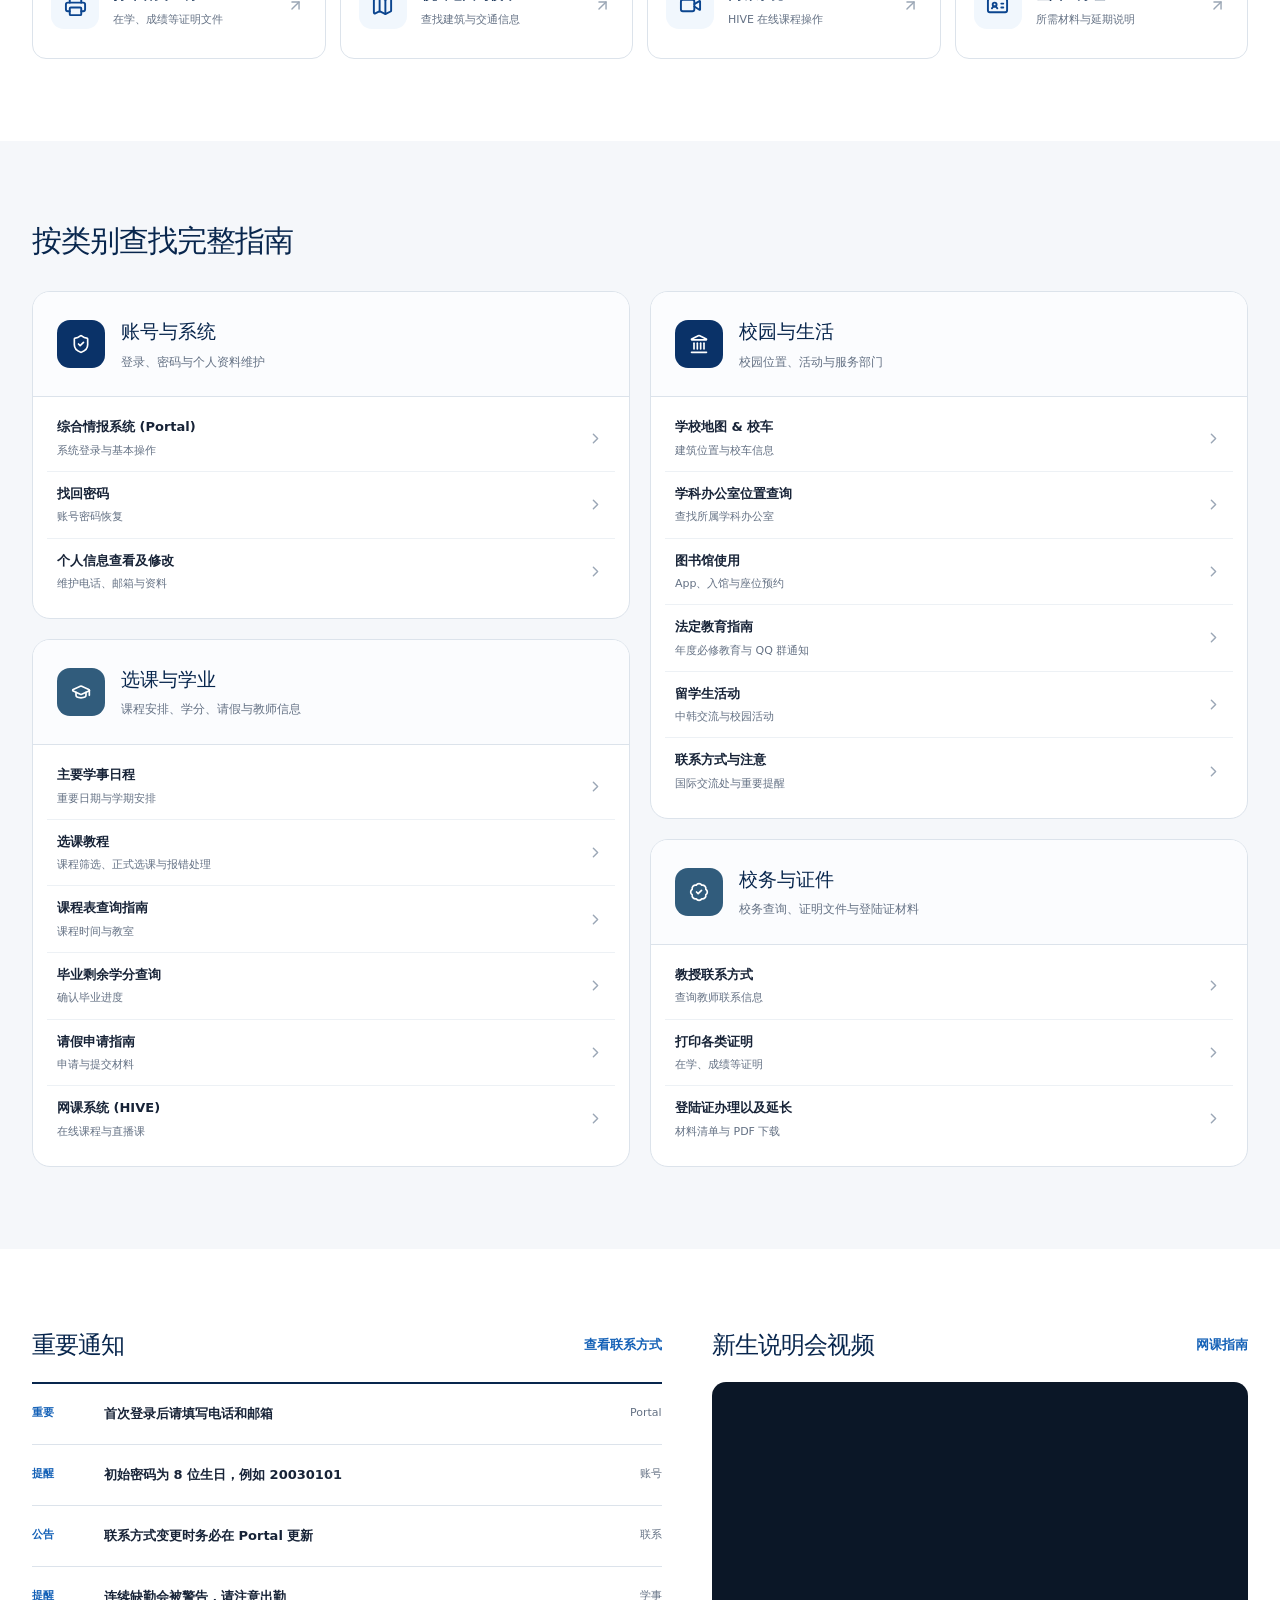
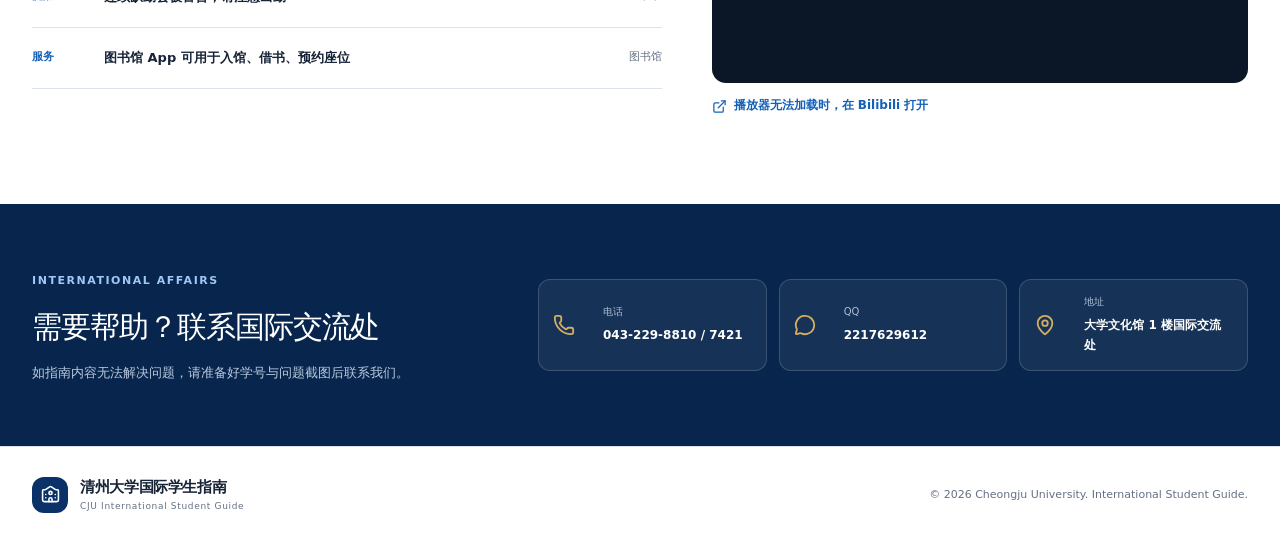
==== commit 98e3234d: "Refine guide and course notices" ====
--- a/index.html
+++ b/index.html
@@ -270,7 +270,6 @@
         <div class="portal-container">
           <div class="portal-section-heading">
             <div><h2 id="guides-title">按类别查找完整指南</h2></div>
-            <p>18 个现有指南完整保留，按办事场景重新归类。</p>
           </div>
           <div class="portal-category-grid">
             <div class="portal-category-column">
@@ -335,6 +334,15 @@
                     ><span
                       ><strong>主要学事日程</strong
                       ><small>重要日期与学期安排</small></span
+                    ><svg>
+                      <use
+                        href="assets/icons/lucide.svg#chevron-right"
+                      ></use></svg
+                  ></a>
+                  <a href="course-registration.html"
+                    ><span
+                      ><strong>选课教程</strong
+                      ><small>课程筛选、正式选课与报错处理</small></span
                     ><svg>
                       <use
                         href="assets/icons/lucide.svg#chevron-right"
--- a/assets/css/portal-fixes.css
+++ b/assets/css/portal-fixes.css
@@ -63,6 +63,10 @@
   height: 16px;
 }
 
+.guide-page .schedule-notice-callout {
+  margin-top: 36px !important;
+}
+
 @media (min-width: 1024px) {
   .guide-page .guide-mobile-actions {
     display: none;
@@ -76,6 +80,32 @@
 
   .guide-page .guide-mobile-home span {
     display: none;
+  }
+}
+
+/* Keep the shared portal header visible above the complete guide workspace. */
+.guide-page .guide-doc-sidebar {
+  top: 76px;
+  height: calc(100dvh - 76px);
+}
+
+.guide-page .guide-chapter-nav {
+  top: 88px;
+}
+
+@media (max-width: 1023px) {
+  .guide-page > nav:first-of-type {
+    top: 76px;
+  }
+
+  .guide-page .guide-chapter-nav {
+    top: 158px;
+  }
+}
+
+@media (max-width: 520px) {
+  .guide-page .guide-chapter-nav {
+    top: 154px;
   }
 }
 
@@ -408,6 +438,15 @@
   color: #203a58;
 }
 
+.course-registration-page .course-alert-heading {
+  display: block;
+  margin-bottom: 7px;
+  color: #725216 !important;
+  font-size: 15px;
+  font-weight: 900;
+  line-height: 1.5;
+}
+
 .course-registration-page .course-alert-warning {
   border-color: #eadfbf #eadfbf #eadfbf #b58a2d;
   background: #fcfaf3;
@@ -416,6 +455,98 @@
 .course-registration-page .course-alert-danger {
   border-color: #ead6da #ead6da #ead6da #a74f5e;
   background: #fcf7f8;
+}
+
+.course-registration-page .course-alert-critical {
+  grid-template-columns: 48px minmax(0, 1fr);
+  gap: 16px;
+  margin: 22px 0 24px;
+  padding: 20px 22px;
+  color: #293e56;
+  border: 2px solid #e58b3d;
+  border-left: 8px solid #c64727;
+  border-radius: 12px;
+  background: linear-gradient(135deg, #fff4df 0%, #fffaf2 68%, #fff 100%);
+  box-shadow: 0 12px 28px rgba(151, 61, 28, 0.15);
+}
+
+.course-registration-page .course-alert-critical > svg {
+  width: 46px;
+  height: 46px;
+  margin: 0;
+  padding: 11px;
+  color: #fff;
+  border-radius: 50%;
+  background: #c64727;
+  box-shadow: 0 6px 14px rgba(151, 49, 26, 0.25);
+}
+
+.course-registration-page .course-alert-critical strong {
+  display: block;
+  color: #8b2518;
+  font-size: clamp(18px, 2vw, 22px);
+  font-weight: 900;
+  letter-spacing: -0.015em;
+  line-height: 1.45;
+}
+
+.course-registration-page .course-alert-critical p {
+  margin-top: 10px;
+  color: #344a62;
+  font-size: 15px;
+  font-weight: 700;
+  line-height: 1.75;
+}
+
+.course-registration-page .course-alert-critical p span {
+  display: inline-block;
+  margin: 5px 0 0 4px;
+  padding: 5px 10px;
+  color: #fff;
+  border-radius: 7px;
+  background: #0759a8;
+  box-shadow: 0 5px 12px rgba(7, 89, 168, 0.2);
+  font-weight: 850;
+}
+
+.course-registration-page .course-year-scope-note {
+  margin: 18px 0 0 !important;
+  padding: 14px 16px;
+  color: #173f69 !important;
+  border: 1px solid #a9cce8;
+  border-left: 5px solid #0b64ae;
+  border-radius: 9px;
+  background: #eaf5ff;
+  box-shadow: 0 7px 18px rgba(11, 100, 174, 0.1);
+  font-weight: 800;
+  line-height: 1.75;
+}
+
+@media (max-width: 520px) {
+  .course-registration-page .course-alert-critical {
+    grid-template-columns: 38px minmax(0, 1fr);
+    gap: 12px;
+    padding: 17px 15px;
+    border-left-width: 6px;
+  }
+
+  .course-registration-page .course-alert-critical > svg {
+    width: 38px;
+    height: 38px;
+    padding: 9px;
+  }
+
+  .course-registration-page .course-alert-critical strong {
+    font-size: 17px;
+  }
+
+  .course-registration-page .course-alert-critical p {
+    font-size: 14px;
+  }
+
+  .course-registration-page .course-alert-critical p span {
+    margin-left: 0;
+  }
 }
 
 .course-registration-page .course-single-image {
